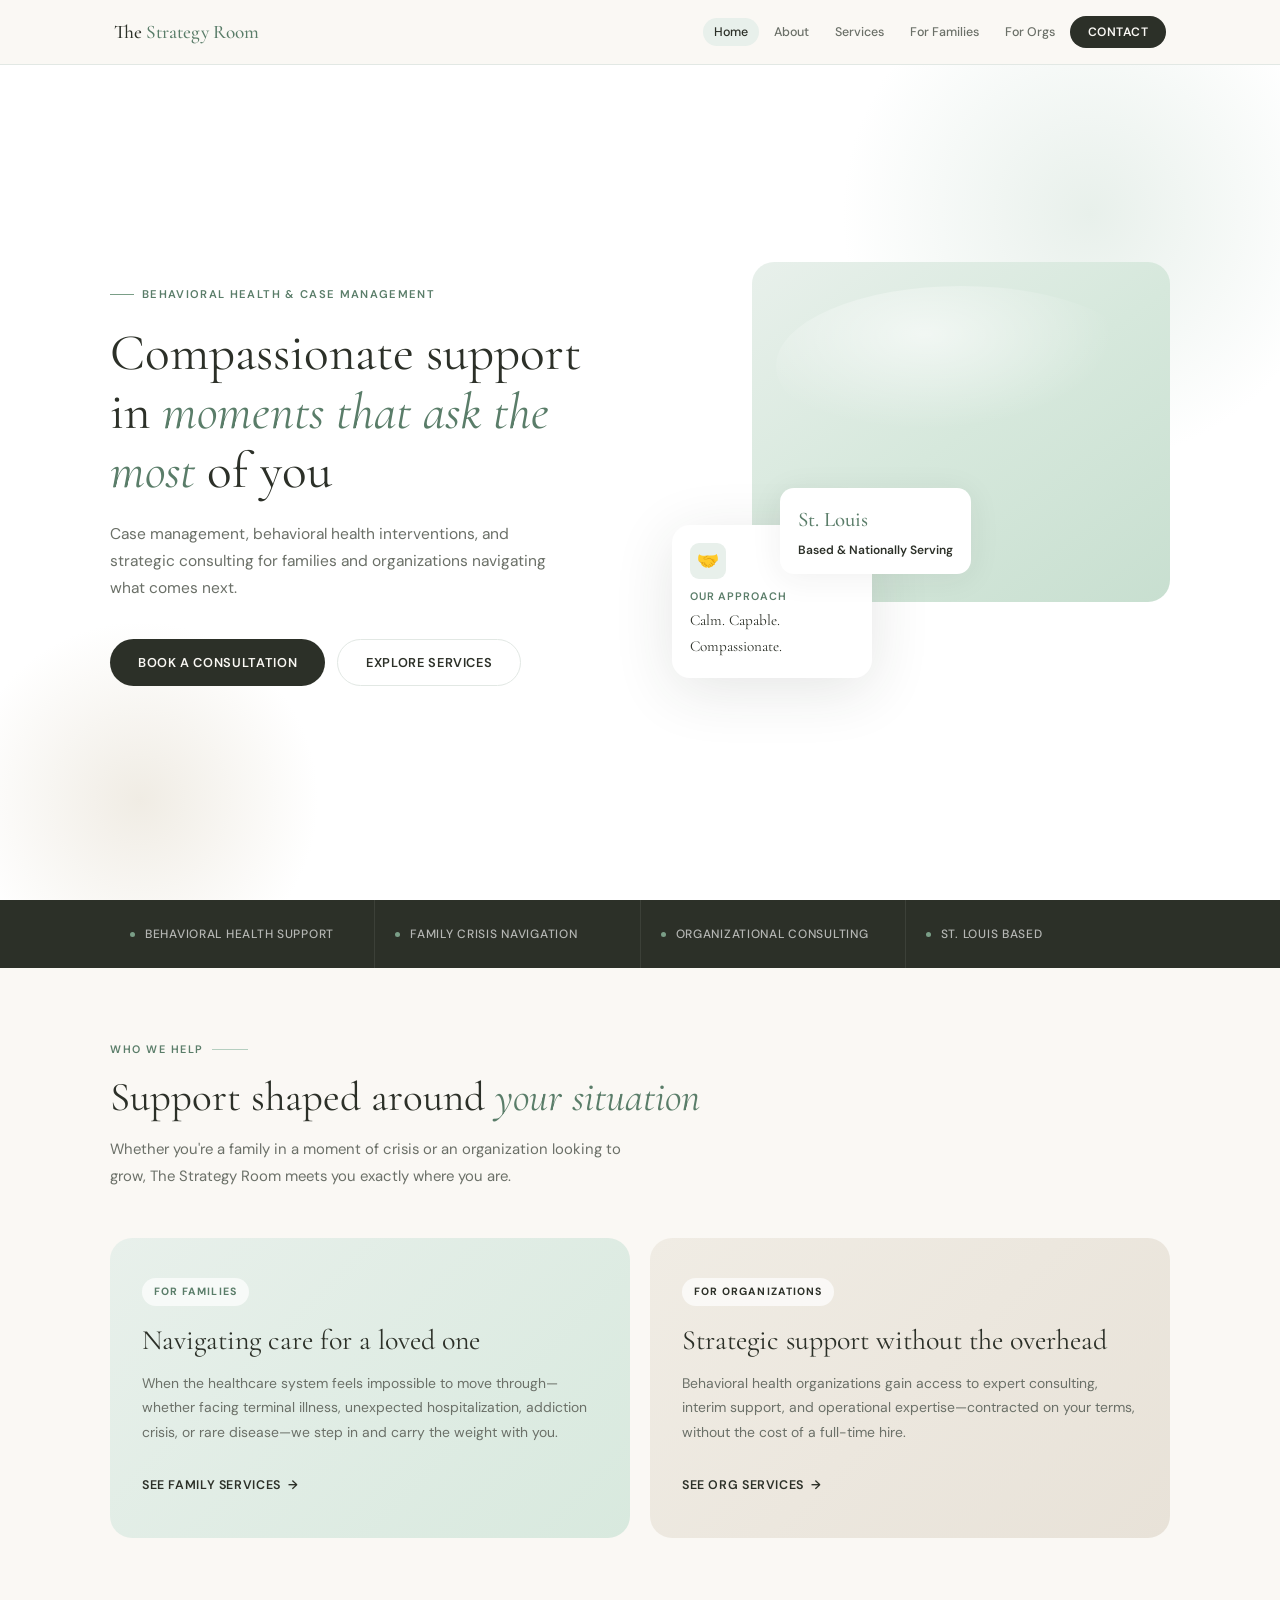
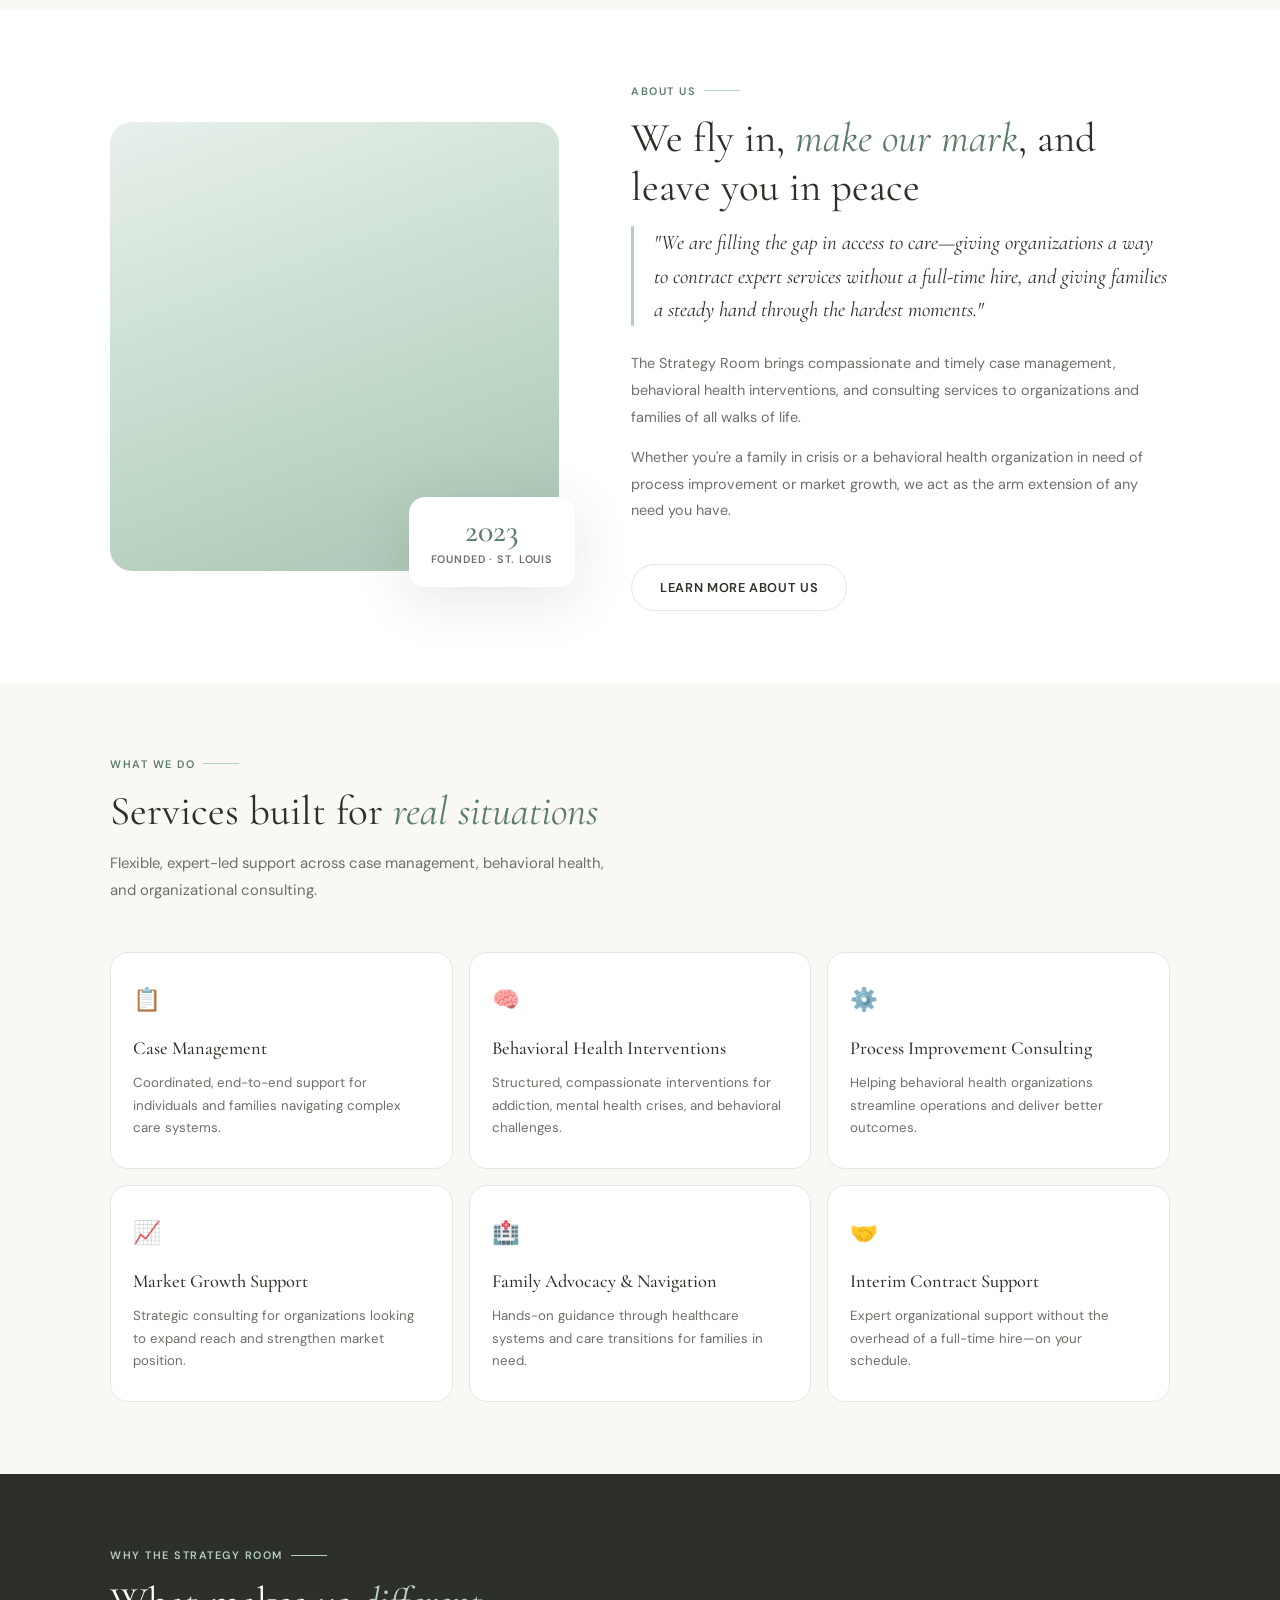
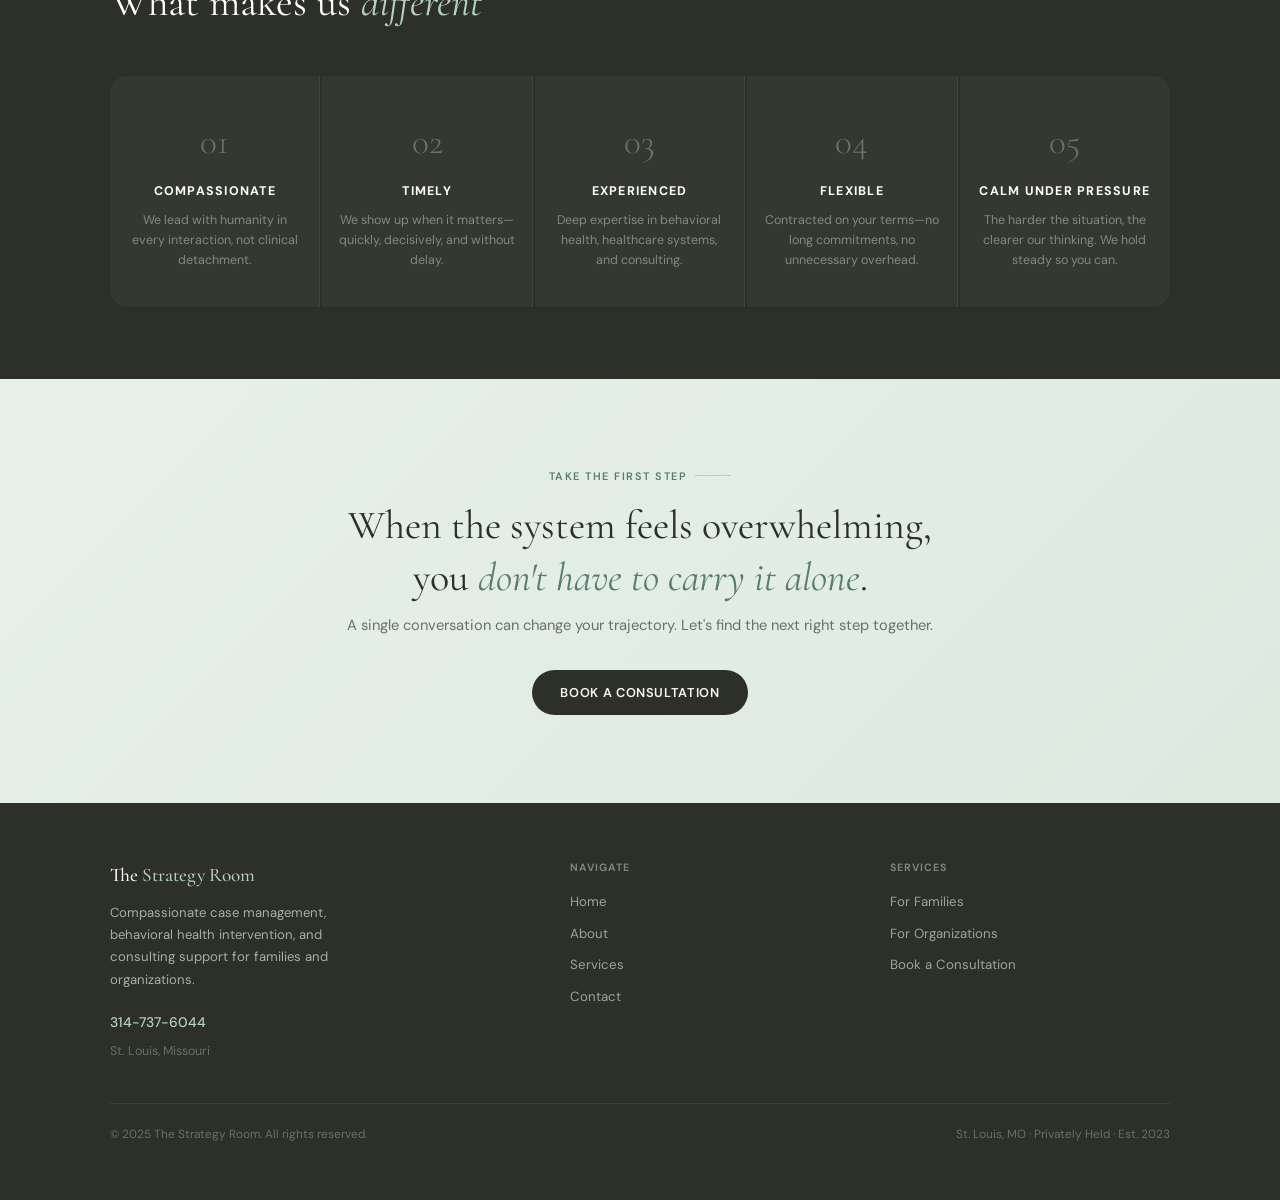
==== index.html @ d38c2b1c "Deploy The Strategy Room website to GitHub Pages Adds the complete single-file HTML website and a Gi" ====
<!DOCTYPE html>
<html lang="en">
<head>
<meta charset="UTF-8">
<meta name="viewport" content="width=device-width, initial-scale=1.0">
<title>The Strategy Room</title>
<link href="https://fonts.googleapis.com/css2?family=Cormorant+Garamond:ital,wght@0,300;0,400;0,500;0,600;1,300;1,400&family=DM+Sans:wght@300;400;500;600&display=swap" rel="stylesheet">
<style>
:root{--sage:#7a9e87;--sage-light:#b5cfc0;--sage-pale:#e8f0eb;--sage-deep:#5a7d69;--cream:#faf8f4;--white:#fff;--charcoal:#2c3028;--muted:#6b7068;--border:#e2e8e4;--fd:'Cormorant Garamond',Georgia,serif;--fb:'DM Sans',sans-serif;--r:40px;--sh:0 4px 32px rgba(44,48,40,.07);--shl:0 12px 60px rgba(44,48,40,.12)}
*,*::before,*::after{box-sizing:border-box;margin:0;padding:0}
html{scroll-behavior:smooth}
body{font-family:var(--fb);background:var(--cream);color:var(--charcoal);font-size:15px;line-height:1.7;-webkit-font-smoothing:antialiased}
nav{position:fixed;top:0;left:0;right:0;z-index:100;background:rgba(250,248,244,.96);backdrop-filter:blur(16px);border-bottom:1px solid var(--border);transition:box-shadow .3s}
nav.sc{box-shadow:0 2px 20px rgba(44,48,40,.08)}
.ni{max-width:1100px;margin:0 auto;padding:0 24px;height:64px;display:flex;align-items:center;justify-content:space-between}
.logo{font-family:var(--fd);font-size:1.2rem;font-weight:500;color:var(--charcoal);cursor:pointer}
.logo span{color:var(--sage-deep)}
.nl{display:flex;gap:4px;align-items:center;list-style:none;flex-wrap:wrap}
.nl a{font-size:.78rem;font-weight:500;color:var(--muted);text-decoration:none;padding:6px 11px;border-radius:20px;transition:all .2s;cursor:pointer;white-space:nowrap}
.nl a:hover,.nl a.act{color:var(--charcoal);background:var(--sage-pale)}
.nc{background:var(--charcoal)!important;color:var(--cream)!important;padding:8px 18px!important;border-radius:var(--r)!important;font-size:.76rem!important;font-weight:600!important;letter-spacing:.04em!important;text-transform:uppercase}
.nc:hover{background:var(--sage-deep)!important;color:#fff!important}
.pg{display:none;padding-top:64px}
.pg.on{display:block}
section{padding:72px 24px}
.w{max-width:1060px;margin:0 auto}
.wn{max-width:720px;margin:0 auto}

/* HERO */
.hero{min-height:calc(100vh - 64px);background:var(--white);display:flex;align-items:center;padding:60px 24px;position:relative;overflow:hidden}
.hero::before{content:'';position:absolute;top:-100px;right:-60px;width:500px;height:500px;background:radial-gradient(circle,var(--sage-pale) 0%,transparent 70%);pointer-events:none}
.hero::after{content:'';position:absolute;bottom:-80px;left:-40px;width:360px;height:360px;background:radial-gradient(circle,#f0ece4 0%,transparent 70%);pointer-events:none}
.hi{max-width:1060px;margin:0 auto;display:grid;grid-template-columns:1fr 1fr;gap:64px;align-items:center;position:relative;z-index:1}
.ey{display:inline-flex;align-items:center;gap:8px;font-size:.7rem;font-weight:600;letter-spacing:.12em;text-transform:uppercase;color:var(--sage-deep);margin-bottom:20px}
.ey::before{content:'';display:block;width:24px;height:1px;background:var(--sage)}
.hero h1{font-family:var(--fd);font-size:clamp(2.2rem,4vw,3.4rem);font-weight:400;line-height:1.15;color:var(--charcoal);margin-bottom:20px}
.hero h1 em{font-style:italic;color:var(--sage-deep)}
.hs{font-size:.97rem;color:var(--muted);line-height:1.75;margin-bottom:36px;max-width:440px}
.hb{display:flex;gap:12px;flex-wrap:wrap}
.bp{background:var(--charcoal);color:var(--cream);font-family:var(--fb);font-size:.8rem;font-weight:600;letter-spacing:.05em;text-transform:uppercase;padding:14px 28px;border-radius:var(--r);border:none;cursor:pointer;transition:all .25s}
.bp:hover{background:var(--sage-deep);transform:translateY(-2px);box-shadow:0 8px 24px rgba(90,125,105,.3)}
.bs{background:transparent;color:var(--charcoal);font-family:var(--fb);font-size:.8rem;font-weight:600;letter-spacing:.05em;text-transform:uppercase;padding:14px 28px;border-radius:var(--r);border:1.5px solid var(--border);cursor:pointer;transition:all .25s}
.bs:hover{border-color:var(--sage);color:var(--sage-deep);background:var(--sage-pale);transform:translateY(-2px)}
.hv{position:relative;height:440px}
.hcm{position:absolute;top:0;right:0;width:84%;height:340px;border-radius:22px;background:linear-gradient(145deg,var(--sage-pale) 0%,#d6e8dc 50%,#c8dfd0 100%);display:flex;align-items:flex-end;padding:28px;overflow:hidden}
.hcm::before{content:'';position:absolute;top:24px;left:24px;right:24px;height:160px;background:radial-gradient(ellipse at 40% 30%,rgba(255,255,255,.6) 0%,transparent 60%);border-radius:50%}
.hb2{background:#fff;border-radius:14px;padding:14px 18px;font-size:.75rem;font-weight:600;color:var(--charcoal);box-shadow:var(--sh);position:relative;z-index:1}
.hb2 span{display:block;font-size:1.3rem;font-family:var(--fd);font-weight:500;color:var(--sage-deep);margin-bottom:2px}
.hcf{position:absolute;bottom:24px;left:0;width:200px;background:#fff;border-radius:18px;padding:18px;box-shadow:var(--shl)}
.fi{width:36px;height:36px;background:var(--sage-pale);border-radius:9px;display:flex;align-items:center;justify-content:center;font-size:1.1rem;margin-bottom:8px}
.fl{font-size:.68rem;font-weight:600;letter-spacing:.08em;text-transform:uppercase;color:var(--sage-deep);margin-bottom:3px}
.fv{font-family:var(--fd);font-size:.95rem;color:var(--charcoal)}

/* TRUST */
.ts{background:var(--charcoal);padding:0 24px}
.ti{max-width:1060px;margin:0 auto;display:flex}
.t-i{flex:1;padding:24px 20px;display:flex;align-items:center;gap:10px;color:rgba(255,255,255,.65);font-size:.75rem;font-weight:500;letter-spacing:.06em;text-transform:uppercase;border-right:1px solid rgba(255,255,255,.08);transition:color .2s}
.t-i:last-child{border-right:none}
.t-i:hover{color:#fff}
.td{width:5px;height:5px;background:var(--sage);border-radius:50%;flex-shrink:0}

/* SHARED */
.sl{font-size:.68rem;font-weight:600;letter-spacing:.14em;text-transform:uppercase;color:var(--sage-deep);margin-bottom:14px;display:flex;align-items:center;gap:8px}
.sl::after{content:'';flex:1;max-width:36px;height:1px;background:var(--sage-light)}
.st{font-family:var(--fd);font-size:clamp(1.7rem,3.2vw,2.6rem);font-weight:400;line-height:1.2;color:var(--charcoal);margin-bottom:14px}
.st em{font-style:italic;color:var(--sage-deep)}
.ss{font-size:.93rem;color:var(--muted);line-height:1.8;max-width:520px;margin-bottom:48px}

/* WHO */
.wg{display:grid;grid-template-columns:1fr 1fr;gap:20px}
.wc{border-radius:22px;padding:40px 32px;cursor:pointer;transition:transform .3s,box-shadow .3s}
.wc:hover{transform:translateY(-5px);box-shadow:var(--shl)}
.wc.fam{background:linear-gradient(135deg,var(--sage-pale) 0%,#d8e9de 100%)}
.wc.org{background:linear-gradient(135deg,#f0ece4 0%,#e8e2d8 100%)}
.wt{font-size:.66rem;font-weight:700;letter-spacing:.1em;text-transform:uppercase;color:var(--sage-deep);margin-bottom:18px;background:rgba(255,255,255,.7);display:inline-block;padding:5px 12px;border-radius:18px}
.wc.org .wt{color:var(--charcoal)}
.wc h3{font-family:var(--fd);font-size:1.75rem;font-weight:400;color:var(--charcoal);margin-bottom:14px;line-height:1.2}
.wc p{font-size:.87rem;color:var(--muted);line-height:1.75;margin-bottom:28px}
.wl{display:inline-flex;align-items:center;gap:7px;font-size:.78rem;font-weight:600;letter-spacing:.05em;text-transform:uppercase;color:var(--charcoal);cursor:pointer;transition:gap .2s}
.wl:hover{gap:12px;color:var(--sage-deep)}

/* ABOUT */
.ap{background:var(--white)}
.api{max-width:1060px;margin:0 auto;display:grid;grid-template-columns:1fr 1.2fr;gap:72px;align-items:center}
.aib{width:100%;padding-bottom:100%;border-radius:22px;background:linear-gradient(160deg,var(--sage-pale) 0%,#c0d8c8 60%,#a8c4b4 100%);position:relative}
.ast{position:absolute;bottom:-16px;right:-16px;background:#fff;border-radius:16px;padding:18px 22px;box-shadow:var(--shl);text-align:center}
.asn{font-family:var(--fd);font-size:2rem;font-weight:500;color:var(--sage-deep);line-height:1;margin-bottom:3px}
.asl{font-size:.68rem;font-weight:600;letter-spacing:.08em;text-transform:uppercase;color:var(--muted)}
.ac blockquote{font-family:var(--fd);font-size:1.3rem;font-style:italic;line-height:1.6;color:var(--charcoal);margin-bottom:24px;padding-left:20px;border-left:3px solid var(--sage-light)}
.ac p{font-size:.9rem;color:var(--muted);line-height:1.85;margin-bottom:14px}

/* SERVICES */
.sg{display:grid;grid-template-columns:repeat(3,1fr);gap:16px;margin-top:48px}
.sc2{background:var(--white);border-radius:18px;padding:28px 22px;border:1px solid var(--border);transition:all .3s;position:relative;overflow:hidden}
.sc2::before{content:'';position:absolute;bottom:0;left:0;right:0;height:3px;background:linear-gradient(90deg,var(--sage-light),var(--sage-deep));transform:scaleX(0);transition:transform .3s}
.sc2:hover::before{transform:scaleX(1)}
.sc2:hover{box-shadow:var(--sh);transform:translateY(-3px)}
.sc2 .si{font-size:1.4rem;margin-bottom:14px;display:block}
.sc2 h4{font-family:var(--fd);font-size:1.15rem;font-weight:500;color:var(--charcoal);margin-bottom:8px}
.sc2 p{font-size:.83rem;color:var(--muted);line-height:1.7}

/* WHY */
.wy{background:var(--charcoal)}
.wy .sl{color:var(--sage-light)}
.wy .st{color:#fff}
.wy .st em{color:var(--sage-light)}
.wyg{display:grid;grid-template-columns:repeat(5,1fr);gap:2px;margin-top:48px;border-radius:18px;overflow:hidden}
.wyi{background:rgba(255,255,255,.04);padding:36px 16px;text-align:center;transition:background .3s;border-right:1px solid rgba(255,255,255,.06)}
.wyi:last-child{border-right:none}
.wyi:hover{background:rgba(122,158,135,.15)}
.wyn{font-family:var(--fd);font-size:2.2rem;font-weight:300;color:var(--sage-light);opacity:.4;display:block;margin-bottom:10px}
.wylb{font-size:.78rem;font-weight:700;letter-spacing:.1em;text-transform:uppercase;color:#fff;margin-bottom:8px}
.wyd{font-size:.78rem;color:rgba(255,255,255,.4);line-height:1.6}

/* CTA BAND */
.cb{background:linear-gradient(135deg,var(--sage-pale) 0%,#dceae0 100%);text-align:center;padding:88px 24px}
.cb h2{font-family:var(--fd);font-size:clamp(1.6rem,3.2vw,2.5rem);font-weight:400;color:var(--charcoal);max-width:600px;margin:0 auto 10px;line-height:1.3}
.cb h2 em{font-style:italic;color:var(--sage-deep)}
.cb p{color:var(--muted);font-size:.92rem;margin-bottom:32px}

/* PAGE HERO */
.ph{background:var(--white);padding:72px 24px;text-align:center;border-bottom:1px solid var(--border)}
.ph h1{font-family:var(--fd);font-size:clamp(1.9rem,4vw,3rem);font-weight:400;color:var(--charcoal);margin-bottom:14px;line-height:1.2}
.ph h1 em{font-style:italic;color:var(--sage-deep)}
.ph p{font-size:.93rem;color:var(--muted);max-width:500px;margin:0 auto;line-height:1.8}

/* PROSE */
.pr{max-width:720px;margin:0 auto}
.pr h2{font-family:var(--fd);font-size:1.75rem;font-weight:400;color:var(--charcoal);margin-bottom:14px;margin-top:44px}
.pr h2 em{font-style:italic;color:var(--sage-deep)}
.pr p{font-size:.93rem;color:var(--muted);line-height:1.9;margin-bottom:18px}
.pr blockquote{margin:32px 0;padding:24px 28px;background:var(--sage-pale);border-radius:14px;border-left:4px solid var(--sage);font-family:var(--fd);font-size:1.18rem;font-style:italic;color:var(--charcoal);line-height:1.6}
.db{background:var(--white);border-radius:18px;padding:40px;display:grid;grid-template-columns:1fr 1fr;gap:20px 40px;margin-top:40px;border:1px solid var(--border)}
.dll{font-size:.66rem;font-weight:700;letter-spacing:.12em;text-transform:uppercase;color:var(--sage-deep);margin-bottom:5px}
.dlv{font-size:.95rem;color:var(--charcoal);font-weight:500}

/* SVC PAGE */
.sch{display:flex;align-items:center;gap:16px;margin-bottom:36px;padding-bottom:20px;border-bottom:1px solid var(--border)}
.cb2{background:var(--charcoal);color:#fff;font-size:.66rem;font-weight:700;letter-spacing:.1em;text-transform:uppercase;padding:7px 16px;border-radius:18px}
.cb2.alt{background:var(--sage-deep)}
.ct{font-family:var(--fd);font-size:1.65rem;font-weight:400;color:var(--charcoal)}
.sl2{display:grid;grid-template-columns:1fr 1fr;gap:16px}
.sdc{background:var(--white);border-radius:18px;padding:28px;border:1px solid var(--border);transition:all .3s}
.sdc:hover{border-color:var(--sage-light);box-shadow:var(--sh);transform:translateY(-2px)}
.st2{font-size:.64rem;font-weight:700;letter-spacing:.1em;text-transform:uppercase;color:var(--sage-deep);background:var(--sage-pale);padding:4px 11px;border-radius:18px;display:inline-block;margin-bottom:14px}
.sdc h4{font-family:var(--fd);font-size:1.2rem;font-weight:500;color:var(--charcoal);margin-bottom:9px}
.sdc p{font-size:.83rem;color:var(--muted);line-height:1.7;margin-bottom:10px}
.so{font-size:.76rem;color:var(--sage-deep);font-weight:500;display:flex;align-items:flex-start;gap:6px}
.so::before{content:'→';flex-shrink:0}

/* CONTACT */
.cl{max-width:1060px;margin:0 auto;display:grid;grid-template-columns:1fr 1.4fr;gap:72px;align-items:start}
.ci h2{font-family:var(--fd);font-size:1.75rem;font-weight:400;color:var(--charcoal);margin-bottom:14px}
.ci h2 em{font-style:italic;color:var(--sage-deep)}
.ci p{font-size:.9rem;color:var(--muted);line-height:1.8;margin-bottom:32px}
.cp,.cloc{background:var(--white);border-radius:14px;padding:20px 24px;border:1px solid var(--border);margin-bottom:14px;display:flex;align-items:center;gap:14px}
.pi{width:40px;height:40px;background:var(--sage-pale);border-radius:11px;display:flex;align-items:center;justify-content:center;font-size:1.1rem;flex-shrink:0}
.pl{font-size:.66rem;font-weight:700;letter-spacing:.1em;text-transform:uppercase;color:var(--muted);margin-bottom:3px}
.pn{font-family:var(--fd);font-size:1.3rem;font-weight:500;color:var(--charcoal);text-decoration:none}
.pn:hover{color:var(--sage-deep)}
.cfw{background:var(--white);border-radius:22px;padding:40px;border:1px solid var(--border)}
.ft{font-family:var(--fd);font-size:1.4rem;font-weight:400;color:var(--charcoal);margin-bottom:5px}
.fsb{font-size:.83rem;color:var(--muted);margin-bottom:28px;line-height:1.7}
.fr{display:grid;grid-template-columns:1fr 1fr;gap:14px}
.fg{margin-bottom:15px}
.fg label{display:block;font-size:.7rem;font-weight:600;letter-spacing:.06em;text-transform:uppercase;color:var(--charcoal);margin-bottom:7px}
.fg input,.fg select,.fg textarea{width:100%;padding:12px 16px;border:1.5px solid var(--border);border-radius:11px;font-family:var(--fb);font-size:.87rem;color:var(--charcoal);background:var(--cream);outline:none;transition:border-color .2s}
.fg input:focus,.fg select:focus,.fg textarea:focus{border-color:var(--sage);background:#fff}
.fg textarea{resize:vertical;min-height:110px}
.fsub{width:100%;background:var(--charcoal);color:#fff;font-family:var(--fb);font-size:.8rem;font-weight:700;letter-spacing:.08em;text-transform:uppercase;padding:16px;border:none;border-radius:var(--r);cursor:pointer;transition:all .25s;margin-top:6px}
.fsub:hover{background:var(--sage-deep);transform:translateY(-2px);box-shadow:0 8px 24px rgba(90,125,105,.3)}

/* FOOTER */
footer{background:var(--charcoal);padding:56px 24px;color:rgba(255,255,255,.6)}
.fo{max-width:1060px;margin:0 auto;display:grid;grid-template-columns:1.5fr 1fr 1fr;gap:40px}
.fb{font-family:var(--fd);font-size:1.2rem;font-weight:500;color:#fff;margin-bottom:10px}
.fb span{color:var(--sage-light)}
.ftag{font-size:.82rem;line-height:1.7;margin-bottom:20px;max-width:260px}
.fca a{display:block;color:var(--sage-light);text-decoration:none;font-weight:500;margin-bottom:3px;font-size:.87rem}
.fc h5{font-size:.66rem;font-weight:700;letter-spacing:.1em;text-transform:uppercase;color:rgba(255,255,255,.4);margin-bottom:14px}
.fc a{display:block;color:rgba(255,255,255,.55);text-decoration:none;font-size:.83rem;margin-bottom:9px;cursor:pointer;transition:color .2s}
.fc a:hover{color:#fff}
.fbot{max-width:1060px;margin:40px auto 0;padding-top:20px;border-top:1px solid rgba(255,255,255,.08);display:flex;justify-content:space-between;font-size:.74rem;color:rgba(255,255,255,.3)}

/* ANIMS */
.fu{opacity:0;transform:translateY(22px);transition:opacity .6s ease,transform .6s ease}
.fu.v{opacity:1;transform:none}
.d1{transition-delay:.1s}.d2{transition-delay:.2s}.d3{transition-delay:.3s}.d4{transition-delay:.4s}

@media(max-width:860px){
  .hi,.api,.cl{grid-template-columns:1fr;gap:36px}
  .wg,.sl2{grid-template-columns:1fr}
  .sg{grid-template-columns:1fr 1fr}
  .wyg{grid-template-columns:1fr 1fr}
  .fo{grid-template-columns:1fr}
  .ti{flex-direction:column}
  .t-i{border-right:none;border-bottom:1px solid rgba(255,255,255,.08)}
  .hv{height:220px}
  .hcm{width:100%;height:190px}
  .fr{grid-template-columns:1fr}
  .db{grid-template-columns:1fr}
  .fbot{flex-direction:column;gap:6px}
  .nl{gap:2px}
  .nl a{font-size:.72rem;padding:5px 8px}
}
@media(max-width:560px){.sg{grid-template-columns:1fr}.wyg{grid-template-columns:1fr}}
</style>
</head>
<body>

<nav id="nav">
  <div class="ni">
    <div class="logo" onclick="sp('home')">The <span>Strategy Room</span></div>
    <ul class="nl">
      <li><a onclick="sp('home')" data-p="home" class="act">Home</a></li>
      <li><a onclick="sp('about')" data-p="about">About</a></li>
      <li><a onclick="sp('svcs')" data-p="svcs">Services</a></li>
      <li><a onclick="sp('fam')" data-p="fam">For Families</a></li>
      <li><a onclick="sp('org')" data-p="org">For Orgs</a></li>
      <li><a onclick="sp('contact')" data-p="contact" class="nc">Contact</a></li>
    </ul>
  </div>
</nav>

<!-- HOME -->
<div class="pg on" id="p-home">
  <section class="hero">
    <div class="hi">
      <div>
        <div class="ey">Behavioral Health &amp; Case Management</div>
        <h1>Compassionate support in <em>moments that ask the most</em> of you</h1>
        <p class="hs">Case management, behavioral health interventions, and strategic consulting for families and organizations navigating what comes next.</p>
        <div class="hb">
          <button class="bp" onclick="sp('contact')">Book a Consultation</button>
          <button class="bs" onclick="sp('svcs')">Explore Services</button>
        </div>
      </div>
      <div class="hv">
        <div class="hcm">
          <div class="hb2"><span>St. Louis</span>Based &amp; Nationally Serving</div>
        </div>
        <div class="hcf">
          <div class="fi">🤝</div>
          <div class="fl">Our approach</div>
          <div class="fv">Calm. Capable. Compassionate.</div>
        </div>
      </div>
    </div>
  </section>

  <div class="ts">
    <div class="ti">
      <div class="t-i"><span class="td"></span>Behavioral Health Support</div>
      <div class="t-i"><span class="td"></span>Family Crisis Navigation</div>
      <div class="t-i"><span class="td"></span>Organizational Consulting</div>
      <div class="t-i"><span class="td"></span>St. Louis Based</div>
    </div>
  </div>

  <section style="background:var(--cream)">
    <div class="w">
      <div class="sl">Who we help</div>
      <h2 class="st">Support shaped around <em>your situation</em></h2>
      <p class="ss">Whether you're a family in a moment of crisis or an organization looking to grow, The Strategy Room meets you exactly where you are.</p>
      <div class="wg">
        <div class="wc fam fu" onclick="sp('fam')">
          <div class="wt">For Families</div>
          <h3>Navigating care for a loved one</h3>
          <p>When the healthcare system feels impossible to move through—whether facing terminal illness, unexpected hospitalization, addiction crisis, or rare disease—we step in and carry the weight with you.</p>
          <div class="wl">See family services <span>→</span></div>
        </div>
        <div class="wc org fu d2" onclick="sp('org')">
          <div class="wt">For Organizations</div>
          <h3>Strategic support without the overhead</h3>
          <p>Behavioral health organizations gain access to expert consulting, interim support, and operational expertise—contracted on your terms, without the cost of a full-time hire.</p>
          <div class="wl">See org services <span>→</span></div>
        </div>
      </div>
    </div>
  </section>

  <section class="ap">
    <div class="api w">
      <div style="position:relative" class="fu">
        <div class="aib"></div>
        <div class="ast"><div class="asn">2023</div><div class="asl">Founded · St. Louis</div></div>
      </div>
      <div class="ac fu d2">
        <div class="sl">About us</div>
        <h2 class="st">We fly in, <em>make our mark</em>, and leave you in peace</h2>
        <blockquote>"We are filling the gap in access to care—giving organizations a way to contract expert services without a full-time hire, and giving families a steady hand through the hardest moments."</blockquote>
        <p>The Strategy Room brings compassionate and timely case management, behavioral health interventions, and consulting services to organizations and families of all walks of life.</p>
        <p>Whether you're a family in crisis or a behavioral health organization in need of process improvement or market growth, we act as the arm extension of any need you have.</p>
        <br>
        <button class="bs" onclick="sp('about')">Learn more about us</button>
      </div>
    </div>
  </section>

  <section style="background:var(--cream)">
    <div class="w">
      <div class="sl">What we do</div>
      <h2 class="st">Services built for <em>real situations</em></h2>
      <p class="ss">Flexible, expert-led support across case management, behavioral health, and organizational consulting.</p>
      <div class="sg">
        <div class="sc2 fu"><span class="si">📋</span><h4>Case Management</h4><p>Coordinated, end-to-end support for individuals and families navigating complex care systems.</p></div>
        <div class="sc2 fu d1"><span class="si">🧠</span><h4>Behavioral Health Interventions</h4><p>Structured, compassionate interventions for addiction, mental health crises, and behavioral challenges.</p></div>
        <div class="sc2 fu d2"><span class="si">⚙️</span><h4>Process Improvement Consulting</h4><p>Helping behavioral health organizations streamline operations and deliver better outcomes.</p></div>
        <div class="sc2 fu d3"><span class="si">📈</span><h4>Market Growth Support</h4><p>Strategic consulting for organizations looking to expand reach and strengthen market position.</p></div>
        <div class="sc2 fu d4"><span class="si">🏥</span><h4>Family Advocacy &amp; Navigation</h4><p>Hands-on guidance through healthcare systems and care transitions for families in need.</p></div>
        <div class="sc2 fu d4"><span class="si">🤝</span><h4>Interim Contract Support</h4><p>Expert organizational support without the overhead of a full-time hire—on your schedule.</p></div>
      </div>
    </div>
  </section>

  <section class="wy">
    <div class="w">
      <div class="sl">Why The Strategy Room</div>
      <h2 class="st">What makes us <em>different</em></h2>
      <div class="wyg">
        <div class="wyi"><span class="wyn">01</span><div class="wylb">Compassionate</div><div class="wyd">We lead with humanity in every interaction, not clinical detachment.</div></div>
        <div class="wyi"><span class="wyn">02</span><div class="wylb">Timely</div><div class="wyd">We show up when it matters—quickly, decisively, and without delay.</div></div>
        <div class="wyi"><span class="wyn">03</span><div class="wylb">Experienced</div><div class="wyd">Deep expertise in behavioral health, healthcare systems, and consulting.</div></div>
        <div class="wyi"><span class="wyn">04</span><div class="wylb">Flexible</div><div class="wyd">Contracted on your terms—no long commitments, no unnecessary overhead.</div></div>
        <div class="wyi"><span class="wyn">05</span><div class="wylb">Calm Under Pressure</div><div class="wyd">The harder the situation, the clearer our thinking. We hold steady so you can.</div></div>
      </div>
    </div>
  </section>

  <section class="cb">
    <div class="wn">
      <div class="sl" style="justify-content:center">Take the first step</div>
      <h2>When the system feels overwhelming, you <em>don't have to carry it alone</em>.</h2>
      <p>A single conversation can change your trajectory. Let's find the next right step together.</p>
      <button class="bp" onclick="sp('contact')">Book a Consultation</button>
    </div>
  </section>
</div>

<!-- ABOUT -->
<div class="pg" id="p-about">
  <div class="ph">
    <div class="sl" style="justify-content:center;margin-bottom:10px">Our story</div>
    <h1>Built to fill a gap. <em>Built to help.</em></h1>
    <p>Founded in 2023 with a simple conviction: that families and organizations both deserve access to expert, compassionate support—when and where they need it most.</p>
  </div>
  <section style="background:var(--cream)">
    <div class="pr w">
      <h2>Who <em>we are</em></h2>
      <p>The Strategy Room brings compassionate and timely case management, behavioral health interventions, and consulting services to organizations and families of all walks of life. We are a small, experienced, deeply committed team based in St. Louis, Missouri.</p>
      <blockquote>"Whether you're a family in a time of crisis, or a behavioral health organization in need of process improvement or market share growth, The Strategy Room acts as the arm extension of any need you may have."</blockquote>
      <h2>Why we <em>exist</em></h2>
      <p>There's a gap in how care is accessed and delivered—both for families and for the organizations trying to serve them. Families navigating terminal illness, unexpected hospital stays, addiction crises, or rare diseases are left to manage impossibly complex systems, often alone.</p>
      <p>At the same time, behavioral health organizations are stretched thin, needing expert support they can't afford to hire permanently. We built The Strategy Room to address both.</p>
      <p>We fly in, make our mark, and then leave you with a sense of peace and ease. No unnecessary entanglement. Just results.</p>
      <h2>Our <em>mission</em></h2>
      <p>To bring clarity, capability, and compassion to moments that demand the most—empowering families to navigate healthcare with confidence, and helping behavioral health organizations build stronger, more impactful practices.</p>
      <h2>Business <em>details</em></h2>
      <div class="db">
        <div><div class="dll">Phone</div><div class="dlv">314-737-6044</div></div>
        <div><div class="dll">Headquarters</div><div class="dlv">St. Louis, Missouri</div></div>
        <div><div class="dll">Industry</div><div class="dlv">Hospitals and Health Care</div></div>
        <div><div class="dll">Founded</div><div class="dlv">2023</div></div>
        <div><div class="dll">Company Type</div><div class="dlv">Privately Held</div></div>
        <div><div class="dll">Team Size</div><div class="dlv">2–10 specialists</div></div>
      </div>
    </div>
  </section>
  <section class="cb"><div class="wn"><h2>Ready to talk about <em>what you're facing</em>?</h2><p>We're here for the hard conversations—and we know how to help.</p><button class="bp" onclick="sp('contact')">Get in touch</button></div></section>
</div>

<!-- SERVICES -->
<div class="pg" id="p-svcs">
  <div class="ph">
    <div class="sl" style="justify-content:center;margin-bottom:10px">What we offer</div>
    <h1>Services for <em>families and organizations</em></h1>
    <p>Expert support, shaped around your situation—delivered with care, discretion, and calm confidence.</p>
  </div>
  <section style="background:var(--cream);padding-top:60px">
    <div class="w">
      <div class="sch"><div class="cb2">For Families</div><div class="ct">Family &amp; Individual Care</div></div>
      <div class="sl2">
        <div class="sdc fu"><div class="st2">Crisis Support</div><h4>Crisis Case Management</h4><p>We step in immediately, assess the full picture, and build a clear path forward so you can focus on your family.</p><div class="so">A coordinated care plan and a trusted advocate in your corner.</div></div>
        <div class="sdc fu d1"><div class="st2">Hospital Support</div><h4>Hospital &amp; Care Navigation</h4><p>We help you understand what's happening, ask the right questions, and ensure your loved one receives the attention they deserve.</p><div class="so">You stop feeling lost and start feeling informed.</div></div>
        <div class="sdc fu d2"><div class="st2">Addiction</div><h4>Addiction &amp; Intervention Support</h4><p>We bring professional guidance, emotional steadiness, and a clear process to one of the hardest things a family will ever do.</p><div class="so">One of the hardest conversations, approached with structure and hope.</div></div>
        <div class="sdc fu d3"><div class="st2">Complex Care</div><h4>Rare Disease &amp; Complex Care Advocacy</h4><p>We become your expert advocate—researching, connecting, and fighting for access to the right resources.</p><div class="so">A tireless advocate who moves the needle.</div></div>
        <div class="sdc fu d4"><div class="st2">Coordination</div><h4>Family Guidance &amp; Care Coordination</h4><p>We provide structure and coordination across providers—keeping the whole picture in view when everything feels fragmented.</p><div class="so">Your care team moves in sync and you always know what's next.</div></div>
      </div>
    </div>
  </section>
  <section style="background:var(--white)">
    <div class="w">
      <div class="sch"><div class="cb2 alt">For Organizations</div><div class="ct">Organizational &amp; Consulting Services</div></div>
      <div class="sl2">
        <div class="sdc fu"><div class="st2">Strategy</div><h4>Behavioral Health Consulting</h4><p>Strategic counsel for organizations looking to refine their practice, improve outcomes, and better serve their communities.</p><div class="so">Expert perspective without the cost of a full-time strategist.</div></div>
        <div class="sdc fu d1"><div class="st2">Interim Support</div><h4>Interim Support Services</h4><p>Bridge a leadership gap or cover a capacity shortage for a defined period—without disrupting your team or budget.</p><div class="so">Your organization keeps moving without missing a step.</div></div>
        <div class="sdc fu d2"><div class="st2">Operations</div><h4>Process Improvement</h4><p>We audit, diagnose, and rebuild operational workflows—delivering measurable efficiency gains and better patient experiences.</p><div class="so">Your team works smarter, with less friction and more impact.</div></div>
        <div class="sdc fu d3"><div class="st2">Growth</div><h4>Growth &amp; Operational Strategy</h4><p>We bring strategic rigor to help you grow intentionally and sustainably—entering new markets or improving margins.</p><div class="so">You grow with clarity, not chaos.</div></div>
        <div class="sdc fu d4"><div class="st2">Flexible Contracts</div><h4>Specialized Contract Support</h4><p>Access senior expertise on a contract basis—without the commitment or overhead of a full-time hire.</p><div class="so">Exactly the right support, for exactly as long as you need it.</div></div>
      </div>
    </div>
  </section>
  <section class="cb"><div class="wn"><h2>Not sure where to <em>start</em>?</h2><p>That's exactly what we're here for. Tell us what's happening and we'll help you find the next right step.</p><button class="bp" onclick="sp('contact')">Start a conversation</button></div></section>
</div>

<!-- FOR FAMILIES -->
<div class="pg" id="p-fam">
  <div class="ph">
    <div class="sl" style="justify-content:center;margin-bottom:10px">For Families</div>
    <h1>You shouldn't have to navigate this <em>alone</em>.</h1>
    <p>From unexpected hospital stays to long-term care crises, we provide the guidance, advocacy, and steady hand your family needs.</p>
  </div>
  <section style="background:var(--cream);padding-top:60px">
    <div class="w">
      <div class="sl2">
        <div class="sdc fu"><div class="st2">Crisis Support</div><h4>Crisis Case Management</h4><p>Immediate, structured support when a family member faces an unexpected health or behavioral crisis. We take the coordination burden off your plate and build a clear, humane plan of action.</p><div class="so">A trusted guide from moment of crisis to a stable next step.</div></div>
        <div class="sdc fu d1"><div class="st2">Hospital Support</div><h4>Hospital &amp; Care Navigation</h4><p>We help families understand diagnoses, communicate with care teams, manage transitions, and protect their loved one's interests inside an often-impersonal system.</p><div class="so">Clarity and confidence during one of the most stressful experiences a family can face.</div></div>
        <div class="sdc fu d2"><div class="st2">Addiction</div><h4>Addiction &amp; Intervention Support</h4><p>Guided, professional support for families preparing an intervention or seeking to connect a loved one with treatment. We hold the process steady so you can hold your family together.</p><div class="so">A structured, compassionate path through one of life's hardest conversations.</div></div>
        <div class="sdc fu d3"><div class="st2">Complex Care</div><h4>Rare Disease &amp; Complex Care Advocacy</h4><p>When a diagnosis is rare, the roadmap is thin. We research, connect, and advocate to help your family access the specialists, resources, and support you deserve.</p><div class="so">Someone in your corner who doesn't stop until you have answers.</div></div>
        <div class="sdc fu d4"><div class="st2">Coordination</div><h4>Family Guidance &amp; Care Coordination</h4><p>For long-term or complex care situations, we serve as the connective tissue—coordinating across providers, schedules, and plans so your family can focus on being present.</p><div class="so">Peace of mind that someone is managing the whole picture.</div></div>
      </div>
    </div>
  </section>
  <section class="cb"><div class="wn"><h2>When the system feels overwhelming, you <em>don't have to carry it alone</em>.</h2><p>A conversation costs nothing. Let us help you find the next right step.</p><button class="bp" onclick="sp('contact')">Reach out today</button></div></section>
</div>

<!-- FOR ORGS -->
<div class="pg" id="p-org">
  <div class="ph">
    <div class="sl" style="justify-content:center;margin-bottom:10px">For Organizations</div>
    <h1>Expert support, <em>without the overhead</em>.</h1>
    <p>Behavioral health organizations gain access to senior-level consulting, interim support, and strategic expertise—contracted on your terms.</p>
  </div>
  <section style="background:var(--cream);padding-top:60px">
    <div class="w">
      <div class="sl2">
        <div class="sdc fu"><div class="st2">Strategy</div><h4>Behavioral Health Consulting</h4><p>Deep, practical consulting for organizations navigating change, growth, or challenge in the behavioral health space. Strategic clarity rooted in real-world experience.</p><div class="so">Measurable improvement in direction, operations, and outcomes.</div></div>
        <div class="sdc fu d1"><div class="st2">Interim Support</div><h4>Interim Support Services</h4><p>When you need experienced hands without a full-time commitment, we step in—filling critical roles, covering capacity gaps, and ensuring continuity during transitions.</p><div class="so">No disruption to momentum. No compromise on quality.</div></div>
        <div class="sdc fu d2"><div class="st2">Operations</div><h4>Process Improvement</h4><p>We examine your workflows, identify friction points, and redesign processes that hold your team back—making operations smoother, faster, and more patient-centered.</p><div class="so">Leaner operations, better experiences, and a team that feels the difference.</div></div>
        <div class="sdc fu d3"><div class="st2">Growth</div><h4>Growth &amp; Operational Strategy</h4><p>From market expansion to revenue diversification, we build strategic frameworks grounded in data and behavioral health realities—not generic business theory.</p><div class="so">Sustainable growth built on clear strategy, not guesswork.</div></div>
        <div class="sdc fu d4"><div class="st2">Flexible Contracts</div><h4>Specialized Contract Support</h4><p>Access the exact expertise you need, scoped precisely to your situation. We integrate with your team, produce real results, and transition out cleanly when the work is done.</p><div class="so">Exactly the right support, for exactly as long as you need it.</div></div>
      </div>
    </div>
  </section>
  <section class="cb"><div class="wn"><h2>Let's talk about what your <em>organization needs</em>.</h2><p>No long pitch. Just a focused conversation about where you are and where you want to be.</p><button class="bp" onclick="sp('contact')">Start the conversation</button></div></section>
</div>

<!-- CONTACT -->
<div class="pg" id="p-contact">
  <div class="ph">
    <div class="sl" style="justify-content:center;margin-bottom:10px">Get in touch</div>
    <h1>Tell us what's <em>happening</em>.</h1>
    <p>We'll help you find the next right step. No pressure, no jargon—just a real conversation.</p>
  </div>
  <section style="background:var(--cream);padding:72px 24px">
    <div class="cl">
      <div class="ci">
        <h2>We're here when <em>you're ready</em>.</h2>
        <p>Whether you're in the middle of a crisis, planning ahead, or simply not sure where to begin—reach out. The right conversation at the right time can change everything.</p>
        <div class="cp"><div class="pi">📞</div><div><div class="pl">Call or text us</div><a href="tel:3147376044" class="pn">314-737-6044</a></div></div>
        <div class="cloc"><div class="pi">📍</div><div><div class="pl">Headquarters</div><div style="font-family:var(--fd);font-size:1.15rem;color:var(--charcoal);font-weight:500">St. Louis, Missouri</div></div></div>
      </div>
      <div class="cfw fu">
        <div class="ft">Book a Consultation</div>
        <div class="fsb">"Tell us what's happening. We'll help you find the next right step."</div>
        <form id="cf" onsubmit="hs(event)">
          <div class="fr">
            <div class="fg"><label>First name</label><input type="text" placeholder="Jane" required></div>
            <div class="fg"><label>Last name</label><input type="text" placeholder="Smith" required></div>
          </div>
          <div class="fg"><label>Email address</label><input type="email" placeholder="jane@example.com" required></div>
          <div class="fg"><label>Phone number</label><input type="tel" placeholder="(314) 555-0100"></div>
          <div class="fg"><label>I am reaching out as a</label><select><option value="">Select one...</option><option>Family member or caregiver</option><option>Individual seeking support</option><option>Behavioral health organization</option><option>Other</option></select></div>
          <div class="fg"><label>Tell us what's going on</label><textarea placeholder="Share as much or as little as you'd like. We're here to listen." required></textarea></div>
          <button type="submit" class="fsub">Send Message →</button>
        </form>
        <div id="fs" style="display:none;margin-top:18px;background:var(--sage-pale);padding:22px;border-radius:12px;text-align:center"><div style="font-family:var(--fd);font-size:1.25rem;color:var(--sage-deep);margin-bottom:5px">Thank you for reaching out.</div><div style="font-size:.83rem;color:var(--muted)">We'll be in touch within one business day.</div></div>
      </div>
    </div>
  </section>
</div>

<footer>
  <div class="fo">
    <div>
      <div class="fb">The <span>Strategy Room</span></div>
      <div class="ftag">Compassionate case management, behavioral health intervention, and consulting support for families and organizations.</div>
      <div class="fca"><a href="tel:3147376044">314-737-6044</a><span style="font-size:.78rem;color:rgba(255,255,255,.3)">St. Louis, Missouri</span></div>
    </div>
    <div class="fc"><h5>Navigate</h5><a onclick="sp('home')">Home</a><a onclick="sp('about')">About</a><a onclick="sp('svcs')">Services</a><a onclick="sp('contact')">Contact</a></div>
    <div class="fc"><h5>Services</h5><a onclick="sp('fam')">For Families</a><a onclick="sp('org')">For Organizations</a><a onclick="sp('contact')">Book a Consultation</a></div>
  </div>
  <div class="fbot"><span>© 2025 The Strategy Room. All rights reserved.</span><span>St. Louis, MO · Privately Held · Est. 2023</span></div>
</footer>

<script>
const pm={home:'p-home',about:'p-about',svcs:'p-svcs',fam:'p-fam',org:'p-org',contact:'p-contact'};
function sp(k){
  document.querySelectorAll('.pg').forEach(p=>p.classList.remove('on'));
  const el=document.getElementById(pm[k]);
  if(el)el.classList.add('on');
  document.querySelectorAll('.nl a[data-p]').forEach(a=>a.classList.toggle('act',a.dataset.p===k));
  window.scrollTo({top:0,behavior:'smooth'});
  setTimeout(tf,120);
}
function tf(){
  document.querySelectorAll('.fu:not(.v)').forEach(el=>{
    const r=el.getBoundingClientRect();
    if(r.top<window.innerHeight-50)el.classList.add('v');
  });
}
window.addEventListener('scroll',()=>{
  document.getElementById('nav').classList.toggle('sc',window.scrollY>20);
  tf();
});
function hs(e){e.preventDefault();document.getElementById('cf').style.display='none';document.getElementById('fs').style.display='block';}
if('IntersectionObserver' in window){
  const o=new IntersectionObserver(en=>en.forEach(e=>{if(e.isIntersecting)e.target.classList.add('v');}),{threshold:.08});
  document.querySelectorAll('.fu').forEach(el=>o.observe(el));
}
setTimeout(tf,200);
</script>
</body>
</html>
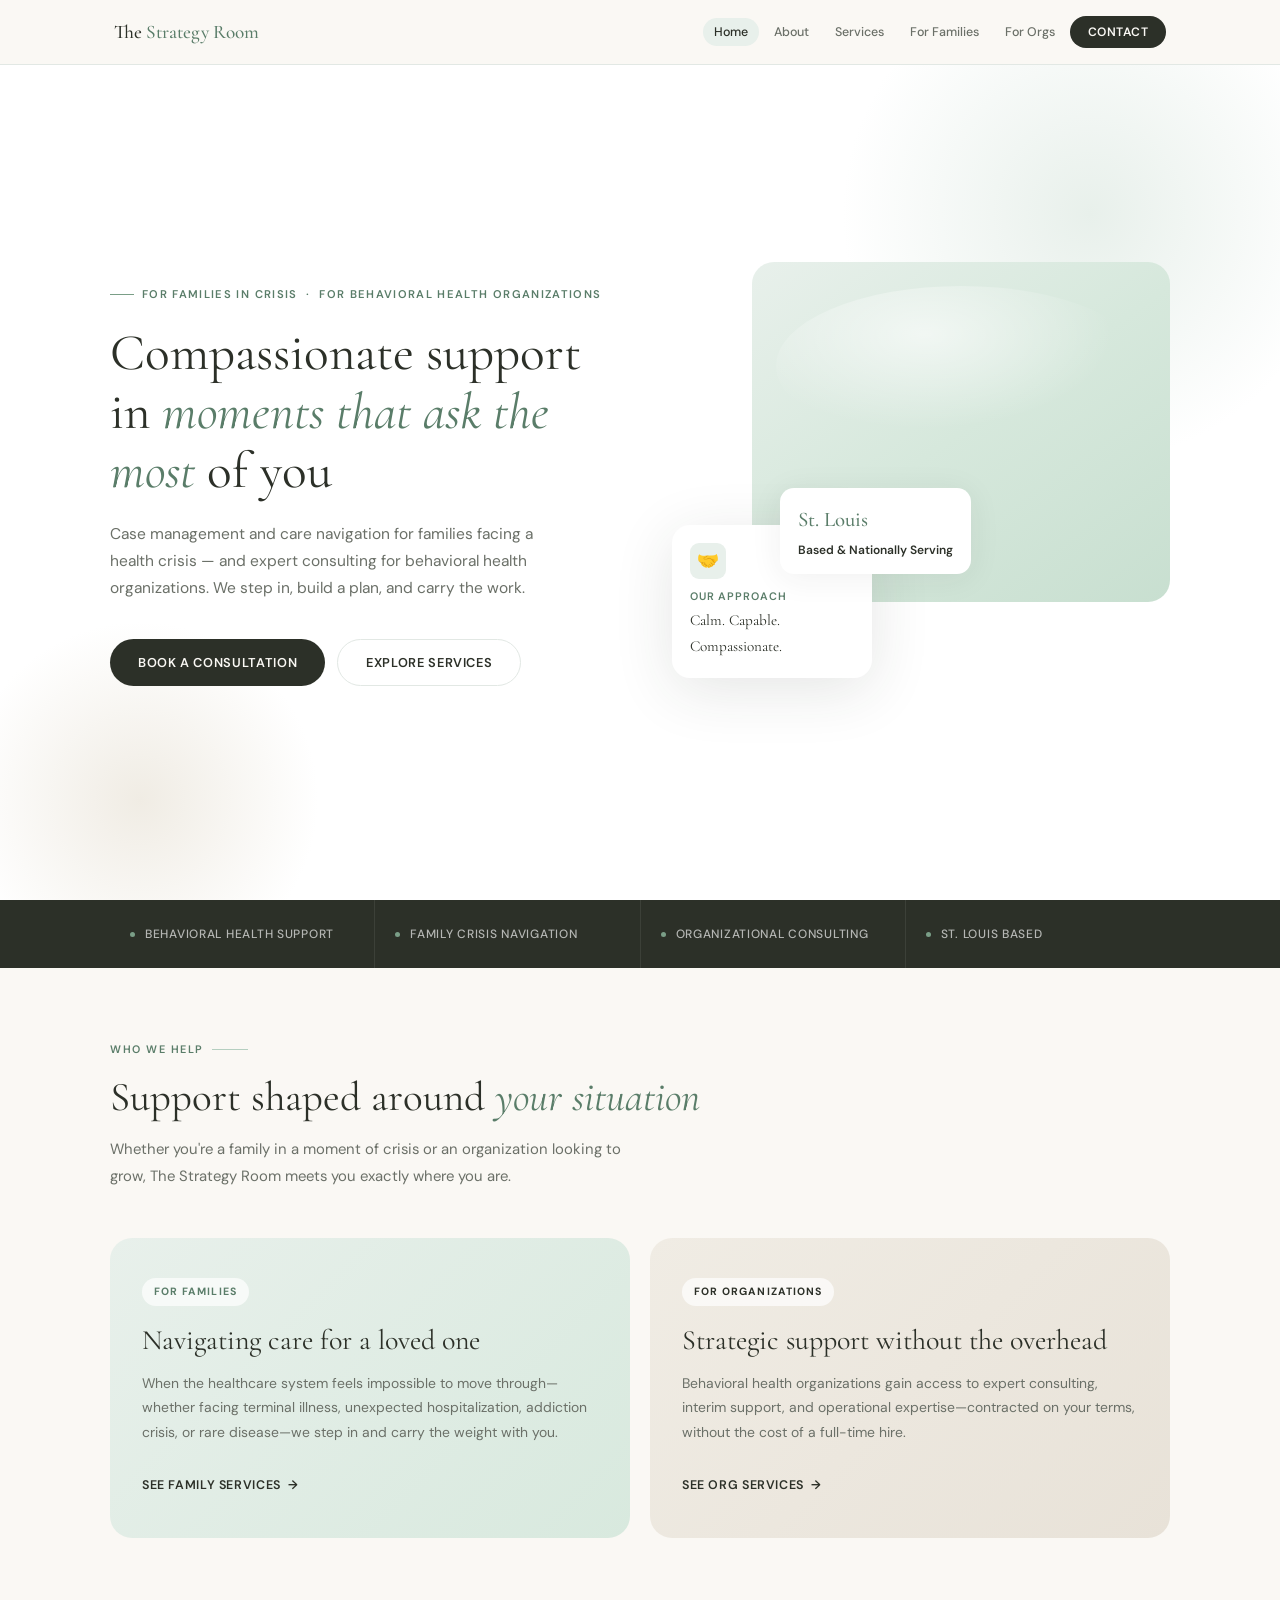
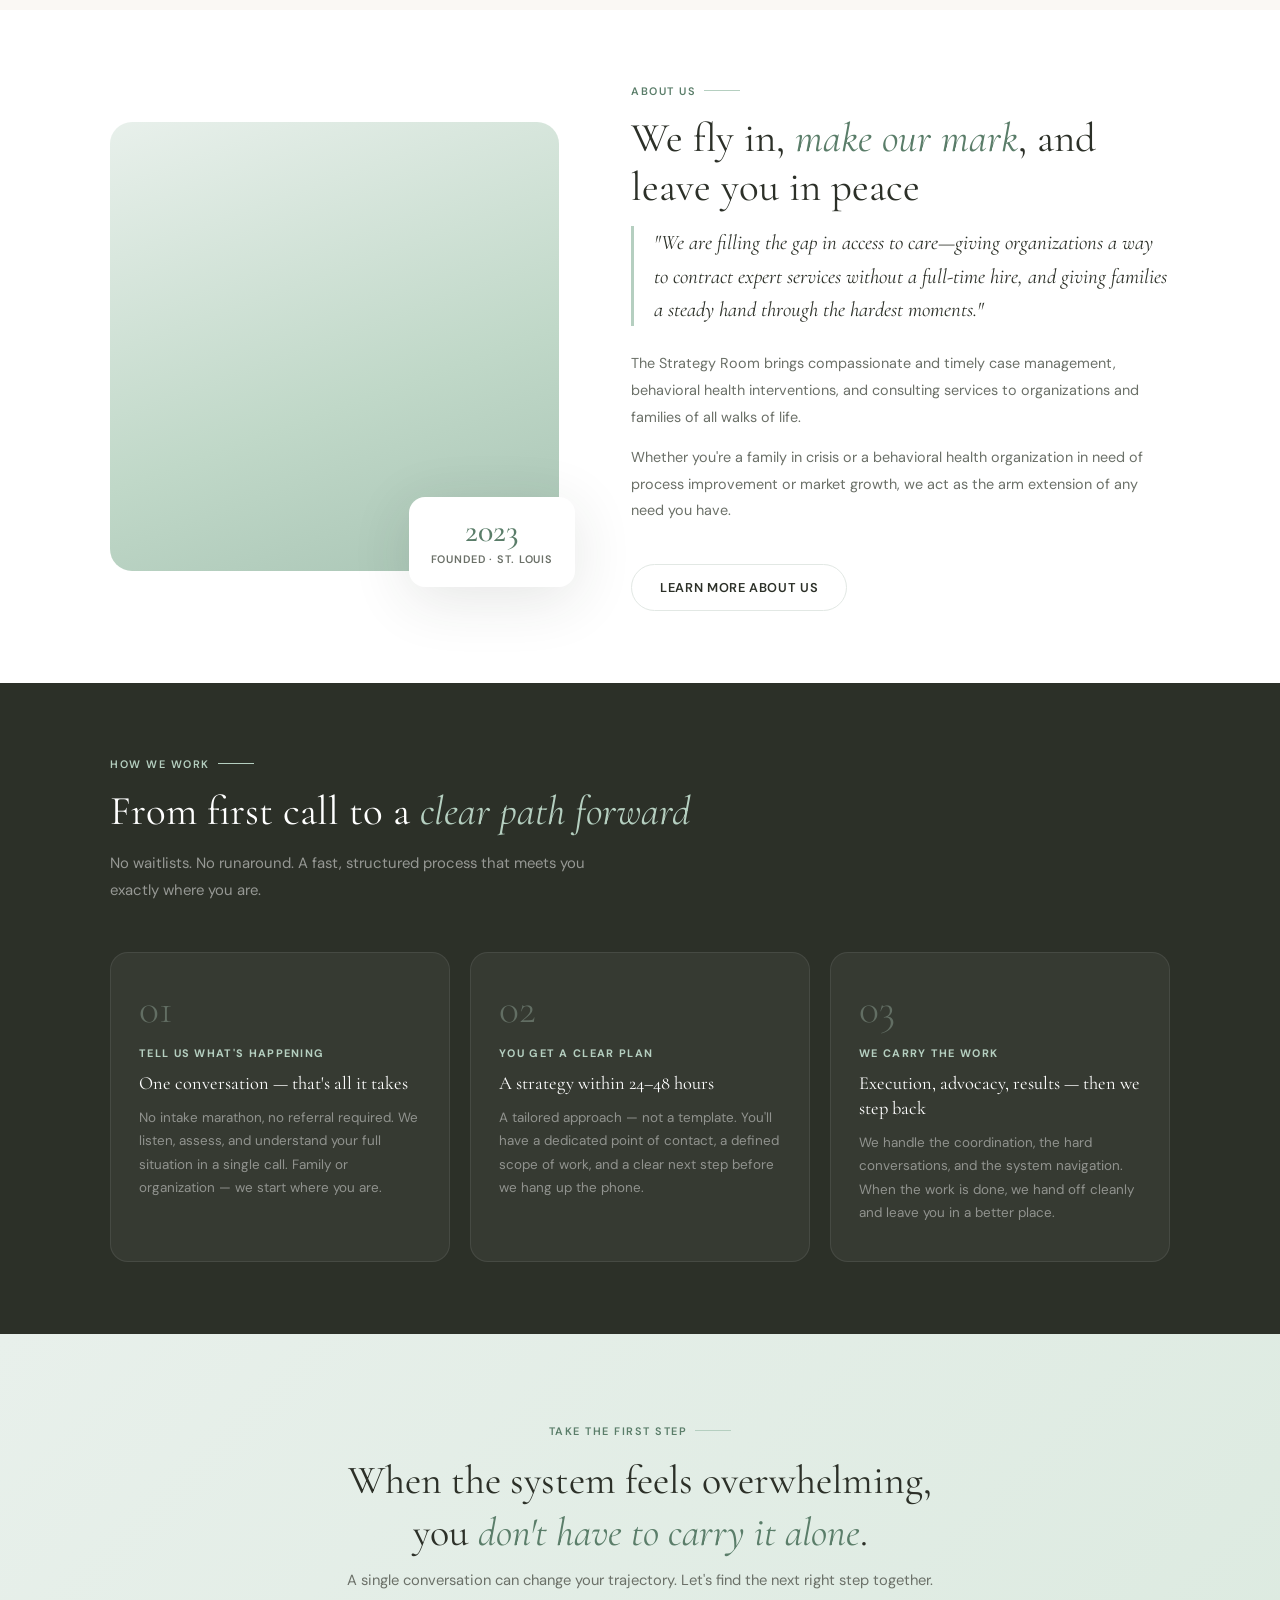
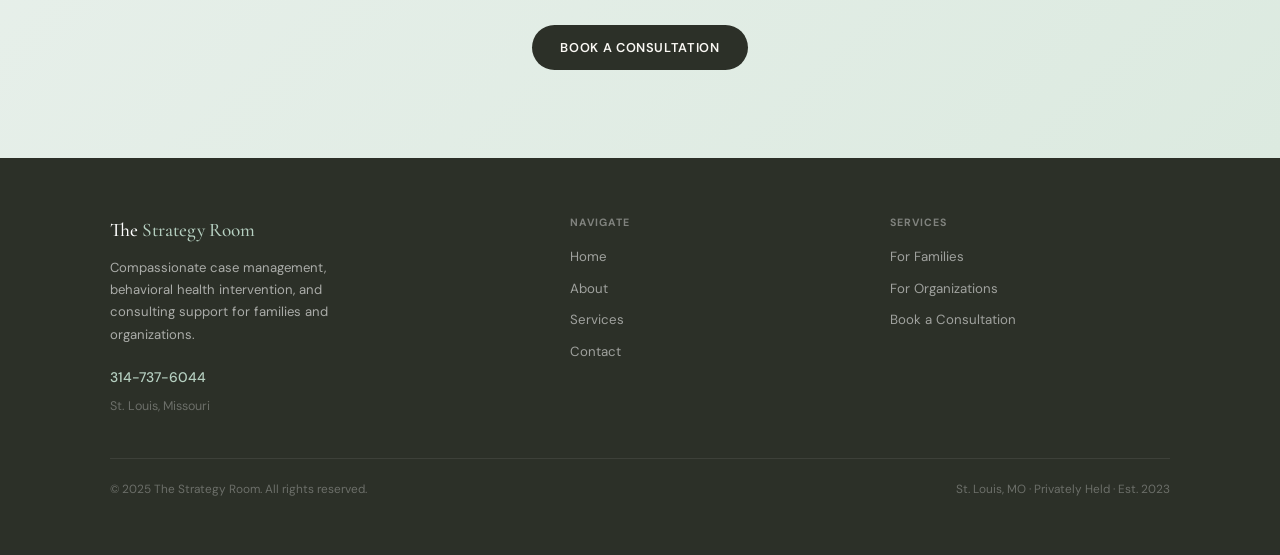
==== commit 2271b4d3: "Sharpen homepage clarity and add concrete credibility block - Hero eyebrow now states target audienc" ====
--- a/index.html
+++ b/index.html
@@ -112,6 +112,15 @@
 .wylb{font-size:.78rem;font-weight:700;letter-spacing:.1em;text-transform:uppercase;color:#fff;margin-bottom:8px}
 .wyd{font-size:.78rem;color:rgba(255,255,255,.4);line-height:1.6}
 
+/* HOW WE WORK */
+.hwg{display:grid;grid-template-columns:repeat(3,1fr);gap:20px;margin-top:48px}
+.hwi{background:rgba(255,255,255,.05);border-radius:18px;padding:36px 28px;border:1px solid rgba(255,255,255,.08);transition:background .3s}
+.hwi:hover{background:rgba(122,158,135,.15)}
+.hwn{font-family:var(--fd);font-size:2.6rem;font-weight:300;color:var(--sage-light);opacity:.35;display:block;margin-bottom:14px;line-height:1}
+.hwt{font-size:.68rem;font-weight:700;letter-spacing:.12em;text-transform:uppercase;color:var(--sage-light);margin-bottom:8px}
+.hwh{font-family:var(--fd);font-size:1.15rem;font-weight:400;color:#fff;margin-bottom:10px;line-height:1.35}
+.hwd{font-size:.84rem;color:rgba(255,255,255,.45);line-height:1.75}
+
 /* CTA BAND */
 .cb{background:linear-gradient(135deg,var(--sage-pale) 0%,#dceae0 100%);text-align:center;padding:88px 24px}
 .cb h2{font-family:var(--fd);font-size:clamp(1.6rem,3.2vw,2.5rem);font-weight:400;color:var(--charcoal);max-width:600px;margin:0 auto 10px;line-height:1.3}
@@ -192,6 +201,7 @@
   .wg,.sl2{grid-template-columns:1fr}
   .sg{grid-template-columns:1fr 1fr}
   .wyg{grid-template-columns:1fr 1fr}
+  .hwg{grid-template-columns:1fr}
   .fo{grid-template-columns:1fr}
   .ti{flex-direction:column}
   .t-i{border-right:none;border-bottom:1px solid rgba(255,255,255,.08)}
@@ -227,9 +237,9 @@
   <section class="hero">
     <div class="hi">
       <div>
-        <div class="ey">Behavioral Health &amp; Case Management</div>
+        <div class="ey">For Families in Crisis &nbsp;&middot;&nbsp; For Behavioral Health Organizations</div>
         <h1>Compassionate support in <em>moments that ask the most</em> of you</h1>
-        <p class="hs">Case management, behavioral health interventions, and strategic consulting for families and organizations navigating what comes next.</p>
+        <p class="hs">Case management and care navigation for families facing a health crisis — and expert consulting for behavioral health organizations. We step in, build a plan, and carry the work.</p>
         <div class="hb">
           <button class="bp" onclick="sp('contact')">Book a Consultation</button>
           <button class="bs" onclick="sp('svcs')">Explore Services</button>
@@ -297,32 +307,30 @@
     </div>
   </section>
 
-  <section style="background:var(--cream)">
-    <div class="w">
-      <div class="sl">What we do</div>
-      <h2 class="st">Services built for <em>real situations</em></h2>
-      <p class="ss">Flexible, expert-led support across case management, behavioral health, and organizational consulting.</p>
-      <div class="sg">
-        <div class="sc2 fu"><span class="si">📋</span><h4>Case Management</h4><p>Coordinated, end-to-end support for individuals and families navigating complex care systems.</p></div>
-        <div class="sc2 fu d1"><span class="si">🧠</span><h4>Behavioral Health Interventions</h4><p>Structured, compassionate interventions for addiction, mental health crises, and behavioral challenges.</p></div>
-        <div class="sc2 fu d2"><span class="si">⚙️</span><h4>Process Improvement Consulting</h4><p>Helping behavioral health organizations streamline operations and deliver better outcomes.</p></div>
-        <div class="sc2 fu d3"><span class="si">📈</span><h4>Market Growth Support</h4><p>Strategic consulting for organizations looking to expand reach and strengthen market position.</p></div>
-        <div class="sc2 fu d4"><span class="si">🏥</span><h4>Family Advocacy &amp; Navigation</h4><p>Hands-on guidance through healthcare systems and care transitions for families in need.</p></div>
-        <div class="sc2 fu d4"><span class="si">🤝</span><h4>Interim Contract Support</h4><p>Expert organizational support without the overhead of a full-time hire—on your schedule.</p></div>
-      </div>
-    </div>
-  </section>
-
   <section class="wy">
     <div class="w">
-      <div class="sl">Why The Strategy Room</div>
-      <h2 class="st">What makes us <em>different</em></h2>
-      <div class="wyg">
-        <div class="wyi"><span class="wyn">01</span><div class="wylb">Compassionate</div><div class="wyd">We lead with humanity in every interaction, not clinical detachment.</div></div>
-        <div class="wyi"><span class="wyn">02</span><div class="wylb">Timely</div><div class="wyd">We show up when it matters—quickly, decisively, and without delay.</div></div>
-        <div class="wyi"><span class="wyn">03</span><div class="wylb">Experienced</div><div class="wyd">Deep expertise in behavioral health, healthcare systems, and consulting.</div></div>
-        <div class="wyi"><span class="wyn">04</span><div class="wylb">Flexible</div><div class="wyd">Contracted on your terms—no long commitments, no unnecessary overhead.</div></div>
-        <div class="wyi"><span class="wyn">05</span><div class="wylb">Calm Under Pressure</div><div class="wyd">The harder the situation, the clearer our thinking. We hold steady so you can.</div></div>
+      <div class="sl">How we work</div>
+      <h2 class="st">From first call to a <em>clear path forward</em></h2>
+      <p class="ss" style="color:rgba(255,255,255,.5);margin-bottom:0">No waitlists. No runaround. A fast, structured process that meets you exactly where you are.</p>
+      <div class="hwg">
+        <div class="hwi fu">
+          <span class="hwn">01</span>
+          <div class="hwt">Tell us what's happening</div>
+          <div class="hwh">One conversation — that's all it takes</div>
+          <p class="hwd">No intake marathon, no referral required. We listen, assess, and understand your full situation in a single call. Family or organization — we start where you are.</p>
+        </div>
+        <div class="hwi fu d2">
+          <span class="hwn">02</span>
+          <div class="hwt">You get a clear plan</div>
+          <div class="hwh">A strategy within 24–48 hours</div>
+          <p class="hwd">A tailored approach — not a template. You'll have a dedicated point of contact, a defined scope of work, and a clear next step before we hang up the phone.</p>
+        </div>
+        <div class="hwi fu d3">
+          <span class="hwn">03</span>
+          <div class="hwt">We carry the work</div>
+          <div class="hwh">Execution, advocacy, results — then we step back</div>
+          <p class="hwd">We handle the coordination, the hard conversations, and the system navigation. When the work is done, we hand off cleanly and leave you in a better place.</p>
+        </div>
       </div>
     </div>
   </section>
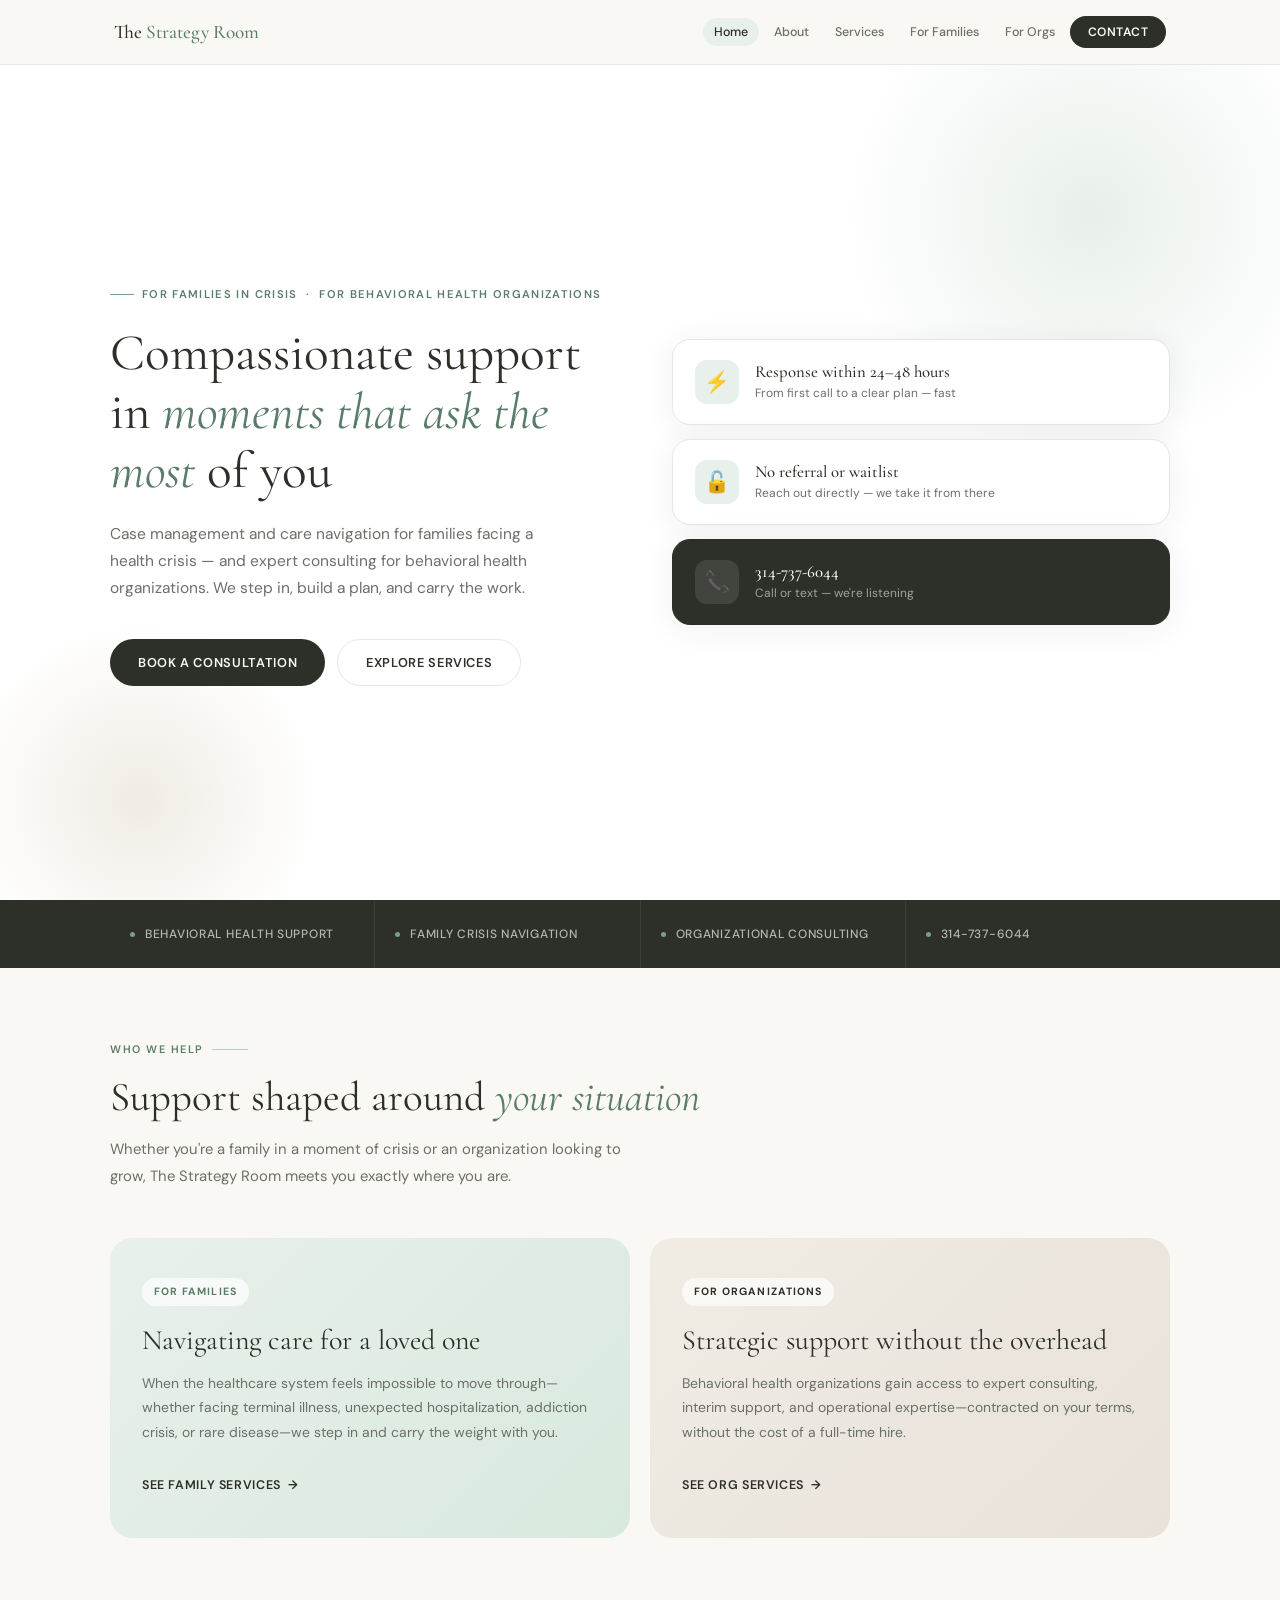
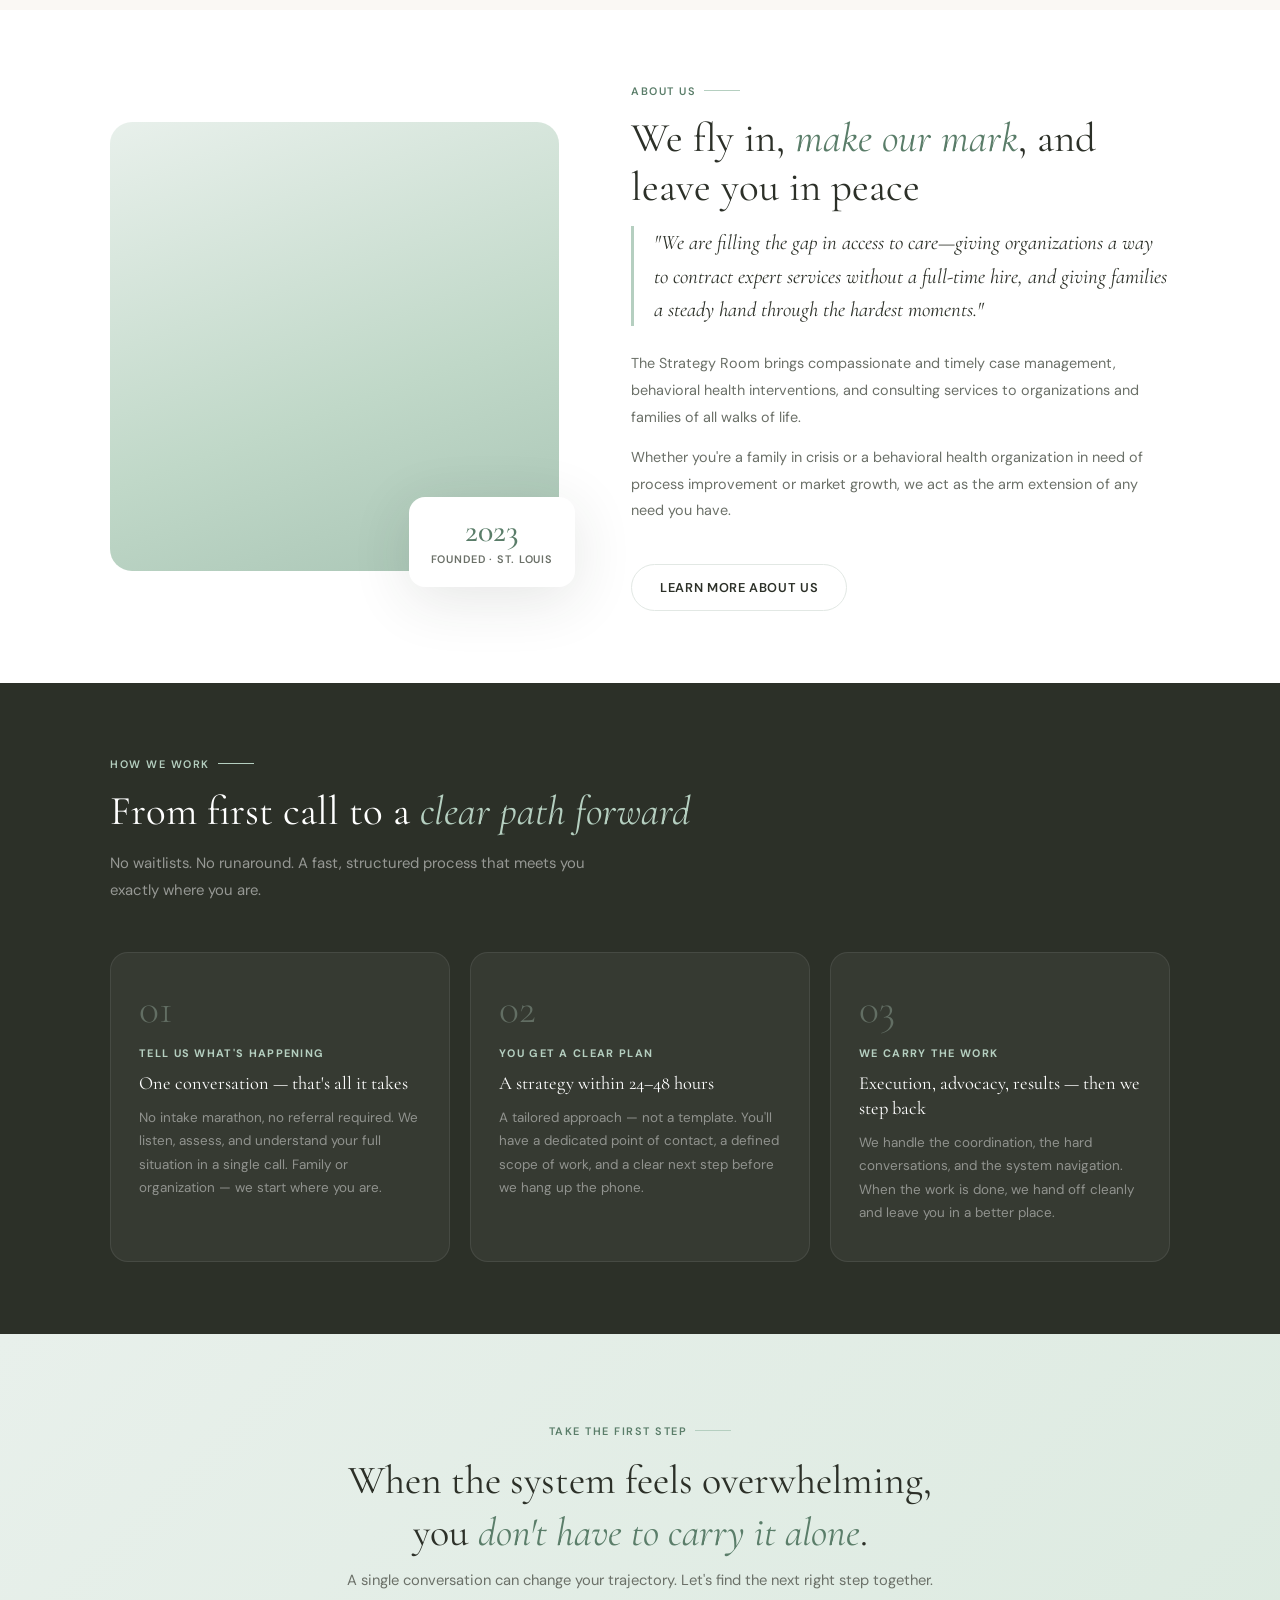
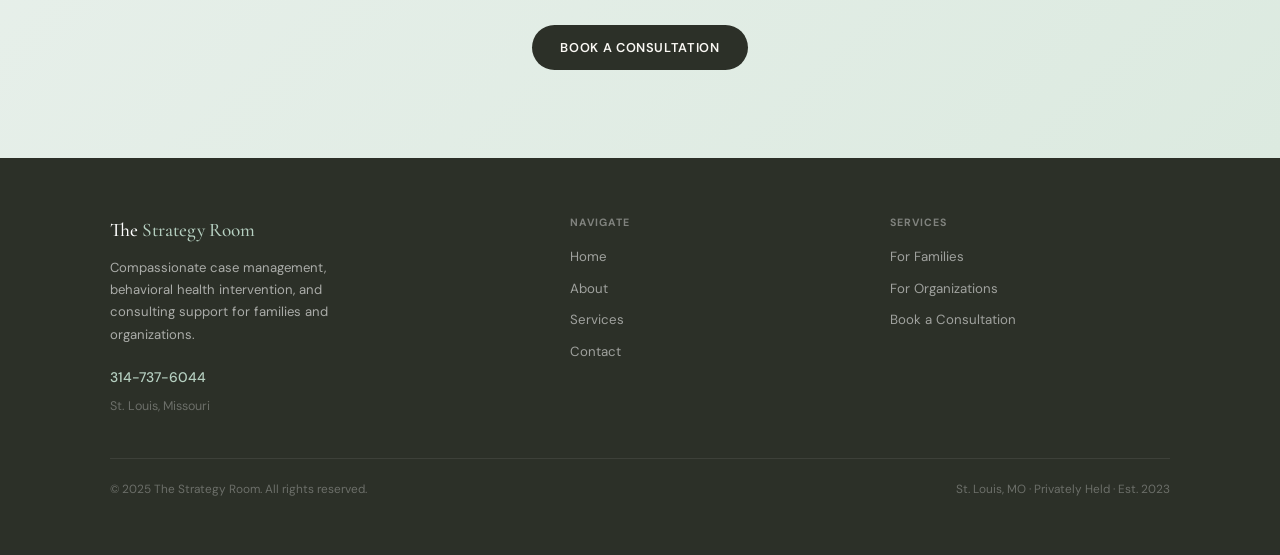
==== commit 5916647b: "Improve site intuitiveness and add Apple Pay / Stripe payment Hero column: - Replaced decorative gre" ====
--- a/index.html
+++ b/index.html
@@ -41,20 +41,22 @@
 .bp:hover{background:var(--sage-deep);transform:translateY(-2px);box-shadow:0 8px 24px rgba(90,125,105,.3)}
 .bs{background:transparent;color:var(--charcoal);font-family:var(--fb);font-size:.8rem;font-weight:600;letter-spacing:.05em;text-transform:uppercase;padding:14px 28px;border-radius:var(--r);border:1.5px solid var(--border);cursor:pointer;transition:all .25s}
 .bs:hover{border-color:var(--sage);color:var(--sage-deep);background:var(--sage-pale);transform:translateY(-2px)}
-.hv{position:relative;height:440px}
-.hcm{position:absolute;top:0;right:0;width:84%;height:340px;border-radius:22px;background:linear-gradient(145deg,var(--sage-pale) 0%,#d6e8dc 50%,#c8dfd0 100%);display:flex;align-items:flex-end;padding:28px;overflow:hidden}
-.hcm::before{content:'';position:absolute;top:24px;left:24px;right:24px;height:160px;background:radial-gradient(ellipse at 40% 30%,rgba(255,255,255,.6) 0%,transparent 60%);border-radius:50%}
-.hb2{background:#fff;border-radius:14px;padding:14px 18px;font-size:.75rem;font-weight:600;color:var(--charcoal);box-shadow:var(--sh);position:relative;z-index:1}
-.hb2 span{display:block;font-size:1.3rem;font-family:var(--fd);font-weight:500;color:var(--sage-deep);margin-bottom:2px}
-.hcf{position:absolute;bottom:24px;left:0;width:200px;background:#fff;border-radius:18px;padding:18px;box-shadow:var(--shl)}
-.fi{width:36px;height:36px;background:var(--sage-pale);border-radius:9px;display:flex;align-items:center;justify-content:center;font-size:1.1rem;margin-bottom:8px}
-.fl{font-size:.68rem;font-weight:600;letter-spacing:.08em;text-transform:uppercase;color:var(--sage-deep);margin-bottom:3px}
-.fv{font-family:var(--fd);font-size:.95rem;color:var(--charcoal)}
+.hcards{display:flex;flex-direction:column;gap:14px}
+.hcard{background:#fff;border-radius:18px;padding:20px 22px;display:flex;align-items:center;gap:16px;box-shadow:var(--sh);border:1px solid var(--border);text-decoration:none;transition:transform .2s,box-shadow .2s}
+.hcard:hover{transform:translateY(-2px);box-shadow:var(--shl)}
+.hcard-cta{background:var(--charcoal);border-color:var(--charcoal)}
+.hcard-cta:hover{background:var(--sage-deep);border-color:var(--sage-deep)}
+.hcard-icon{width:44px;height:44px;background:var(--sage-pale);border-radius:12px;display:flex;align-items:center;justify-content:center;font-size:1.3rem;flex-shrink:0}
+.hcard-cta .hcard-icon{background:rgba(255,255,255,.1)}
+.hcard-main{font-family:var(--fd);font-size:1.05rem;font-weight:500;color:var(--charcoal);margin-bottom:3px;line-height:1.2}
+.hcard-cta .hcard-main{color:#fff}
+.hcard-sub{font-size:.75rem;color:var(--muted);line-height:1.4}
+.hcard-cta .hcard-sub{color:rgba(255,255,255,.55)}
 
 /* TRUST */
 .ts{background:var(--charcoal);padding:0 24px}
 .ti{max-width:1060px;margin:0 auto;display:flex}
-.t-i{flex:1;padding:24px 20px;display:flex;align-items:center;gap:10px;color:rgba(255,255,255,.65);font-size:.75rem;font-weight:500;letter-spacing:.06em;text-transform:uppercase;border-right:1px solid rgba(255,255,255,.08);transition:color .2s}
+.t-i{flex:1;padding:24px 20px;display:flex;align-items:center;gap:10px;color:rgba(255,255,255,.65);font-size:.75rem;font-weight:500;letter-spacing:.06em;text-transform:uppercase;border-right:1px solid rgba(255,255,255,.08);transition:color .2s;cursor:pointer;text-decoration:none}
 .t-i:last-child{border-right:none}
 .t-i:hover{color:#fff}
 .td{width:5px;height:5px;background:var(--sage);border-radius:50%;flex-shrink:0}
@@ -156,6 +158,14 @@
 .sdc p{font-size:.83rem;color:var(--muted);line-height:1.7;margin-bottom:10px}
 .so{font-size:.76rem;color:var(--sage-deep);font-weight:500;display:flex;align-items:flex-start;gap:6px}
 .so::before{content:'→';flex-shrink:0}
+
+/* PAYMENT */
+.pay-wrap{margin-top:28px;padding-top:28px;border-top:1px solid var(--border)}
+.pay-label{font-size:.68rem;font-weight:600;letter-spacing:.1em;text-transform:uppercase;color:var(--muted);text-align:center;margin-bottom:16px}
+#payment-request-button{min-height:44px}
+.pay-or{display:flex;align-items:center;gap:12px;margin:14px 0;font-size:.78rem;color:var(--muted)}
+.pay-or::before,.pay-or::after{content:'';flex:1;height:1px;background:var(--border)}
+.pay-secure{text-align:center;font-size:.72rem;color:var(--muted);margin-top:12px;display:flex;align-items:center;justify-content:center;gap:6px}
 
 /* CONTACT */
 .cl{max-width:1060px;margin:0 auto;display:grid;grid-template-columns:1fr 1.4fr;gap:72px;align-items:start}
@@ -245,25 +255,38 @@
           <button class="bs" onclick="sp('svcs')">Explore Services</button>
         </div>
       </div>
-      <div class="hv">
-        <div class="hcm">
-          <div class="hb2"><span>St. Louis</span>Based &amp; Nationally Serving</div>
-        </div>
-        <div class="hcf">
-          <div class="fi">🤝</div>
-          <div class="fl">Our approach</div>
-          <div class="fv">Calm. Capable. Compassionate.</div>
-        </div>
+      <div class="hcards">
+        <div class="hcard">
+          <div class="hcard-icon">⚡</div>
+          <div>
+            <div class="hcard-main">Response within 24–48 hours</div>
+            <div class="hcard-sub">From first call to a clear plan — fast</div>
+          </div>
+        </div>
+        <div class="hcard">
+          <div class="hcard-icon">🔓</div>
+          <div>
+            <div class="hcard-main">No referral or waitlist</div>
+            <div class="hcard-sub">Reach out directly — we take it from there</div>
+          </div>
+        </div>
+        <a href="tel:3147376044" class="hcard hcard-cta">
+          <div class="hcard-icon">📞</div>
+          <div>
+            <div class="hcard-main">314-737-6044</div>
+            <div class="hcard-sub">Call or text — we're listening</div>
+          </div>
+        </a>
       </div>
     </div>
   </section>
 
   <div class="ts">
     <div class="ti">
-      <div class="t-i"><span class="td"></span>Behavioral Health Support</div>
-      <div class="t-i"><span class="td"></span>Family Crisis Navigation</div>
-      <div class="t-i"><span class="td"></span>Organizational Consulting</div>
-      <div class="t-i"><span class="td"></span>St. Louis Based</div>
+      <div class="t-i" onclick="sp('fam')"><span class="td"></span>Behavioral Health Support</div>
+      <div class="t-i" onclick="sp('fam')"><span class="td"></span>Family Crisis Navigation</div>
+      <div class="t-i" onclick="sp('org')"><span class="td"></span>Organizational Consulting</div>
+      <a class="t-i" href="tel:3147376044"><span class="td"></span>314-737-6044</a>
     </div>
   </div>
 
@@ -477,12 +500,19 @@
             <div class="fg"><label>Last name</label><input type="text" placeholder="Smith" required></div>
           </div>
           <div class="fg"><label>Email address</label><input type="email" placeholder="jane@example.com" required></div>
-          <div class="fg"><label>Phone number</label><input type="tel" placeholder="(314) 555-0100"></div>
+          <div class="fg"><label>Phone number <span style="font-weight:400;opacity:.5;font-size:.9em">(optional)</span></label><input type="tel" placeholder="(314) 555-0100"></div>
           <div class="fg"><label>I am reaching out as a</label><select><option value="">Select one...</option><option>Family member or caregiver</option><option>Individual seeking support</option><option>Behavioral health organization</option><option>Other</option></select></div>
           <div class="fg"><label>Tell us what's going on</label><textarea placeholder="Share as much or as little as you'd like. We're here to listen." required></textarea></div>
           <button type="submit" class="fsub">Send Message →</button>
         </form>
         <div id="fs" style="display:none;margin-top:18px;background:var(--sage-pale);padding:22px;border-radius:12px;text-align:center"><div style="font-family:var(--fd);font-size:1.25rem;color:var(--sage-deep);margin-bottom:5px">Thank you for reaching out.</div><div style="font-size:.83rem;color:var(--muted)">We'll be in touch within one business day.</div></div>
+        <div class="pay-wrap" id="pay-wrap" style="display:none">
+          <div class="pay-label">Or book &amp; pay for a consultation</div>
+          <div id="payment-request-button"></div>
+          <div class="pay-or">or pay with card</div>
+          <button class="fsub" id="card-pay-btn" type="button" onclick="initCardPay()">Pay with Card</button>
+          <div class="pay-secure">🔒 Secured by Stripe &nbsp;·&nbsp; Apple Pay &amp; Google Pay supported</div>
+        </div>
       </div>
     </div>
   </section>
@@ -522,6 +552,63 @@
   tf();
 });
 function hs(e){e.preventDefault();document.getElementById('cf').style.display='none';document.getElementById('fs').style.display='block';}
+
+// ─── Apple Pay / Google Pay via Stripe ───────────────────────────────────────
+// TODO: Replace with your live Stripe publishable key (pk_live_...)
+// Get it from https://dashboard.stripe.com/apikeys
+const STRIPE_KEY = 'pk_live_YOUR_KEY_HERE';
+
+// TODO: Set the consultation fee in cents (e.g. 15000 = $150.00)
+const CONSULT_FEE_CENTS = 15000;
+const CONSULT_FEE_LABEL = 'Strategy Room Consultation';
+
+(function initStripe() {
+  if (!STRIPE_KEY || STRIPE_KEY.includes('YOUR_KEY')) return; // skip if not configured
+  const s = document.createElement('script');
+  s.src = 'https://js.stripe.com/v3/';
+  s.onload = function () {
+    const stripe = Stripe(STRIPE_KEY);
+    const pr = stripe.paymentRequest({
+      country: 'US',
+      currency: 'usd',
+      total: { label: CONSULT_FEE_LABEL, amount: CONSULT_FEE_CENTS },
+      requestPayerName: true,
+      requestPayerEmail: true,
+    });
+    const elements = stripe.elements();
+    const prBtn = elements.create('paymentRequestButton', {
+      paymentRequest: pr,
+      style: { paymentRequestButton: { type: 'book', theme: 'dark', height: '48px' } },
+    });
+    pr.canMakePayment().then(function (result) {
+      if (result) {
+        prBtn.mount('#payment-request-button');
+        document.getElementById('pay-wrap').style.display = 'block';
+      } else {
+        // Apple Pay / Google Pay not available — show pay-wrap with card only
+        document.getElementById('pay-wrap').style.display = 'block';
+        document.getElementById('payment-request-button').style.display = 'none';
+        document.querySelector('.pay-or').style.display = 'none';
+      }
+    });
+    pr.on('paymentmethod', function (e) {
+      // TODO: Create a PaymentIntent on your server and confirm here.
+      // See https://stripe.com/docs/payments/accept-a-payment
+      // Example: fetch('/create-payment-intent', ...).then(...)
+      // For a no-backend option, use a Stripe Payment Link instead:
+      // https://stripe.com/docs/payment-links
+      console.warn('TSR: wire up PaymentIntent creation on your backend.');
+      e.complete('fail');
+    });
+  };
+  document.head.appendChild(s);
+})();
+
+function initCardPay() {
+  // TODO: Replace with your Stripe Payment Link URL for card payments
+  // Create one at https://dashboard.stripe.com/payment-links
+  alert('Wire up your Stripe Payment Link or card form here.');
+}
 if('IntersectionObserver' in window){
   const o=new IntersectionObserver(en=>en.forEach(e=>{if(e.isIntersecting)e.target.classList.add('v');}),{threshold:.08});
   document.querySelectorAll('.fu').forEach(el=>o.observe(el));
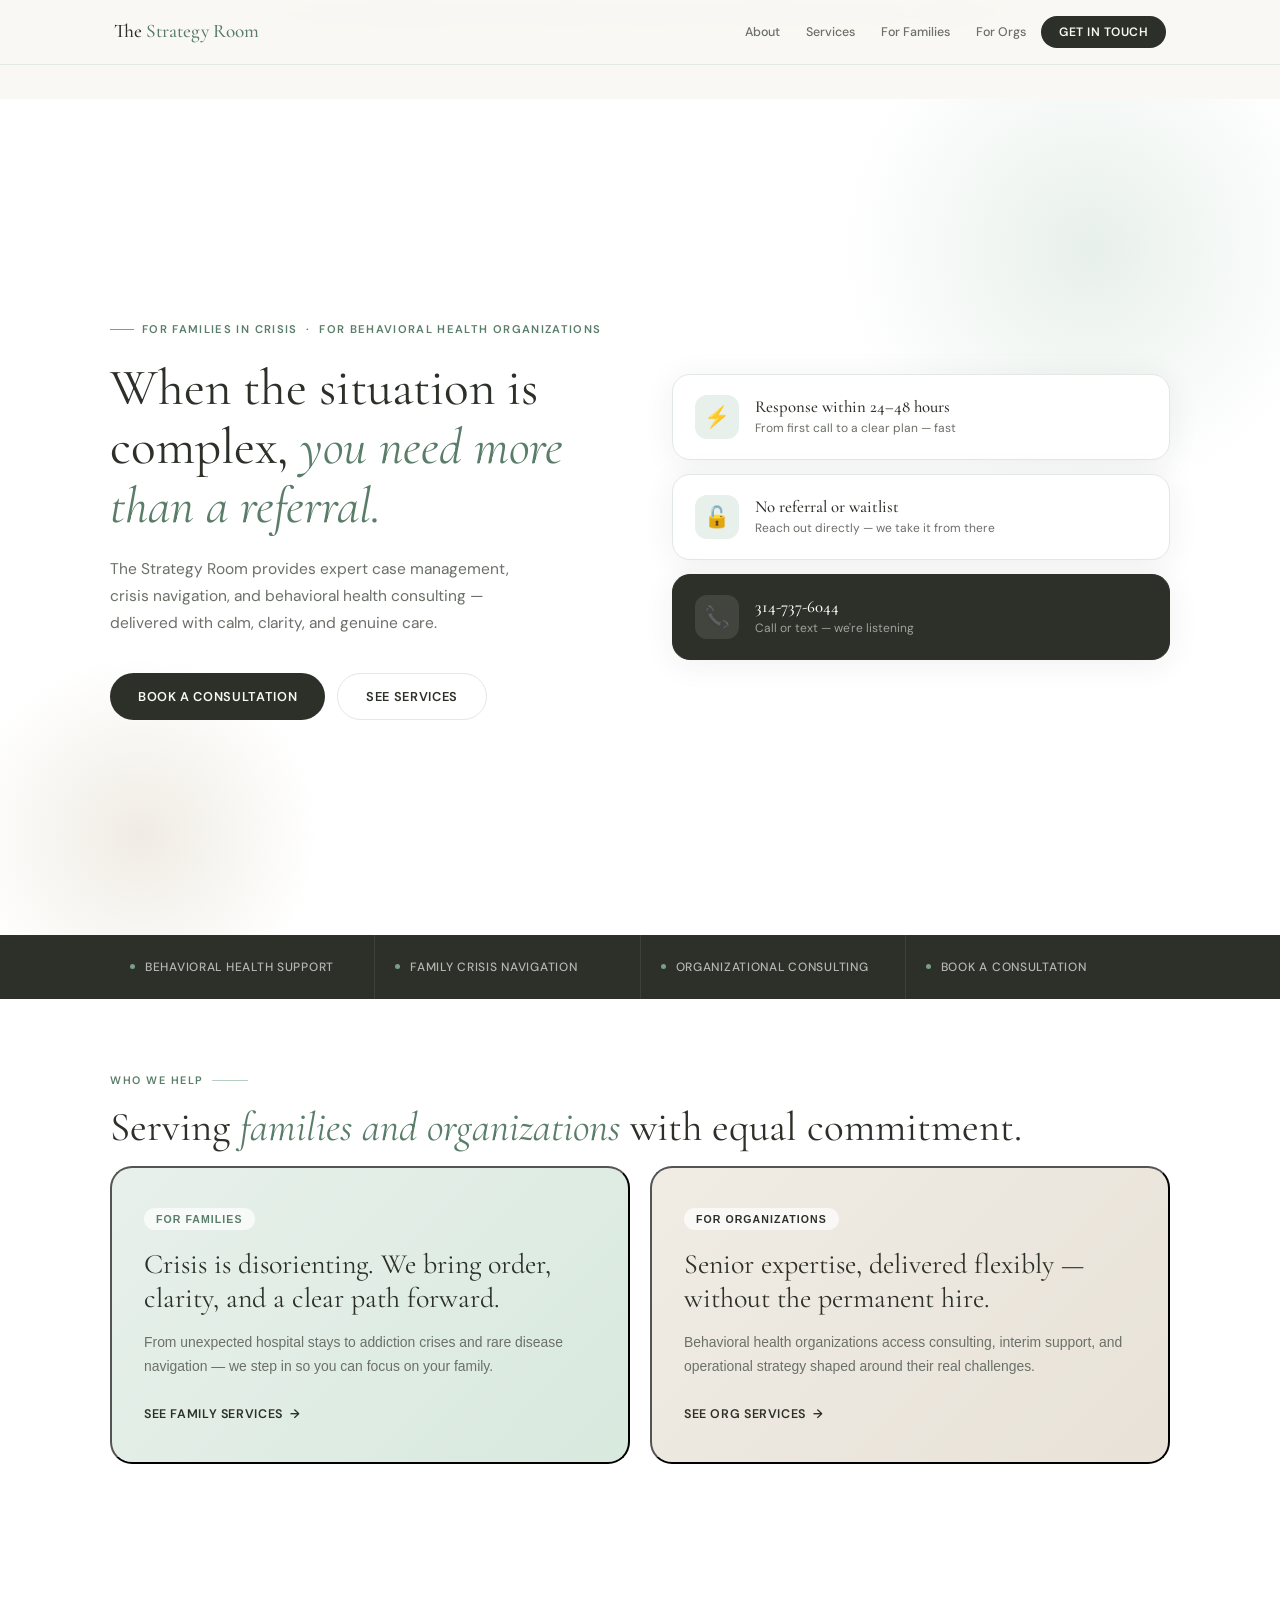
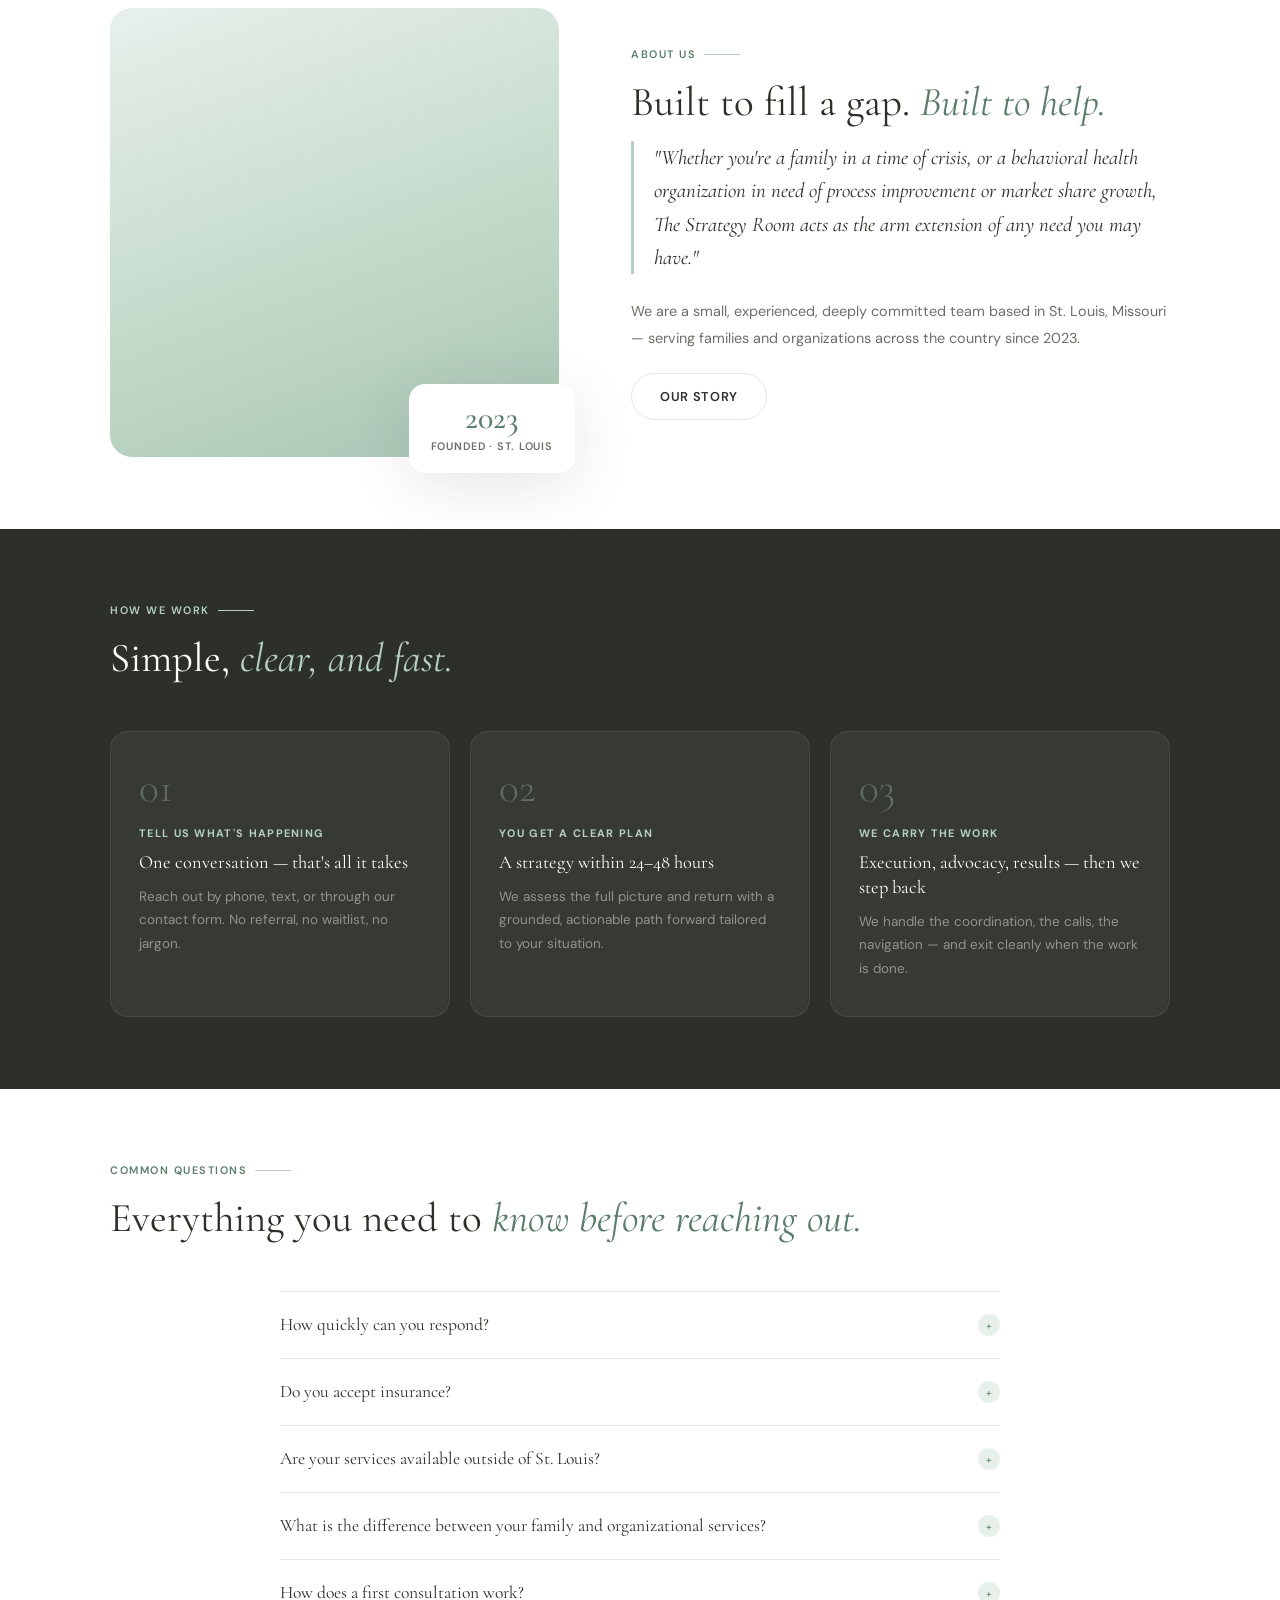
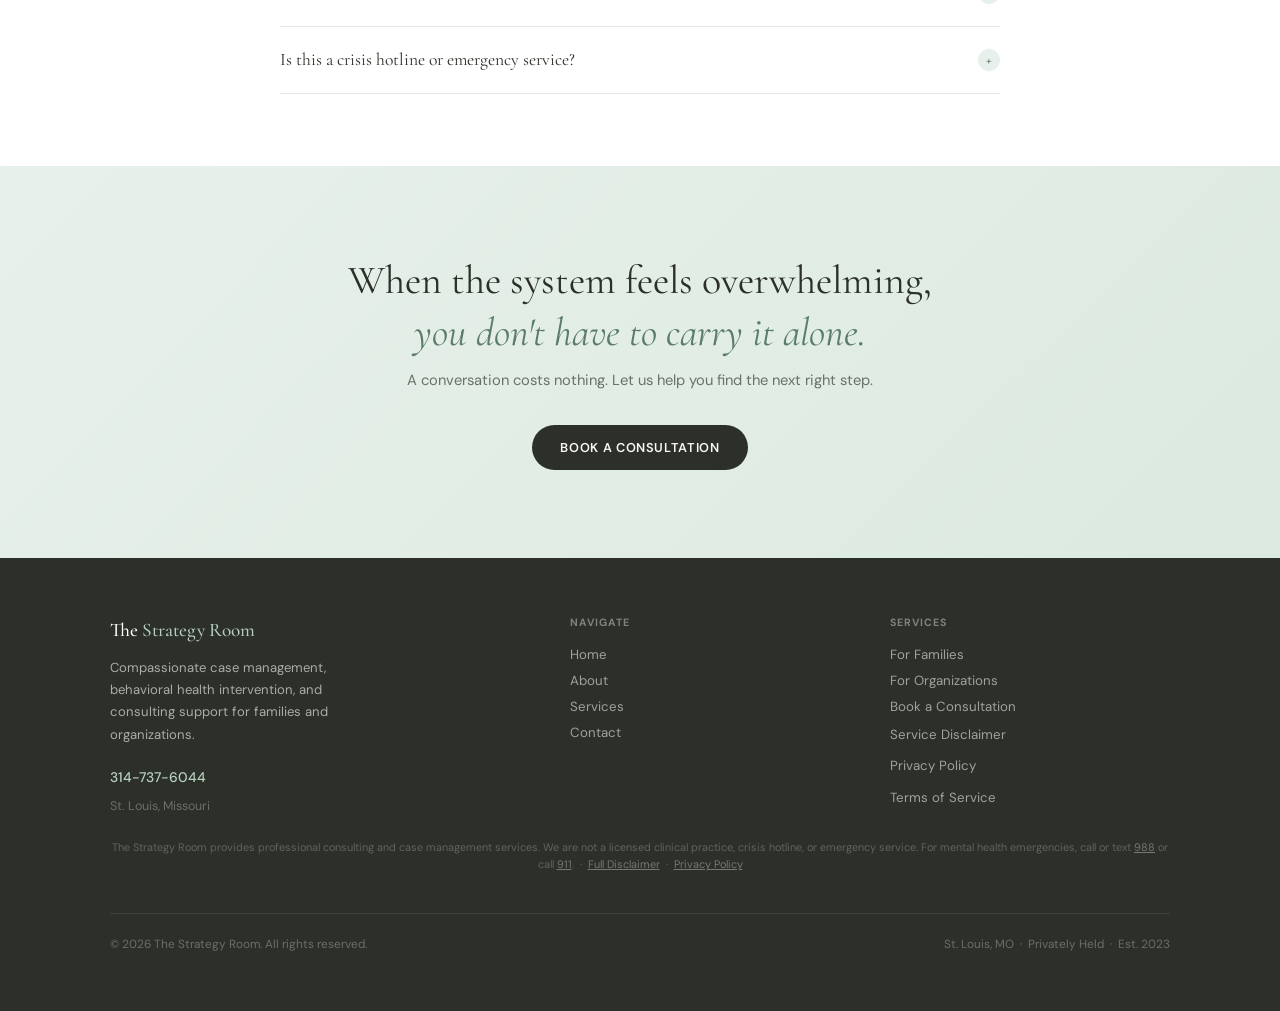
==== commit b5a89dc3: "P0 redesign: SEO, accessibility, trust, real form handling, and maintainability Site Architect: - Ex" ====
--- a/index.html
+++ b/index.html
@@ -1,619 +1,876 @@
 <!DOCTYPE html>
 <html lang="en">
 <head>
-<meta charset="UTF-8">
-<meta name="viewport" content="width=device-width, initial-scale=1.0">
-<title>The Strategy Room</title>
-<link href="https://fonts.googleapis.com/css2?family=Cormorant+Garamond:ital,wght@0,300;0,400;0,500;0,600;1,300;1,400&family=DM+Sans:wght@300;400;500;600&display=swap" rel="stylesheet">
-<style>
-:root{--sage:#7a9e87;--sage-light:#b5cfc0;--sage-pale:#e8f0eb;--sage-deep:#5a7d69;--cream:#faf8f4;--white:#fff;--charcoal:#2c3028;--muted:#6b7068;--border:#e2e8e4;--fd:'Cormorant Garamond',Georgia,serif;--fb:'DM Sans',sans-serif;--r:40px;--sh:0 4px 32px rgba(44,48,40,.07);--shl:0 12px 60px rgba(44,48,40,.12)}
-*,*::before,*::after{box-sizing:border-box;margin:0;padding:0}
-html{scroll-behavior:smooth}
-body{font-family:var(--fb);background:var(--cream);color:var(--charcoal);font-size:15px;line-height:1.7;-webkit-font-smoothing:antialiased}
-nav{position:fixed;top:0;left:0;right:0;z-index:100;background:rgba(250,248,244,.96);backdrop-filter:blur(16px);border-bottom:1px solid var(--border);transition:box-shadow .3s}
-nav.sc{box-shadow:0 2px 20px rgba(44,48,40,.08)}
-.ni{max-width:1100px;margin:0 auto;padding:0 24px;height:64px;display:flex;align-items:center;justify-content:space-between}
-.logo{font-family:var(--fd);font-size:1.2rem;font-weight:500;color:var(--charcoal);cursor:pointer}
-.logo span{color:var(--sage-deep)}
-.nl{display:flex;gap:4px;align-items:center;list-style:none;flex-wrap:wrap}
-.nl a{font-size:.78rem;font-weight:500;color:var(--muted);text-decoration:none;padding:6px 11px;border-radius:20px;transition:all .2s;cursor:pointer;white-space:nowrap}
-.nl a:hover,.nl a.act{color:var(--charcoal);background:var(--sage-pale)}
-.nc{background:var(--charcoal)!important;color:var(--cream)!important;padding:8px 18px!important;border-radius:var(--r)!important;font-size:.76rem!important;font-weight:600!important;letter-spacing:.04em!important;text-transform:uppercase}
-.nc:hover{background:var(--sage-deep)!important;color:#fff!important}
-.pg{display:none;padding-top:64px}
-.pg.on{display:block}
-section{padding:72px 24px}
-.w{max-width:1060px;margin:0 auto}
-.wn{max-width:720px;margin:0 auto}
-
-/* HERO */
-.hero{min-height:calc(100vh - 64px);background:var(--white);display:flex;align-items:center;padding:60px 24px;position:relative;overflow:hidden}
-.hero::before{content:'';position:absolute;top:-100px;right:-60px;width:500px;height:500px;background:radial-gradient(circle,var(--sage-pale) 0%,transparent 70%);pointer-events:none}
-.hero::after{content:'';position:absolute;bottom:-80px;left:-40px;width:360px;height:360px;background:radial-gradient(circle,#f0ece4 0%,transparent 70%);pointer-events:none}
-.hi{max-width:1060px;margin:0 auto;display:grid;grid-template-columns:1fr 1fr;gap:64px;align-items:center;position:relative;z-index:1}
-.ey{display:inline-flex;align-items:center;gap:8px;font-size:.7rem;font-weight:600;letter-spacing:.12em;text-transform:uppercase;color:var(--sage-deep);margin-bottom:20px}
-.ey::before{content:'';display:block;width:24px;height:1px;background:var(--sage)}
-.hero h1{font-family:var(--fd);font-size:clamp(2.2rem,4vw,3.4rem);font-weight:400;line-height:1.15;color:var(--charcoal);margin-bottom:20px}
-.hero h1 em{font-style:italic;color:var(--sage-deep)}
-.hs{font-size:.97rem;color:var(--muted);line-height:1.75;margin-bottom:36px;max-width:440px}
-.hb{display:flex;gap:12px;flex-wrap:wrap}
-.bp{background:var(--charcoal);color:var(--cream);font-family:var(--fb);font-size:.8rem;font-weight:600;letter-spacing:.05em;text-transform:uppercase;padding:14px 28px;border-radius:var(--r);border:none;cursor:pointer;transition:all .25s}
-.bp:hover{background:var(--sage-deep);transform:translateY(-2px);box-shadow:0 8px 24px rgba(90,125,105,.3)}
-.bs{background:transparent;color:var(--charcoal);font-family:var(--fb);font-size:.8rem;font-weight:600;letter-spacing:.05em;text-transform:uppercase;padding:14px 28px;border-radius:var(--r);border:1.5px solid var(--border);cursor:pointer;transition:all .25s}
-.bs:hover{border-color:var(--sage);color:var(--sage-deep);background:var(--sage-pale);transform:translateY(-2px)}
-.hcards{display:flex;flex-direction:column;gap:14px}
-.hcard{background:#fff;border-radius:18px;padding:20px 22px;display:flex;align-items:center;gap:16px;box-shadow:var(--sh);border:1px solid var(--border);text-decoration:none;transition:transform .2s,box-shadow .2s}
-.hcard:hover{transform:translateY(-2px);box-shadow:var(--shl)}
-.hcard-cta{background:var(--charcoal);border-color:var(--charcoal)}
-.hcard-cta:hover{background:var(--sage-deep);border-color:var(--sage-deep)}
-.hcard-icon{width:44px;height:44px;background:var(--sage-pale);border-radius:12px;display:flex;align-items:center;justify-content:center;font-size:1.3rem;flex-shrink:0}
-.hcard-cta .hcard-icon{background:rgba(255,255,255,.1)}
-.hcard-main{font-family:var(--fd);font-size:1.05rem;font-weight:500;color:var(--charcoal);margin-bottom:3px;line-height:1.2}
-.hcard-cta .hcard-main{color:#fff}
-.hcard-sub{font-size:.75rem;color:var(--muted);line-height:1.4}
-.hcard-cta .hcard-sub{color:rgba(255,255,255,.55)}
-
-/* TRUST */
-.ts{background:var(--charcoal);padding:0 24px}
-.ti{max-width:1060px;margin:0 auto;display:flex}
-.t-i{flex:1;padding:24px 20px;display:flex;align-items:center;gap:10px;color:rgba(255,255,255,.65);font-size:.75rem;font-weight:500;letter-spacing:.06em;text-transform:uppercase;border-right:1px solid rgba(255,255,255,.08);transition:color .2s;cursor:pointer;text-decoration:none}
-.t-i:last-child{border-right:none}
-.t-i:hover{color:#fff}
-.td{width:5px;height:5px;background:var(--sage);border-radius:50%;flex-shrink:0}
-
-/* SHARED */
-.sl{font-size:.68rem;font-weight:600;letter-spacing:.14em;text-transform:uppercase;color:var(--sage-deep);margin-bottom:14px;display:flex;align-items:center;gap:8px}
-.sl::after{content:'';flex:1;max-width:36px;height:1px;background:var(--sage-light)}
-.st{font-family:var(--fd);font-size:clamp(1.7rem,3.2vw,2.6rem);font-weight:400;line-height:1.2;color:var(--charcoal);margin-bottom:14px}
-.st em{font-style:italic;color:var(--sage-deep)}
-.ss{font-size:.93rem;color:var(--muted);line-height:1.8;max-width:520px;margin-bottom:48px}
-
-/* WHO */
-.wg{display:grid;grid-template-columns:1fr 1fr;gap:20px}
-.wc{border-radius:22px;padding:40px 32px;cursor:pointer;transition:transform .3s,box-shadow .3s}
-.wc:hover{transform:translateY(-5px);box-shadow:var(--shl)}
-.wc.fam{background:linear-gradient(135deg,var(--sage-pale) 0%,#d8e9de 100%)}
-.wc.org{background:linear-gradient(135deg,#f0ece4 0%,#e8e2d8 100%)}
-.wt{font-size:.66rem;font-weight:700;letter-spacing:.1em;text-transform:uppercase;color:var(--sage-deep);margin-bottom:18px;background:rgba(255,255,255,.7);display:inline-block;padding:5px 12px;border-radius:18px}
-.wc.org .wt{color:var(--charcoal)}
-.wc h3{font-family:var(--fd);font-size:1.75rem;font-weight:400;color:var(--charcoal);margin-bottom:14px;line-height:1.2}
-.wc p{font-size:.87rem;color:var(--muted);line-height:1.75;margin-bottom:28px}
-.wl{display:inline-flex;align-items:center;gap:7px;font-size:.78rem;font-weight:600;letter-spacing:.05em;text-transform:uppercase;color:var(--charcoal);cursor:pointer;transition:gap .2s}
-.wl:hover{gap:12px;color:var(--sage-deep)}
-
-/* ABOUT */
-.ap{background:var(--white)}
-.api{max-width:1060px;margin:0 auto;display:grid;grid-template-columns:1fr 1.2fr;gap:72px;align-items:center}
-.aib{width:100%;padding-bottom:100%;border-radius:22px;background:linear-gradient(160deg,var(--sage-pale) 0%,#c0d8c8 60%,#a8c4b4 100%);position:relative}
-.ast{position:absolute;bottom:-16px;right:-16px;background:#fff;border-radius:16px;padding:18px 22px;box-shadow:var(--shl);text-align:center}
-.asn{font-family:var(--fd);font-size:2rem;font-weight:500;color:var(--sage-deep);line-height:1;margin-bottom:3px}
-.asl{font-size:.68rem;font-weight:600;letter-spacing:.08em;text-transform:uppercase;color:var(--muted)}
-.ac blockquote{font-family:var(--fd);font-size:1.3rem;font-style:italic;line-height:1.6;color:var(--charcoal);margin-bottom:24px;padding-left:20px;border-left:3px solid var(--sage-light)}
-.ac p{font-size:.9rem;color:var(--muted);line-height:1.85;margin-bottom:14px}
-
-/* SERVICES */
-.sg{display:grid;grid-template-columns:repeat(3,1fr);gap:16px;margin-top:48px}
-.sc2{background:var(--white);border-radius:18px;padding:28px 22px;border:1px solid var(--border);transition:all .3s;position:relative;overflow:hidden}
-.sc2::before{content:'';position:absolute;bottom:0;left:0;right:0;height:3px;background:linear-gradient(90deg,var(--sage-light),var(--sage-deep));transform:scaleX(0);transition:transform .3s}
-.sc2:hover::before{transform:scaleX(1)}
-.sc2:hover{box-shadow:var(--sh);transform:translateY(-3px)}
-.sc2 .si{font-size:1.4rem;margin-bottom:14px;display:block}
-.sc2 h4{font-family:var(--fd);font-size:1.15rem;font-weight:500;color:var(--charcoal);margin-bottom:8px}
-.sc2 p{font-size:.83rem;color:var(--muted);line-height:1.7}
-
-/* WHY */
-.wy{background:var(--charcoal)}
-.wy .sl{color:var(--sage-light)}
-.wy .st{color:#fff}
-.wy .st em{color:var(--sage-light)}
-.wyg{display:grid;grid-template-columns:repeat(5,1fr);gap:2px;margin-top:48px;border-radius:18px;overflow:hidden}
-.wyi{background:rgba(255,255,255,.04);padding:36px 16px;text-align:center;transition:background .3s;border-right:1px solid rgba(255,255,255,.06)}
-.wyi:last-child{border-right:none}
-.wyi:hover{background:rgba(122,158,135,.15)}
-.wyn{font-family:var(--fd);font-size:2.2rem;font-weight:300;color:var(--sage-light);opacity:.4;display:block;margin-bottom:10px}
-.wylb{font-size:.78rem;font-weight:700;letter-spacing:.1em;text-transform:uppercase;color:#fff;margin-bottom:8px}
-.wyd{font-size:.78rem;color:rgba(255,255,255,.4);line-height:1.6}
-
-/* HOW WE WORK */
-.hwg{display:grid;grid-template-columns:repeat(3,1fr);gap:20px;margin-top:48px}
-.hwi{background:rgba(255,255,255,.05);border-radius:18px;padding:36px 28px;border:1px solid rgba(255,255,255,.08);transition:background .3s}
-.hwi:hover{background:rgba(122,158,135,.15)}
-.hwn{font-family:var(--fd);font-size:2.6rem;font-weight:300;color:var(--sage-light);opacity:.35;display:block;margin-bottom:14px;line-height:1}
-.hwt{font-size:.68rem;font-weight:700;letter-spacing:.12em;text-transform:uppercase;color:var(--sage-light);margin-bottom:8px}
-.hwh{font-family:var(--fd);font-size:1.15rem;font-weight:400;color:#fff;margin-bottom:10px;line-height:1.35}
-.hwd{font-size:.84rem;color:rgba(255,255,255,.45);line-height:1.75}
-
-/* CTA BAND */
-.cb{background:linear-gradient(135deg,var(--sage-pale) 0%,#dceae0 100%);text-align:center;padding:88px 24px}
-.cb h2{font-family:var(--fd);font-size:clamp(1.6rem,3.2vw,2.5rem);font-weight:400;color:var(--charcoal);max-width:600px;margin:0 auto 10px;line-height:1.3}
-.cb h2 em{font-style:italic;color:var(--sage-deep)}
-.cb p{color:var(--muted);font-size:.92rem;margin-bottom:32px}
-
-/* PAGE HERO */
-.ph{background:var(--white);padding:72px 24px;text-align:center;border-bottom:1px solid var(--border)}
-.ph h1{font-family:var(--fd);font-size:clamp(1.9rem,4vw,3rem);font-weight:400;color:var(--charcoal);margin-bottom:14px;line-height:1.2}
-.ph h1 em{font-style:italic;color:var(--sage-deep)}
-.ph p{font-size:.93rem;color:var(--muted);max-width:500px;margin:0 auto;line-height:1.8}
-
-/* PROSE */
-.pr{max-width:720px;margin:0 auto}
-.pr h2{font-family:var(--fd);font-size:1.75rem;font-weight:400;color:var(--charcoal);margin-bottom:14px;margin-top:44px}
-.pr h2 em{font-style:italic;color:var(--sage-deep)}
-.pr p{font-size:.93rem;color:var(--muted);line-height:1.9;margin-bottom:18px}
-.pr blockquote{margin:32px 0;padding:24px 28px;background:var(--sage-pale);border-radius:14px;border-left:4px solid var(--sage);font-family:var(--fd);font-size:1.18rem;font-style:italic;color:var(--charcoal);line-height:1.6}
-.db{background:var(--white);border-radius:18px;padding:40px;display:grid;grid-template-columns:1fr 1fr;gap:20px 40px;margin-top:40px;border:1px solid var(--border)}
-.dll{font-size:.66rem;font-weight:700;letter-spacing:.12em;text-transform:uppercase;color:var(--sage-deep);margin-bottom:5px}
-.dlv{font-size:.95rem;color:var(--charcoal);font-weight:500}
-
-/* SVC PAGE */
-.sch{display:flex;align-items:center;gap:16px;margin-bottom:36px;padding-bottom:20px;border-bottom:1px solid var(--border)}
-.cb2{background:var(--charcoal);color:#fff;font-size:.66rem;font-weight:700;letter-spacing:.1em;text-transform:uppercase;padding:7px 16px;border-radius:18px}
-.cb2.alt{background:var(--sage-deep)}
-.ct{font-family:var(--fd);font-size:1.65rem;font-weight:400;color:var(--charcoal)}
-.sl2{display:grid;grid-template-columns:1fr 1fr;gap:16px}
-.sdc{background:var(--white);border-radius:18px;padding:28px;border:1px solid var(--border);transition:all .3s}
-.sdc:hover{border-color:var(--sage-light);box-shadow:var(--sh);transform:translateY(-2px)}
-.st2{font-size:.64rem;font-weight:700;letter-spacing:.1em;text-transform:uppercase;color:var(--sage-deep);background:var(--sage-pale);padding:4px 11px;border-radius:18px;display:inline-block;margin-bottom:14px}
-.sdc h4{font-family:var(--fd);font-size:1.2rem;font-weight:500;color:var(--charcoal);margin-bottom:9px}
-.sdc p{font-size:.83rem;color:var(--muted);line-height:1.7;margin-bottom:10px}
-.so{font-size:.76rem;color:var(--sage-deep);font-weight:500;display:flex;align-items:flex-start;gap:6px}
-.so::before{content:'→';flex-shrink:0}
-
-/* PAYMENT */
-.pay-wrap{margin-top:28px;padding-top:28px;border-top:1px solid var(--border)}
-.pay-label{font-size:.68rem;font-weight:600;letter-spacing:.1em;text-transform:uppercase;color:var(--muted);text-align:center;margin-bottom:16px}
-#payment-request-button{min-height:44px}
-.pay-or{display:flex;align-items:center;gap:12px;margin:14px 0;font-size:.78rem;color:var(--muted)}
-.pay-or::before,.pay-or::after{content:'';flex:1;height:1px;background:var(--border)}
-.pay-secure{text-align:center;font-size:.72rem;color:var(--muted);margin-top:12px;display:flex;align-items:center;justify-content:center;gap:6px}
-
-/* CONTACT */
-.cl{max-width:1060px;margin:0 auto;display:grid;grid-template-columns:1fr 1.4fr;gap:72px;align-items:start}
-.ci h2{font-family:var(--fd);font-size:1.75rem;font-weight:400;color:var(--charcoal);margin-bottom:14px}
-.ci h2 em{font-style:italic;color:var(--sage-deep)}
-.ci p{font-size:.9rem;color:var(--muted);line-height:1.8;margin-bottom:32px}
-.cp,.cloc{background:var(--white);border-radius:14px;padding:20px 24px;border:1px solid var(--border);margin-bottom:14px;display:flex;align-items:center;gap:14px}
-.pi{width:40px;height:40px;background:var(--sage-pale);border-radius:11px;display:flex;align-items:center;justify-content:center;font-size:1.1rem;flex-shrink:0}
-.pl{font-size:.66rem;font-weight:700;letter-spacing:.1em;text-transform:uppercase;color:var(--muted);margin-bottom:3px}
-.pn{font-family:var(--fd);font-size:1.3rem;font-weight:500;color:var(--charcoal);text-decoration:none}
-.pn:hover{color:var(--sage-deep)}
-.cfw{background:var(--white);border-radius:22px;padding:40px;border:1px solid var(--border)}
-.ft{font-family:var(--fd);font-size:1.4rem;font-weight:400;color:var(--charcoal);margin-bottom:5px}
-.fsb{font-size:.83rem;color:var(--muted);margin-bottom:28px;line-height:1.7}
-.fr{display:grid;grid-template-columns:1fr 1fr;gap:14px}
-.fg{margin-bottom:15px}
-.fg label{display:block;font-size:.7rem;font-weight:600;letter-spacing:.06em;text-transform:uppercase;color:var(--charcoal);margin-bottom:7px}
-.fg input,.fg select,.fg textarea{width:100%;padding:12px 16px;border:1.5px solid var(--border);border-radius:11px;font-family:var(--fb);font-size:.87rem;color:var(--charcoal);background:var(--cream);outline:none;transition:border-color .2s}
-.fg input:focus,.fg select:focus,.fg textarea:focus{border-color:var(--sage);background:#fff}
-.fg textarea{resize:vertical;min-height:110px}
-.fsub{width:100%;background:var(--charcoal);color:#fff;font-family:var(--fb);font-size:.8rem;font-weight:700;letter-spacing:.08em;text-transform:uppercase;padding:16px;border:none;border-radius:var(--r);cursor:pointer;transition:all .25s;margin-top:6px}
-.fsub:hover{background:var(--sage-deep);transform:translateY(-2px);box-shadow:0 8px 24px rgba(90,125,105,.3)}
-
-/* FOOTER */
-footer{background:var(--charcoal);padding:56px 24px;color:rgba(255,255,255,.6)}
-.fo{max-width:1060px;margin:0 auto;display:grid;grid-template-columns:1.5fr 1fr 1fr;gap:40px}
-.fb{font-family:var(--fd);font-size:1.2rem;font-weight:500;color:#fff;margin-bottom:10px}
-.fb span{color:var(--sage-light)}
-.ftag{font-size:.82rem;line-height:1.7;margin-bottom:20px;max-width:260px}
-.fca a{display:block;color:var(--sage-light);text-decoration:none;font-weight:500;margin-bottom:3px;font-size:.87rem}
-.fc h5{font-size:.66rem;font-weight:700;letter-spacing:.1em;text-transform:uppercase;color:rgba(255,255,255,.4);margin-bottom:14px}
-.fc a{display:block;color:rgba(255,255,255,.55);text-decoration:none;font-size:.83rem;margin-bottom:9px;cursor:pointer;transition:color .2s}
-.fc a:hover{color:#fff}
-.fbot{max-width:1060px;margin:40px auto 0;padding-top:20px;border-top:1px solid rgba(255,255,255,.08);display:flex;justify-content:space-between;font-size:.74rem;color:rgba(255,255,255,.3)}
-
-/* ANIMS */
-.fu{opacity:0;transform:translateY(22px);transition:opacity .6s ease,transform .6s ease}
-.fu.v{opacity:1;transform:none}
-.d1{transition-delay:.1s}.d2{transition-delay:.2s}.d3{transition-delay:.3s}.d4{transition-delay:.4s}
-
-@media(max-width:860px){
-  .hi,.api,.cl{grid-template-columns:1fr;gap:36px}
-  .wg,.sl2{grid-template-columns:1fr}
-  .sg{grid-template-columns:1fr 1fr}
-  .wyg{grid-template-columns:1fr 1fr}
-  .hwg{grid-template-columns:1fr}
-  .fo{grid-template-columns:1fr}
-  .ti{flex-direction:column}
-  .t-i{border-right:none;border-bottom:1px solid rgba(255,255,255,.08)}
-  .hv{height:220px}
-  .hcm{width:100%;height:190px}
-  .fr{grid-template-columns:1fr}
-  .db{grid-template-columns:1fr}
-  .fbot{flex-direction:column;gap:6px}
-  .nl{gap:2px}
-  .nl a{font-size:.72rem;padding:5px 8px}
-}
-@media(max-width:560px){.sg{grid-template-columns:1fr}.wyg{grid-template-columns:1fr}}
-</style>
+  <meta charset="UTF-8">
+  <meta name="viewport" content="width=device-width, initial-scale=1.0">
+
+  <!-- ── Primary SEO ───────────────────────────────────────────────────────── -->
+  <title>The Strategy Room | Behavioral Health Case Management & Consulting — St. Louis, MO</title>
+  <meta name="description" content="The Strategy Room provides expert behavioral health case management, crisis navigation, addiction intervention, and consulting for families and organizations. St. Louis, MO. No referral required. Response within 24–48 hours.">
+  <meta name="robots" content="index, follow">
+  <!-- TODO: Update canonical URL to your live domain, e.g. https://thestrategyroomstl.com/ -->
+  <link rel="canonical" href="https://thestrategyroomstl.com/">
+
+  <!-- ── Open Graph (Facebook, LinkedIn) ───────────────────────────────────── -->
+  <meta property="og:type"        content="website">
+  <meta property="og:site_name"   content="The Strategy Room">
+  <meta property="og:title"       content="The Strategy Room | Behavioral Health Case Management & Consulting">
+  <meta property="og:description" content="Compassionate case management, crisis navigation, and behavioral health consulting for families and organizations. St. Louis, MO. No referral required.">
+  <!-- TODO: Update og:url to your live domain -->
+  <meta property="og:url"         content="https://thestrategyroomstl.com/">
+  <!-- TODO: Create and upload a 1200×630px OG image to assets/og-image.jpg -->
+  <meta property="og:image"       content="https://thestrategyroomstl.com/assets/og-image.jpg">
+  <meta property="og:locale"      content="en_US">
+
+  <!-- ── Twitter / X Cards ─────────────────────────────────────────────────── -->
+  <meta name="twitter:card"        content="summary_large_image">
+  <meta name="twitter:title"       content="The Strategy Room | Behavioral Health Case Management & Consulting">
+  <meta name="twitter:description" content="Compassionate case management, crisis navigation, and behavioral health consulting for families and organizations. St. Louis, MO.">
+  <!-- TODO: Update twitter:image to your live domain -->
+  <meta name="twitter:image"       content="https://thestrategyroomstl.com/assets/og-image.jpg">
+
+  <!-- ── Local Business Structured Data (JSON-LD) ──────────────────────────── -->
+  <script type="application/ld+json">
+  {
+    "@context": "https://schema.org",
+    "@type": "LocalBusiness",
+    "@id": "https://thestrategyroomstl.com/",
+    "name": "The Strategy Room",
+    "description": "Compassionate case management, behavioral health intervention, and consulting services for families in crisis and behavioral health organizations.",
+    "url": "https://thestrategyroomstl.com/",
+    "telephone": "+13147376044",
+    "foundingDate": "2023",
+    "priceRange": "$$",
+    "address": {
+      "@type": "PostalAddress",
+      "addressLocality": "St. Louis",
+      "addressRegion": "MO",
+      "addressCountry": "US"
+    },
+    "areaServed": {
+      "@type": "Country",
+      "name": "United States"
+    },
+    "knowsAbout": [
+      "Behavioral Health Case Management",
+      "Crisis Case Management",
+      "Hospital & Care Navigation",
+      "Addiction Intervention",
+      "Rare Disease Advocacy",
+      "Behavioral Health Consulting",
+      "Family Crisis Support"
+    ],
+    "sameAs": []
+  }
+  </script>
+
+  <!-- ── Fonts ─────────────────────────────────────────────────────────────── -->
+  <link rel="preconnect" href="https://fonts.googleapis.com">
+  <link rel="preconnect" href="https://fonts.gstatic.com" crossorigin>
+  <link href="https://fonts.googleapis.com/css2?family=Cormorant+Garamond:ital,wght@0,300;0,400;0,500;0,600;1,300;1,400&family=DM+Sans:wght@300;400;500;600&display=swap" rel="stylesheet">
+
+  <!-- ── Stylesheet ────────────────────────────────────────────────────────── -->
+  <link rel="stylesheet" href="css/styles.css">
+
+  <!-- ── Analytics placeholder ─────────────────────────────────────────────── -->
+  <!--
+    TODO: Add your analytics snippet here.
+    Recommended: Google Analytics 4 or Plausible (privacy-friendly).
+    Example (GA4):
+    <script async src="https://www.googletagmanager.com/gtag/js?id=G-XXXXXXXXXX"></script>
+    <script>
+      window.dataLayer = window.dataLayer || [];
+      function gtag(){dataLayer.push(arguments);}
+      gtag('js', new Date());
+      gtag('config', 'G-XXXXXXXXXX');
+    </script>
+  -->
 </head>
+
 <body>
 
-<nav id="nav">
-  <div class="ni">
-    <div class="logo" onclick="sp('home')">The <span>Strategy Room</span></div>
-    <ul class="nl">
-      <li><a onclick="sp('home')" data-p="home" class="act">Home</a></li>
-      <li><a onclick="sp('about')" data-p="about">About</a></li>
-      <li><a onclick="sp('svcs')" data-p="svcs">Services</a></li>
-      <li><a onclick="sp('fam')" data-p="fam">For Families</a></li>
-      <li><a onclick="sp('org')" data-p="org">For Orgs</a></li>
-      <li><a onclick="sp('contact')" data-p="contact" class="nc">Contact</a></li>
-    </ul>
+  <!-- ── Accessibility: Skip to Content ────────────────────────────────────── -->
+  <a href="#main-content" class="skip-link">Skip to main content</a>
+
+  <!-- ── Crisis Resource Banner ────────────────────────────────────────────── -->
+  <div class="crisis-banner" role="note" aria-label="Emergency resources">
+    If you are in immediate danger, call <a href="tel:911"><strong>911</strong></a>.
+    For mental health crisis support, call or text <a href="tel:988"><strong>988</strong></a> (Suicide &amp; Crisis Lifeline) — available 24/7.
   </div>
-</nav>
-
-<!-- HOME -->
-<div class="pg on" id="p-home">
-  <section class="hero">
-    <div class="hi">
+
+  <!-- ── Navigation ────────────────────────────────────────────────────────── -->
+  <nav id="nav" role="navigation" aria-label="Main navigation">
+    <div class="ni">
+      <button class="logo" onclick="sp('home')" aria-label="The Strategy Room — home">
+        The <span>Strategy Room</span>
+      </button>
+      <ul class="nl" role="list">
+        <li><button class="nl-item" data-p="about"   onclick="sp('about')"   aria-label="About us">About</button></li>
+        <li><button class="nl-item" data-p="svcs"    onclick="sp('svcs')"    aria-label="Our services">Services</button></li>
+        <li><button class="nl-item" data-p="fam"     onclick="sp('fam')"     aria-label="Services for families">For Families</button></li>
+        <li><button class="nl-item" data-p="org"     onclick="sp('org')"     aria-label="Services for organizations">For Orgs</button></li>
+        <li><button class="nl-item nc" data-p="contact" onclick="sp('contact')" aria-label="Get in touch">Get in Touch</button></li>
+      </ul>
+    </div>
+  </nav>
+
+  <!-- ── Main Content ──────────────────────────────────────────────────────── -->
+  <main id="main-content">
+
+    <!-- ════════════════════════════════════════════════════════════
+         HOME PAGE
+    ════════════════════════════════════════════════════════════ -->
+    <div class="pg on" id="p-home" role="region" aria-label="Home">
+
+      <!-- Hero -->
+      <section class="hero" aria-label="Introduction">
+        <div class="hi">
+          <div>
+            <div class="ey">For Families in Crisis &nbsp;&middot;&nbsp; For Behavioral Health Organizations</div>
+            <h1>When the situation is complex, <em>you need more than a referral.</em></h1>
+            <p class="hs">The Strategy Room provides expert case management, crisis navigation, and behavioral health consulting — delivered with calm, clarity, and genuine care.</p>
+            <div class="hb">
+              <button class="bp" onclick="sp('contact')">Book a Consultation</button>
+              <button class="bs" onclick="sp('svcs')">See Services</button>
+            </div>
+          </div>
+          <div class="hcards" aria-label="Key facts">
+            <div class="hcard">
+              <div class="hcard-icon" aria-hidden="true">⚡</div>
+              <div>
+                <div class="hcard-main">Response within 24–48 hours</div>
+                <div class="hcard-sub">From first call to a clear plan — fast</div>
+              </div>
+            </div>
+            <div class="hcard">
+              <div class="hcard-icon" aria-hidden="true">🔓</div>
+              <div>
+                <div class="hcard-main">No referral or waitlist</div>
+                <div class="hcard-sub">Reach out directly — we take it from there</div>
+              </div>
+            </div>
+            <a href="tel:3147376044" class="hcard hcard-cta">
+              <div class="hcard-icon" aria-hidden="true">📞</div>
+              <div>
+                <div class="hcard-main">314-737-6044</div>
+                <div class="hcard-sub">Call or text — we're listening</div>
+              </div>
+            </a>
+          </div>
+        </div>
+      </section>
+
+      <!-- Trust strip -->
+      <div class="ts" role="list" aria-label="Service highlights">
+        <div class="ti">
+          <button class="t-i" onclick="sp('fam')" role="listitem" aria-label="Learn about behavioral health support">
+            <span class="td" aria-hidden="true"></span>Behavioral Health Support
+          </button>
+          <button class="t-i" onclick="sp('fam')" role="listitem" aria-label="Learn about family crisis navigation">
+            <span class="td" aria-hidden="true"></span>Family Crisis Navigation
+          </button>
+          <button class="t-i" onclick="sp('org')" role="listitem" aria-label="Learn about organizational consulting">
+            <span class="td" aria-hidden="true"></span>Organizational Consulting
+          </button>
+          <button class="t-i" onclick="sp('contact')" role="listitem" aria-label="Book a consultation">
+            <span class="td" aria-hidden="true"></span>Book a Consultation
+          </button>
+        </div>
+      </div>
+
+      <!-- Who we help -->
+      <section style="background:var(--white)" aria-labelledby="who-heading">
+        <div class="w">
+          <div class="sl">Who we help</div>
+          <h2 id="who-heading" class="st">Serving <em>families and organizations</em> with equal commitment.</h2>
+          <div class="wg">
+            <button class="wc fam fu" onclick="sp('fam')" aria-label="Learn about services for families">
+              <div class="wt">For Families</div>
+              <h3>Crisis is disorienting. We bring order, clarity, and a clear path forward.</h3>
+              <p>From unexpected hospital stays to addiction crises and rare disease navigation — we step in so you can focus on your family.</p>
+              <span class="wl">See family services <span aria-hidden="true">→</span></span>
+            </button>
+            <button class="wc org fu d2" onclick="sp('org')" aria-label="Learn about services for organizations">
+              <div class="wt">For Organizations</div>
+              <h3>Senior expertise, delivered flexibly — without the permanent hire.</h3>
+              <p>Behavioral health organizations access consulting, interim support, and operational strategy shaped around their real challenges.</p>
+              <span class="wl">See org services <span aria-hidden="true">→</span></span>
+            </button>
+          </div>
+        </div>
+      </section>
+
+      <!-- About us (preview) -->
+      <section class="ap" aria-labelledby="about-home-heading">
+        <div class="api w">
+          <div style="position:relative">
+            <div class="aib" aria-hidden="true"></div>
+            <div class="ast" aria-label="Founded in 2023 in St. Louis">
+              <div class="asn">2023</div>
+              <div class="asl">Founded · St. Louis</div>
+            </div>
+          </div>
+          <div class="ac fu d2">
+            <div class="sl">About us</div>
+            <h2 id="about-home-heading" class="st">Built to fill a gap. <em>Built to help.</em></h2>
+            <blockquote>"Whether you're a family in a time of crisis, or a behavioral health organization in need of process improvement or market share growth, The Strategy Room acts as the arm extension of any need you may have."</blockquote>
+            <p class="ac-body">We are a small, experienced, deeply committed team based in St. Louis, Missouri — serving families and organizations across the country since 2023.</p>
+            <button class="bs" onclick="sp('about')" style="margin-top:8px">Our story</button>
+          </div>
+        </div>
+      </section>
+
+      <!-- How we work -->
+      <section class="wy" aria-labelledby="how-heading">
+        <div class="w">
+          <div class="sl">How we work</div>
+          <h2 id="how-heading" class="st">Simple, <em>clear, and fast.</em></h2>
+          <div class="hwg">
+            <div class="hwi fu">
+              <span class="hwn" aria-hidden="true">01</span>
+              <div class="hwt">Tell us what's happening</div>
+              <div class="hwh">One conversation — that's all it takes</div>
+              <div class="hwd">Reach out by phone, text, or through our contact form. No referral, no waitlist, no jargon.</div>
+            </div>
+            <div class="hwi fu d2">
+              <span class="hwn" aria-hidden="true">02</span>
+              <div class="hwt">You get a clear plan</div>
+              <div class="hwh">A strategy within 24–48 hours</div>
+              <div class="hwd">We assess the full picture and return with a grounded, actionable path forward tailored to your situation.</div>
+            </div>
+            <div class="hwi fu d3">
+              <span class="hwn" aria-hidden="true">03</span>
+              <div class="hwt">We carry the work</div>
+              <div class="hwh">Execution, advocacy, results — then we step back</div>
+              <div class="hwd">We handle the coordination, the calls, the navigation — and exit cleanly when the work is done.</div>
+            </div>
+          </div>
+        </div>
+      </section>
+
+      <!-- FAQ Section (Home) -->
+      <section class="faq-section" aria-labelledby="faq-heading">
+        <div class="w">
+          <div class="sl">Common questions</div>
+          <h2 id="faq-heading" class="st">Everything you need to <em>know before reaching out.</em></h2>
+          <div class="faq-list" role="list">
+
+            <div class="faq-item" role="listitem">
+              <button class="faq-question" aria-expanded="false" aria-controls="faq-1">
+                How quickly can you respond?
+                <span class="faq-indicator" aria-hidden="true">+</span>
+              </button>
+              <div id="faq-1" class="faq-answer">
+                We aim to respond to every inquiry within one business day. For urgent situations, please call or text us directly at <a href="tel:3147376044">314-737-6044</a> — we prioritize time-sensitive cases.
+              </div>
+            </div>
+
+            <div class="faq-item" role="listitem">
+              <button class="faq-question" aria-expanded="false" aria-controls="faq-2">
+                Do you accept insurance?
+                <span class="faq-indicator" aria-hidden="true">+</span>
+              </button>
+              <div id="faq-2" class="faq-answer">
+                Our services are private-pay and contract-based. We can provide documentation to assist with insurance reimbursement inquiries, but we do not bill insurers directly. We discuss pricing clearly before any engagement begins.
+              </div>
+            </div>
+
+            <div class="faq-item" role="listitem">
+              <button class="faq-question" aria-expanded="false" aria-controls="faq-3">
+                Are your services available outside of St. Louis?
+                <span class="faq-indicator" aria-hidden="true">+</span>
+              </button>
+              <div id="faq-3" class="faq-answer">
+                Yes. While we are headquartered in St. Louis, Missouri, we work with families and organizations across the United States. Many engagements can be delivered remotely, and we travel when the situation calls for it.
+              </div>
+            </div>
+
+            <div class="faq-item" role="listitem">
+              <button class="faq-question" aria-expanded="false" aria-controls="faq-4">
+                What is the difference between your family and organizational services?
+                <span class="faq-indicator" aria-hidden="true">+</span>
+              </button>
+              <div id="faq-4" class="faq-answer">
+                For families, we provide direct advocacy, crisis case management, and care navigation — walking alongside you through some of the hardest moments. For organizations, we offer behavioral health consulting, interim leadership support, and operational strategy. Both are grounded in the same deep expertise and commitment to results.
+              </div>
+            </div>
+
+            <div class="faq-item" role="listitem">
+              <button class="faq-question" aria-expanded="false" aria-controls="faq-5">
+                How does a first consultation work?
+                <span class="faq-indicator" aria-hidden="true">+</span>
+              </button>
+              <div id="faq-5" class="faq-answer">
+                After you reach out, we schedule a focused conversation to understand your situation fully. From there, we recommend a clear path forward — whether that is a short-term engagement, an ongoing partnership, or a referral to another resource. There is no pressure and no commitment required.
+              </div>
+            </div>
+
+            <div class="faq-item" role="listitem">
+              <button class="faq-question" aria-expanded="false" aria-controls="faq-6">
+                Is this a crisis hotline or emergency service?
+                <span class="faq-indicator" aria-hidden="true">+</span>
+              </button>
+              <div id="faq-6" class="faq-answer">
+                No. The Strategy Room is not an emergency service or crisis hotline. If you or someone you know is in immediate danger, please call <strong>911</strong>. For mental health crisis support available 24/7, call or text <a href="tel:988"><strong>988</strong></a> (Suicide &amp; Crisis Lifeline). We provide professional case management and consulting — not emergency intervention.
+              </div>
+            </div>
+
+          </div>
+        </div>
+      </section>
+
+      <!-- CTA Band -->
+      <section class="cb" aria-label="Call to action">
+        <div class="wn">
+          <h2>When the system feels overwhelming, <em>you don't have to carry it alone.</em></h2>
+          <p>A conversation costs nothing. Let us help you find the next right step.</p>
+          <button class="bp" onclick="sp('contact')">Book a Consultation</button>
+        </div>
+      </section>
+    </div>
+    <!-- /HOME -->
+
+
+    <!-- ════════════════════════════════════════════════════════════
+         ABOUT PAGE
+    ════════════════════════════════════════════════════════════ -->
+    <div class="pg" id="p-about" role="region" aria-label="About us">
+      <div class="ph">
+        <div class="sl" style="justify-content:center;margin-bottom:10px">Our story</div>
+        <h1>Built to fill a gap. <em>Built to help.</em></h1>
+        <p>Founded in 2023 with a simple conviction: that families and organizations both deserve access to expert, compassionate support — when and where they need it most.</p>
+      </div>
+      <section style="background:var(--cream)" aria-labelledby="about-content">
+        <div class="pr w">
+          <h2 id="about-content">Who <em>we are</em></h2>
+          <p>The Strategy Room brings compassionate and timely case management, behavioral health interventions, and consulting services to organizations and families of all walks of life. We are a small, experienced, deeply committed team based in St. Louis, Missouri.</p>
+          <blockquote>"Whether you're a family in a time of crisis, or a behavioral health organization in need of process improvement or market share growth, The Strategy Room acts as the arm extension of any need you may have."</blockquote>
+
+          <h2>Why we <em>exist</em></h2>
+          <p>There is a gap in how care is accessed and delivered — both for families and for the organizations trying to serve them. Families navigating terminal illness, unexpected hospital stays, addiction crises, or rare diseases are left to manage impossibly complex systems, often alone.</p>
+          <p>At the same time, behavioral health organizations are stretched thin, needing expert support they cannot afford to hire permanently. We built The Strategy Room to address both sides of that gap.</p>
+          <p>We fly in, make our mark, and then leave you with a sense of peace and ease. No unnecessary entanglement. Just results.</p>
+
+          <h2>Our <em>mission</em></h2>
+          <p>To bring clarity, capability, and compassion to moments that demand the most — empowering families to navigate healthcare with confidence, and helping behavioral health organizations build stronger, more impactful practices.</p>
+
+          <h2>Business <em>details</em></h2>
+          <div class="db" aria-label="Business information">
+            <div><div class="dll">Phone</div><div class="dlv"><a href="tel:3147376044" style="color:inherit;text-decoration:none">314-737-6044</a></div></div>
+            <div><div class="dll">Headquarters</div><div class="dlv">St. Louis, Missouri</div></div>
+            <div><div class="dll">Industry</div><div class="dlv">Behavioral Health &amp; Health Care</div></div>
+            <div><div class="dll">Founded</div><div class="dlv">2023</div></div>
+            <div><div class="dll">Company Type</div><div class="dlv">Privately Held</div></div>
+            <div><div class="dll">Team Size</div><div class="dlv">2–10 specialists</div></div>
+          </div>
+        </div>
+      </section>
+      <section class="cb" aria-label="Contact prompt">
+        <div class="wn">
+          <h2>Ready to talk about <em>what you're facing</em>?</h2>
+          <p>We're here for the hard conversations — and we know how to help.</p>
+          <button class="bp" onclick="sp('contact')">Get in touch</button>
+        </div>
+      </section>
+    </div>
+    <!-- /ABOUT -->
+
+
+    <!-- ════════════════════════════════════════════════════════════
+         SERVICES PAGE
+    ════════════════════════════════════════════════════════════ -->
+    <div class="pg" id="p-svcs" role="region" aria-label="Services">
+      <div class="ph">
+        <div class="sl" style="justify-content:center;margin-bottom:10px">What we offer</div>
+        <h1>Services for <em>families and organizations</em></h1>
+        <p>Expert support, shaped around your situation — delivered with care, discretion, and calm confidence.</p>
+      </div>
+
+      <section style="background:var(--cream);padding-top:60px" aria-labelledby="fam-svcs-heading">
+        <div class="w">
+          <div class="sch">
+            <div class="cb2">For Families</div>
+            <h2 id="fam-svcs-heading" class="ct">Family &amp; Individual Care</h2>
+          </div>
+          <div class="sl2">
+            <article class="sdc fu">
+              <div class="st2">Crisis Support</div>
+              <h3>Crisis Case Management</h3>
+              <p>We step in immediately, assess the full picture, and build a clear path forward so you can focus on your family.</p>
+              <div class="so">A coordinated care plan and a trusted advocate in your corner.</div>
+            </article>
+            <article class="sdc fu d1">
+              <div class="st2">Hospital Support</div>
+              <h3>Hospital &amp; Care Navigation</h3>
+              <p>We help you understand what's happening, ask the right questions, and ensure your loved one receives the attention they deserve.</p>
+              <div class="so">You stop feeling lost and start feeling informed.</div>
+            </article>
+            <article class="sdc fu d2">
+              <div class="st2">Addiction</div>
+              <h3>Addiction &amp; Intervention Support</h3>
+              <p>We bring professional guidance, emotional steadiness, and a clear process to one of the hardest things a family will ever do.</p>
+              <div class="so">One of the hardest conversations, approached with structure and hope.</div>
+            </article>
+            <article class="sdc fu d3">
+              <div class="st2">Complex Care</div>
+              <h3>Rare Disease &amp; Complex Care Advocacy</h3>
+              <p>We become your expert advocate — researching, connecting, and fighting for access to the right resources.</p>
+              <div class="so">A tireless advocate who moves the needle.</div>
+            </article>
+            <article class="sdc fu d4">
+              <div class="st2">Coordination</div>
+              <h3>Family Guidance &amp; Care Coordination</h3>
+              <p>We provide structure and coordination across providers — keeping the whole picture in view when everything feels fragmented.</p>
+              <div class="so">Your care team moves in sync and you always know what's next.</div>
+            </article>
+          </div>
+        </div>
+      </section>
+
+      <section style="background:var(--white)" aria-labelledby="org-svcs-heading">
+        <div class="w">
+          <div class="sch">
+            <div class="cb2 alt">For Organizations</div>
+            <h2 id="org-svcs-heading" class="ct">Organizational &amp; Consulting Services</h2>
+          </div>
+          <div class="sl2">
+            <article class="sdc fu">
+              <div class="st2">Strategy</div>
+              <h3>Behavioral Health Consulting</h3>
+              <p>Strategic counsel for organizations looking to refine their practice, improve outcomes, and better serve their communities.</p>
+              <div class="so">Expert perspective without the cost of a full-time strategist.</div>
+            </article>
+            <article class="sdc fu d1">
+              <div class="st2">Interim Support</div>
+              <h3>Interim Support Services</h3>
+              <p>Bridge a leadership gap or cover a capacity shortage for a defined period — without disrupting your team or budget.</p>
+              <div class="so">Your organization keeps moving without missing a step.</div>
+            </article>
+            <article class="sdc fu d2">
+              <div class="st2">Operations</div>
+              <h3>Process Improvement</h3>
+              <p>We audit, diagnose, and rebuild operational workflows — delivering measurable efficiency gains and better patient experiences.</p>
+              <div class="so">Your team works smarter, with less friction and more impact.</div>
+            </article>
+            <article class="sdc fu d3">
+              <div class="st2">Growth</div>
+              <h3>Growth &amp; Operational Strategy</h3>
+              <p>We bring strategic rigor to help you grow intentionally and sustainably — entering new markets or improving margins.</p>
+              <div class="so">You grow with clarity, not chaos.</div>
+            </article>
+            <article class="sdc fu d4">
+              <div class="st2">Flexible Contracts</div>
+              <h3>Specialized Contract Support</h3>
+              <p>Access senior expertise on a contract basis — without the commitment or overhead of a full-time hire.</p>
+              <div class="so">Exactly the right support, for exactly as long as you need it.</div>
+            </article>
+          </div>
+        </div>
+      </section>
+
+      <section class="cb" aria-label="Contact prompt">
+        <div class="wn">
+          <h2>Not sure where to <em>start</em>?</h2>
+          <p>That's exactly what we're here for. Tell us what's happening and we'll help you find the next right step.</p>
+          <button class="bp" onclick="sp('contact')">Start a conversation</button>
+        </div>
+      </section>
+    </div>
+    <!-- /SERVICES -->
+
+
+    <!-- ════════════════════════════════════════════════════════════
+         FOR FAMILIES PAGE
+    ════════════════════════════════════════════════════════════ -->
+    <div class="pg" id="p-fam" role="region" aria-label="Services for families">
+      <div class="ph">
+        <div class="sl" style="justify-content:center;margin-bottom:10px">For Families</div>
+        <h1>You shouldn't have to navigate this <em>alone</em>.</h1>
+        <p>From unexpected hospital stays to long-term care crises, we provide the guidance, advocacy, and steady hand your family needs.</p>
+      </div>
+      <section style="background:var(--cream);padding-top:60px" aria-label="Family services">
+        <div class="w">
+          <div class="sl2">
+            <article class="sdc fu">
+              <div class="st2">Crisis Support</div>
+              <h2>Crisis Case Management</h2>
+              <p>Immediate, structured support when a family member faces an unexpected health or behavioral crisis. We take the coordination burden off your plate and build a clear, humane plan of action.</p>
+              <div class="so">A trusted guide from moment of crisis to a stable next step.</div>
+            </article>
+            <article class="sdc fu d1">
+              <div class="st2">Hospital Support</div>
+              <h2>Hospital &amp; Care Navigation</h2>
+              <p>We help families understand diagnoses, communicate with care teams, manage transitions, and protect their loved one's interests inside an often-impersonal system.</p>
+              <div class="so">Clarity and confidence during one of the most stressful experiences a family can face.</div>
+            </article>
+            <article class="sdc fu d2">
+              <div class="st2">Addiction</div>
+              <h2>Addiction &amp; Intervention Support</h2>
+              <p>Guided, professional support for families preparing an intervention or seeking to connect a loved one with treatment. We hold the process steady so you can hold your family together.</p>
+              <div class="so">A structured, compassionate path through one of life's hardest conversations.</div>
+            </article>
+            <article class="sdc fu d3">
+              <div class="st2">Complex Care</div>
+              <h2>Rare Disease &amp; Complex Care Advocacy</h2>
+              <p>When a diagnosis is rare, the roadmap is thin. We research, connect, and advocate to help your family access the specialists, resources, and support you deserve.</p>
+              <div class="so">Someone in your corner who doesn't stop until you have answers.</div>
+            </article>
+            <article class="sdc fu d4">
+              <div class="st2">Coordination</div>
+              <h2>Family Guidance &amp; Care Coordination</h2>
+              <p>For long-term or complex care situations, we serve as the connective tissue — coordinating across providers, schedules, and plans so your family can focus on being present.</p>
+              <div class="so">Peace of mind that someone is managing the whole picture.</div>
+            </article>
+          </div>
+        </div>
+      </section>
+      <section class="cb" aria-label="Contact prompt">
+        <div class="wn">
+          <h2>When the system feels overwhelming, <em>you don't have to carry it alone.</em></h2>
+          <p>A conversation costs nothing. Let us help you find the next right step.</p>
+          <button class="bp" onclick="sp('contact')">Reach out today</button>
+        </div>
+      </section>
+    </div>
+    <!-- /FOR FAMILIES -->
+
+
+    <!-- ════════════════════════════════════════════════════════════
+         FOR ORGANIZATIONS PAGE
+    ════════════════════════════════════════════════════════════ -->
+    <div class="pg" id="p-org" role="region" aria-label="Services for organizations">
+      <div class="ph">
+        <div class="sl" style="justify-content:center;margin-bottom:10px">For Organizations</div>
+        <h1>Expert support, <em>without the overhead</em>.</h1>
+        <p>Behavioral health organizations gain access to senior-level consulting, interim support, and strategic expertise — contracted on your terms.</p>
+      </div>
+      <section style="background:var(--cream);padding-top:60px" aria-label="Organization services">
+        <div class="w">
+          <div class="sl2">
+            <article class="sdc fu">
+              <div class="st2">Strategy</div>
+              <h2>Behavioral Health Consulting</h2>
+              <p>Deep, practical consulting for organizations navigating change, growth, or challenge in the behavioral health space. Strategic clarity rooted in real-world experience.</p>
+              <div class="so">Measurable improvement in direction, operations, and outcomes.</div>
+            </article>
+            <article class="sdc fu d1">
+              <div class="st2">Interim Support</div>
+              <h2>Interim Support Services</h2>
+              <p>When you need experienced hands without a full-time commitment, we step in — filling critical roles, covering capacity gaps, and ensuring continuity during transitions.</p>
+              <div class="so">No disruption to momentum. No compromise on quality.</div>
+            </article>
+            <article class="sdc fu d2">
+              <div class="st2">Operations</div>
+              <h2>Process Improvement</h2>
+              <p>We examine your workflows, identify friction points, and redesign processes that hold your team back — making operations smoother, faster, and more patient-centered.</p>
+              <div class="so">Leaner operations, better experiences, and a team that feels the difference.</div>
+            </article>
+            <article class="sdc fu d3">
+              <div class="st2">Growth</div>
+              <h2>Growth &amp; Operational Strategy</h2>
+              <p>From market expansion to revenue diversification, we build strategic frameworks grounded in data and behavioral health realities — not generic business theory.</p>
+              <div class="so">Sustainable growth built on clear strategy, not guesswork.</div>
+            </article>
+            <article class="sdc fu d4">
+              <div class="st2">Flexible Contracts</div>
+              <h2>Specialized Contract Support</h2>
+              <p>Access the exact expertise you need, scoped precisely to your situation. We integrate with your team, produce real results, and transition out cleanly when the work is done.</p>
+              <div class="so">Exactly the right support, for exactly as long as you need it.</div>
+            </article>
+          </div>
+        </div>
+      </section>
+      <section class="cb" aria-label="Contact prompt">
+        <div class="wn">
+          <h2>Let's talk about what your <em>organization needs</em>.</h2>
+          <p>No long pitch. Just a focused conversation about where you are and where you want to be.</p>
+          <button class="bp" onclick="sp('contact')">Start the conversation</button>
+        </div>
+      </section>
+    </div>
+    <!-- /FOR ORGANIZATIONS -->
+
+
+    <!-- ════════════════════════════════════════════════════════════
+         CONTACT PAGE
+    ════════════════════════════════════════════════════════════ -->
+    <div class="pg" id="p-contact" role="region" aria-label="Contact">
+      <div class="ph">
+        <div class="sl" style="justify-content:center;margin-bottom:10px">Get in touch</div>
+        <h1>Tell us what's <em>happening</em>.</h1>
+        <p>We'll help you find the next right step. No pressure, no jargon — just a real conversation.</p>
+      </div>
+
+      <section style="background:var(--cream);padding:72px 24px" aria-label="Contact information and form">
+        <div class="cl">
+
+          <!-- Left: contact info -->
+          <div class="ci">
+            <h2>We're here when <em>you're ready</em>.</h2>
+            <p>Whether you're in the middle of a crisis, planning ahead, or simply not sure where to begin — reach out. The right conversation at the right time can change everything.</p>
+
+            <div class="cp">
+              <div class="pi" aria-hidden="true">📞</div>
+              <div>
+                <div class="pl">Call or text us</div>
+                <a href="tel:3147376044" class="pn" aria-label="Call us at 314-737-6044">314-737-6044</a>
+              </div>
+            </div>
+
+            <div class="cloc">
+              <div class="pi" aria-hidden="true">📍</div>
+              <div>
+                <div class="pl">Headquarters</div>
+                <div style="font-family:var(--fd);font-size:1.15rem;color:var(--charcoal);font-weight:500">St. Louis, Missouri</div>
+              </div>
+            </div>
+
+            <!-- Crisis disclaimer in contact column -->
+            <div class="ci-crisis" role="note" aria-label="Important: emergency resources">
+              <strong>Not an emergency service.</strong> If you or someone you know is in immediate danger, call <a href="tel:911">911</a>. For 24/7 mental health crisis support, call or text <a href="tel:988">988</a> (Suicide &amp; Crisis Lifeline). The Strategy Room provides professional case management and consulting — not emergency crisis intervention.
+            </div>
+          </div>
+
+          <!-- Right: form -->
+          <div class="cfw fu">
+            <div class="ft">Book a Consultation</div>
+            <p class="fsb">"Tell us what's happening. We'll help you find the next right step."</p>
+
+            <!--
+              FORM CONFIGURATION (HUMAN REVIEW REQUIRED):
+              1. Create a free account at https://formspree.io
+              2. Create a new form and copy your endpoint URL
+              3. Replace YOUR_FORM_ID below with your actual form ID
+              4. Set up email notifications in your Formspree dashboard
+            -->
+            <form
+              id="cf"
+              action="https://formspree.io/f/YOUR_FORM_ID"
+              method="POST"
+              novalidate
+              aria-label="Consultation inquiry form"
+            >
+              <!-- Formspree honeypot (spam prevention) -->
+              <input type="text" name="_gotcha" style="display:none" tabindex="-1" autocomplete="off">
+              <!-- Redirect after submission (only used if JS fails) -->
+              <input type="hidden" name="_next" value="https://thestrategyroomstl.com/#contact">
+
+              <div class="fr">
+                <div class="fg">
+                  <label for="first-name">First name</label>
+                  <input
+                    type="text"
+                    id="first-name"
+                    name="first-name"
+                    placeholder="Jane"
+                    required
+                    autocomplete="given-name"
+                    aria-required="true"
+                  >
+                </div>
+                <div class="fg">
+                  <label for="last-name">Last name</label>
+                  <input
+                    type="text"
+                    id="last-name"
+                    name="last-name"
+                    placeholder="Smith"
+                    required
+                    autocomplete="family-name"
+                    aria-required="true"
+                  >
+                </div>
+              </div>
+
+              <div class="fg">
+                <label for="email">Email address</label>
+                <input
+                  type="email"
+                  id="email"
+                  name="email"
+                  placeholder="jane@example.com"
+                  required
+                  autocomplete="email"
+                  aria-required="true"
+                >
+              </div>
+
+              <div class="fg">
+                <label for="phone">
+                  Phone number
+                  <span style="font-weight:400;opacity:.5;font-size:.9em">(optional)</span>
+                </label>
+                <input
+                  type="tel"
+                  id="phone"
+                  name="phone"
+                  placeholder="(314) 555-0100"
+                  autocomplete="tel"
+                >
+              </div>
+
+              <div class="fg">
+                <label for="contact-type">I am reaching out as a</label>
+                <select id="contact-type" name="contact-type" aria-required="false">
+                  <option value="">Select one…</option>
+                  <option value="family">Family member or caregiver</option>
+                  <option value="individual">Individual seeking support</option>
+                  <option value="organization">Behavioral health organization</option>
+                  <option value="other">Other</option>
+                </select>
+              </div>
+
+              <div class="fg">
+                <label for="message">Tell us what's going on</label>
+                <textarea
+                  id="message"
+                  name="message"
+                  placeholder="Share as much or as little as you'd like. We're here to listen."
+                  required
+                  aria-required="true"
+                ></textarea>
+              </div>
+
+              <p class="form-disclaimer">
+                By submitting this form you understand that The Strategy Room is not a crisis hotline or emergency service. For immediate mental health emergencies, call <a href="tel:988">988</a> or <a href="tel:911">911</a>. We typically respond within one business day.
+              </p>
+
+              <button type="submit" class="fsub">Send Message →</button>
+            </form>
+
+            <!-- Error message (shown on submit failure) -->
+            <div id="fe" class="form-error" role="alert" aria-live="assertive"></div>
+
+            <!-- Success message (shown after successful submission) -->
+            <div
+              id="fs"
+              class="form-success"
+              style="display:none"
+              role="status"
+              aria-live="polite"
+              aria-atomic="true"
+            >
+              <div class="form-success-title">Thank you for reaching out.</div>
+              <div class="form-success-sub">We'll be in touch within one business day. If your situation is urgent, please call us at <a href="tel:3147376044" style="color:var(--sage-deep)">314-737-6044</a>.</div>
+            </div>
+
+            <!-- Payment / booking section -->
+            <div class="pay-wrap" id="pay-wrap" aria-label="Payment options">
+              <div class="pay-label">Or pay to book your consultation</div>
+
+              <!--
+                PAYMENT CONFIGURATION (HUMAN REVIEW REQUIRED):
+                1. Go to https://dashboard.stripe.com/payment-links
+                2. Create a payment link for your $150 consultation fee
+                3. Replace '#' in STRIPE_PAYMENT_LINK in js/app.js with your URL
+                   The button below is wired by app.js once that value is set.
+              -->
+              <a
+                href="#"
+                id="stripe-payment-link"
+                class="pay-btn-primary"
+                target="_blank"
+                rel="noopener noreferrer"
+                aria-label="Pay $150 to book a consultation via Stripe"
+              >
+                <span aria-hidden="true">💳</span>
+                Pay &amp; Book — $150 Consultation
+              </a>
+
+              <div class="pay-secure">
+                <span aria-hidden="true">🔒</span> Secure payment via Stripe &nbsp;·&nbsp; Cards, Apple Pay &amp; Google Pay accepted
+              </div>
+              <p class="pay-note">
+                Not ready to pay? <button type="button" class="link-btn" onclick="document.getElementById('cf').scrollIntoView({behavior:'smooth'})">Send a message</button> instead — it's free and there's no commitment.
+              </p>
+            </div>
+          </div>
+
+        </div>
+      </section>
+    </div>
+    <!-- /CONTACT -->
+
+  </main>
+
+
+  <!-- ── Footer ─────────────────────────────────────────────────────────────── -->
+  <footer role="contentinfo">
+    <div class="fo">
       <div>
-        <div class="ey">For Families in Crisis &nbsp;&middot;&nbsp; For Behavioral Health Organizations</div>
-        <h1>Compassionate support in <em>moments that ask the most</em> of you</h1>
-        <p class="hs">Case management and care navigation for families facing a health crisis — and expert consulting for behavioral health organizations. We step in, build a plan, and carry the work.</p>
-        <div class="hb">
-          <button class="bp" onclick="sp('contact')">Book a Consultation</button>
-          <button class="bs" onclick="sp('svcs')">Explore Services</button>
+        <div class="fb">The <span>Strategy Room</span></div>
+        <p class="ftag">Compassionate case management, behavioral health intervention, and consulting support for families and organizations.</p>
+        <div class="fca">
+          <a href="tel:3147376044" aria-label="Call us at 314-737-6044">314-737-6044</a>
+          <span style="font-size:.78rem;color:rgba(255,255,255,.3)">St. Louis, Missouri</span>
         </div>
       </div>
-      <div class="hcards">
-        <div class="hcard">
-          <div class="hcard-icon">⚡</div>
-          <div>
-            <div class="hcard-main">Response within 24–48 hours</div>
-            <div class="hcard-sub">From first call to a clear plan — fast</div>
-          </div>
-        </div>
-        <div class="hcard">
-          <div class="hcard-icon">🔓</div>
-          <div>
-            <div class="hcard-main">No referral or waitlist</div>
-            <div class="hcard-sub">Reach out directly — we take it from there</div>
-          </div>
-        </div>
-        <a href="tel:3147376044" class="hcard hcard-cta">
-          <div class="hcard-icon">📞</div>
-          <div>
-            <div class="hcard-main">314-737-6044</div>
-            <div class="hcard-sub">Call or text — we're listening</div>
-          </div>
-        </a>
+      <div class="fc">
+        <h5>Navigate</h5>
+        <button onclick="sp('home')"    aria-label="Go to home page">Home</button>
+        <button onclick="sp('about')"   aria-label="Go to about page">About</button>
+        <button onclick="sp('svcs')"    aria-label="Go to services page">Services</button>
+        <button onclick="sp('contact')" aria-label="Go to contact page">Contact</button>
       </div>
-    </div>
-  </section>
-
-  <div class="ts">
-    <div class="ti">
-      <div class="t-i" onclick="sp('fam')"><span class="td"></span>Behavioral Health Support</div>
-      <div class="t-i" onclick="sp('fam')"><span class="td"></span>Family Crisis Navigation</div>
-      <div class="t-i" onclick="sp('org')"><span class="td"></span>Organizational Consulting</div>
-      <a class="t-i" href="tel:3147376044"><span class="td"></span>314-737-6044</a>
-    </div>
-  </div>
-
-  <section style="background:var(--cream)">
-    <div class="w">
-      <div class="sl">Who we help</div>
-      <h2 class="st">Support shaped around <em>your situation</em></h2>
-      <p class="ss">Whether you're a family in a moment of crisis or an organization looking to grow, The Strategy Room meets you exactly where you are.</p>
-      <div class="wg">
-        <div class="wc fam fu" onclick="sp('fam')">
-          <div class="wt">For Families</div>
-          <h3>Navigating care for a loved one</h3>
-          <p>When the healthcare system feels impossible to move through—whether facing terminal illness, unexpected hospitalization, addiction crisis, or rare disease—we step in and carry the weight with you.</p>
-          <div class="wl">See family services <span>→</span></div>
-        </div>
-        <div class="wc org fu d2" onclick="sp('org')">
-          <div class="wt">For Organizations</div>
-          <h3>Strategic support without the overhead</h3>
-          <p>Behavioral health organizations gain access to expert consulting, interim support, and operational expertise—contracted on your terms, without the cost of a full-time hire.</p>
-          <div class="wl">See org services <span>→</span></div>
-        </div>
+      <div class="fc">
+        <h5>Services</h5>
+        <button onclick="sp('fam')"     aria-label="Family services">For Families</button>
+        <button onclick="sp('org')"     aria-label="Organization services">For Organizations</button>
+        <button onclick="sp('contact')" aria-label="Book a consultation">Book a Consultation</button>
+        <a href="disclaimer.html">Service Disclaimer</a>
+        <a href="privacy.html">Privacy Policy</a>
+        <a href="terms.html">Terms of Service</a>
       </div>
     </div>
-  </section>
-
-  <section class="ap">
-    <div class="api w">
-      <div style="position:relative" class="fu">
-        <div class="aib"></div>
-        <div class="ast"><div class="asn">2023</div><div class="asl">Founded · St. Louis</div></div>
-      </div>
-      <div class="ac fu d2">
-        <div class="sl">About us</div>
-        <h2 class="st">We fly in, <em>make our mark</em>, and leave you in peace</h2>
-        <blockquote>"We are filling the gap in access to care—giving organizations a way to contract expert services without a full-time hire, and giving families a steady hand through the hardest moments."</blockquote>
-        <p>The Strategy Room brings compassionate and timely case management, behavioral health interventions, and consulting services to organizations and families of all walks of life.</p>
-        <p>Whether you're a family in crisis or a behavioral health organization in need of process improvement or market growth, we act as the arm extension of any need you have.</p>
-        <br>
-        <button class="bs" onclick="sp('about')">Learn more about us</button>
-      </div>
-    </div>
-  </section>
-
-  <section class="wy">
-    <div class="w">
-      <div class="sl">How we work</div>
-      <h2 class="st">From first call to a <em>clear path forward</em></h2>
-      <p class="ss" style="color:rgba(255,255,255,.5);margin-bottom:0">No waitlists. No runaround. A fast, structured process that meets you exactly where you are.</p>
-      <div class="hwg">
-        <div class="hwi fu">
-          <span class="hwn">01</span>
-          <div class="hwt">Tell us what's happening</div>
-          <div class="hwh">One conversation — that's all it takes</div>
-          <p class="hwd">No intake marathon, no referral required. We listen, assess, and understand your full situation in a single call. Family or organization — we start where you are.</p>
-        </div>
-        <div class="hwi fu d2">
-          <span class="hwn">02</span>
-          <div class="hwt">You get a clear plan</div>
-          <div class="hwh">A strategy within 24–48 hours</div>
-          <p class="hwd">A tailored approach — not a template. You'll have a dedicated point of contact, a defined scope of work, and a clear next step before we hang up the phone.</p>
-        </div>
-        <div class="hwi fu d3">
-          <span class="hwn">03</span>
-          <div class="hwt">We carry the work</div>
-          <div class="hwh">Execution, advocacy, results — then we step back</div>
-          <p class="hwd">We handle the coordination, the hard conversations, and the system navigation. When the work is done, we hand off cleanly and leave you in a better place.</p>
-        </div>
-      </div>
-    </div>
-  </section>
-
-  <section class="cb">
-    <div class="wn">
-      <div class="sl" style="justify-content:center">Take the first step</div>
-      <h2>When the system feels overwhelming, you <em>don't have to carry it alone</em>.</h2>
-      <p>A single conversation can change your trajectory. Let's find the next right step together.</p>
-      <button class="bp" onclick="sp('contact')">Book a Consultation</button>
-    </div>
-  </section>
-</div>
-
-<!-- ABOUT -->
-<div class="pg" id="p-about">
-  <div class="ph">
-    <div class="sl" style="justify-content:center;margin-bottom:10px">Our story</div>
-    <h1>Built to fill a gap. <em>Built to help.</em></h1>
-    <p>Founded in 2023 with a simple conviction: that families and organizations both deserve access to expert, compassionate support—when and where they need it most.</p>
-  </div>
-  <section style="background:var(--cream)">
-    <div class="pr w">
-      <h2>Who <em>we are</em></h2>
-      <p>The Strategy Room brings compassionate and timely case management, behavioral health interventions, and consulting services to organizations and families of all walks of life. We are a small, experienced, deeply committed team based in St. Louis, Missouri.</p>
-      <blockquote>"Whether you're a family in a time of crisis, or a behavioral health organization in need of process improvement or market share growth, The Strategy Room acts as the arm extension of any need you may have."</blockquote>
-      <h2>Why we <em>exist</em></h2>
-      <p>There's a gap in how care is accessed and delivered—both for families and for the organizations trying to serve them. Families navigating terminal illness, unexpected hospital stays, addiction crises, or rare diseases are left to manage impossibly complex systems, often alone.</p>
-      <p>At the same time, behavioral health organizations are stretched thin, needing expert support they can't afford to hire permanently. We built The Strategy Room to address both.</p>
-      <p>We fly in, make our mark, and then leave you with a sense of peace and ease. No unnecessary entanglement. Just results.</p>
-      <h2>Our <em>mission</em></h2>
-      <p>To bring clarity, capability, and compassion to moments that demand the most—empowering families to navigate healthcare with confidence, and helping behavioral health organizations build stronger, more impactful practices.</p>
-      <h2>Business <em>details</em></h2>
-      <div class="db">
-        <div><div class="dll">Phone</div><div class="dlv">314-737-6044</div></div>
-        <div><div class="dll">Headquarters</div><div class="dlv">St. Louis, Missouri</div></div>
-        <div><div class="dll">Industry</div><div class="dlv">Hospitals and Health Care</div></div>
-        <div><div class="dll">Founded</div><div class="dlv">2023</div></div>
-        <div><div class="dll">Company Type</div><div class="dlv">Privately Held</div></div>
-        <div><div class="dll">Team Size</div><div class="dlv">2–10 specialists</div></div>
-      </div>
-    </div>
-  </section>
-  <section class="cb"><div class="wn"><h2>Ready to talk about <em>what you're facing</em>?</h2><p>We're here for the hard conversations—and we know how to help.</p><button class="bp" onclick="sp('contact')">Get in touch</button></div></section>
-</div>
-
-<!-- SERVICES -->
-<div class="pg" id="p-svcs">
-  <div class="ph">
-    <div class="sl" style="justify-content:center;margin-bottom:10px">What we offer</div>
-    <h1>Services for <em>families and organizations</em></h1>
-    <p>Expert support, shaped around your situation—delivered with care, discretion, and calm confidence.</p>
-  </div>
-  <section style="background:var(--cream);padding-top:60px">
-    <div class="w">
-      <div class="sch"><div class="cb2">For Families</div><div class="ct">Family &amp; Individual Care</div></div>
-      <div class="sl2">
-        <div class="sdc fu"><div class="st2">Crisis Support</div><h4>Crisis Case Management</h4><p>We step in immediately, assess the full picture, and build a clear path forward so you can focus on your family.</p><div class="so">A coordinated care plan and a trusted advocate in your corner.</div></div>
-        <div class="sdc fu d1"><div class="st2">Hospital Support</div><h4>Hospital &amp; Care Navigation</h4><p>We help you understand what's happening, ask the right questions, and ensure your loved one receives the attention they deserve.</p><div class="so">You stop feeling lost and start feeling informed.</div></div>
-        <div class="sdc fu d2"><div class="st2">Addiction</div><h4>Addiction &amp; Intervention Support</h4><p>We bring professional guidance, emotional steadiness, and a clear process to one of the hardest things a family will ever do.</p><div class="so">One of the hardest conversations, approached with structure and hope.</div></div>
-        <div class="sdc fu d3"><div class="st2">Complex Care</div><h4>Rare Disease &amp; Complex Care Advocacy</h4><p>We become your expert advocate—researching, connecting, and fighting for access to the right resources.</p><div class="so">A tireless advocate who moves the needle.</div></div>
-        <div class="sdc fu d4"><div class="st2">Coordination</div><h4>Family Guidance &amp; Care Coordination</h4><p>We provide structure and coordination across providers—keeping the whole picture in view when everything feels fragmented.</p><div class="so">Your care team moves in sync and you always know what's next.</div></div>
-      </div>
-    </div>
-  </section>
-  <section style="background:var(--white)">
-    <div class="w">
-      <div class="sch"><div class="cb2 alt">For Organizations</div><div class="ct">Organizational &amp; Consulting Services</div></div>
-      <div class="sl2">
-        <div class="sdc fu"><div class="st2">Strategy</div><h4>Behavioral Health Consulting</h4><p>Strategic counsel for organizations looking to refine their practice, improve outcomes, and better serve their communities.</p><div class="so">Expert perspective without the cost of a full-time strategist.</div></div>
-        <div class="sdc fu d1"><div class="st2">Interim Support</div><h4>Interim Support Services</h4><p>Bridge a leadership gap or cover a capacity shortage for a defined period—without disrupting your team or budget.</p><div class="so">Your organization keeps moving without missing a step.</div></div>
-        <div class="sdc fu d2"><div class="st2">Operations</div><h4>Process Improvement</h4><p>We audit, diagnose, and rebuild operational workflows—delivering measurable efficiency gains and better patient experiences.</p><div class="so">Your team works smarter, with less friction and more impact.</div></div>
-        <div class="sdc fu d3"><div class="st2">Growth</div><h4>Growth &amp; Operational Strategy</h4><p>We bring strategic rigor to help you grow intentionally and sustainably—entering new markets or improving margins.</p><div class="so">You grow with clarity, not chaos.</div></div>
-        <div class="sdc fu d4"><div class="st2">Flexible Contracts</div><h4>Specialized Contract Support</h4><p>Access senior expertise on a contract basis—without the commitment or overhead of a full-time hire.</p><div class="so">Exactly the right support, for exactly as long as you need it.</div></div>
-      </div>
-    </div>
-  </section>
-  <section class="cb"><div class="wn"><h2>Not sure where to <em>start</em>?</h2><p>That's exactly what we're here for. Tell us what's happening and we'll help you find the next right step.</p><button class="bp" onclick="sp('contact')">Start a conversation</button></div></section>
-</div>
-
-<!-- FOR FAMILIES -->
-<div class="pg" id="p-fam">
-  <div class="ph">
-    <div class="sl" style="justify-content:center;margin-bottom:10px">For Families</div>
-    <h1>You shouldn't have to navigate this <em>alone</em>.</h1>
-    <p>From unexpected hospital stays to long-term care crises, we provide the guidance, advocacy, and steady hand your family needs.</p>
-  </div>
-  <section style="background:var(--cream);padding-top:60px">
-    <div class="w">
-      <div class="sl2">
-        <div class="sdc fu"><div class="st2">Crisis Support</div><h4>Crisis Case Management</h4><p>Immediate, structured support when a family member faces an unexpected health or behavioral crisis. We take the coordination burden off your plate and build a clear, humane plan of action.</p><div class="so">A trusted guide from moment of crisis to a stable next step.</div></div>
-        <div class="sdc fu d1"><div class="st2">Hospital Support</div><h4>Hospital &amp; Care Navigation</h4><p>We help families understand diagnoses, communicate with care teams, manage transitions, and protect their loved one's interests inside an often-impersonal system.</p><div class="so">Clarity and confidence during one of the most stressful experiences a family can face.</div></div>
-        <div class="sdc fu d2"><div class="st2">Addiction</div><h4>Addiction &amp; Intervention Support</h4><p>Guided, professional support for families preparing an intervention or seeking to connect a loved one with treatment. We hold the process steady so you can hold your family together.</p><div class="so">A structured, compassionate path through one of life's hardest conversations.</div></div>
-        <div class="sdc fu d3"><div class="st2">Complex Care</div><h4>Rare Disease &amp; Complex Care Advocacy</h4><p>When a diagnosis is rare, the roadmap is thin. We research, connect, and advocate to help your family access the specialists, resources, and support you deserve.</p><div class="so">Someone in your corner who doesn't stop until you have answers.</div></div>
-        <div class="sdc fu d4"><div class="st2">Coordination</div><h4>Family Guidance &amp; Care Coordination</h4><p>For long-term or complex care situations, we serve as the connective tissue—coordinating across providers, schedules, and plans so your family can focus on being present.</p><div class="so">Peace of mind that someone is managing the whole picture.</div></div>
-      </div>
-    </div>
-  </section>
-  <section class="cb"><div class="wn"><h2>When the system feels overwhelming, you <em>don't have to carry it alone</em>.</h2><p>A conversation costs nothing. Let us help you find the next right step.</p><button class="bp" onclick="sp('contact')">Reach out today</button></div></section>
-</div>
-
-<!-- FOR ORGS -->
-<div class="pg" id="p-org">
-  <div class="ph">
-    <div class="sl" style="justify-content:center;margin-bottom:10px">For Organizations</div>
-    <h1>Expert support, <em>without the overhead</em>.</h1>
-    <p>Behavioral health organizations gain access to senior-level consulting, interim support, and strategic expertise—contracted on your terms.</p>
-  </div>
-  <section style="background:var(--cream);padding-top:60px">
-    <div class="w">
-      <div class="sl2">
-        <div class="sdc fu"><div class="st2">Strategy</div><h4>Behavioral Health Consulting</h4><p>Deep, practical consulting for organizations navigating change, growth, or challenge in the behavioral health space. Strategic clarity rooted in real-world experience.</p><div class="so">Measurable improvement in direction, operations, and outcomes.</div></div>
-        <div class="sdc fu d1"><div class="st2">Interim Support</div><h4>Interim Support Services</h4><p>When you need experienced hands without a full-time commitment, we step in—filling critical roles, covering capacity gaps, and ensuring continuity during transitions.</p><div class="so">No disruption to momentum. No compromise on quality.</div></div>
-        <div class="sdc fu d2"><div class="st2">Operations</div><h4>Process Improvement</h4><p>We examine your workflows, identify friction points, and redesign processes that hold your team back—making operations smoother, faster, and more patient-centered.</p><div class="so">Leaner operations, better experiences, and a team that feels the difference.</div></div>
-        <div class="sdc fu d3"><div class="st2">Growth</div><h4>Growth &amp; Operational Strategy</h4><p>From market expansion to revenue diversification, we build strategic frameworks grounded in data and behavioral health realities—not generic business theory.</p><div class="so">Sustainable growth built on clear strategy, not guesswork.</div></div>
-        <div class="sdc fu d4"><div class="st2">Flexible Contracts</div><h4>Specialized Contract Support</h4><p>Access the exact expertise you need, scoped precisely to your situation. We integrate with your team, produce real results, and transition out cleanly when the work is done.</p><div class="so">Exactly the right support, for exactly as long as you need it.</div></div>
-      </div>
-    </div>
-  </section>
-  <section class="cb"><div class="wn"><h2>Let's talk about what your <em>organization needs</em>.</h2><p>No long pitch. Just a focused conversation about where you are and where you want to be.</p><button class="bp" onclick="sp('contact')">Start the conversation</button></div></section>
-</div>
-
-<!-- CONTACT -->
-<div class="pg" id="p-contact">
-  <div class="ph">
-    <div class="sl" style="justify-content:center;margin-bottom:10px">Get in touch</div>
-    <h1>Tell us what's <em>happening</em>.</h1>
-    <p>We'll help you find the next right step. No pressure, no jargon—just a real conversation.</p>
-  </div>
-  <section style="background:var(--cream);padding:72px 24px">
-    <div class="cl">
-      <div class="ci">
-        <h2>We're here when <em>you're ready</em>.</h2>
-        <p>Whether you're in the middle of a crisis, planning ahead, or simply not sure where to begin—reach out. The right conversation at the right time can change everything.</p>
-        <div class="cp"><div class="pi">📞</div><div><div class="pl">Call or text us</div><a href="tel:3147376044" class="pn">314-737-6044</a></div></div>
-        <div class="cloc"><div class="pi">📍</div><div><div class="pl">Headquarters</div><div style="font-family:var(--fd);font-size:1.15rem;color:var(--charcoal);font-weight:500">St. Louis, Missouri</div></div></div>
-      </div>
-      <div class="cfw fu">
-        <div class="ft">Book a Consultation</div>
-        <div class="fsb">"Tell us what's happening. We'll help you find the next right step."</div>
-        <form id="cf" onsubmit="hs(event)">
-          <div class="fr">
-            <div class="fg"><label>First name</label><input type="text" placeholder="Jane" required></div>
-            <div class="fg"><label>Last name</label><input type="text" placeholder="Smith" required></div>
-          </div>
-          <div class="fg"><label>Email address</label><input type="email" placeholder="jane@example.com" required></div>
-          <div class="fg"><label>Phone number <span style="font-weight:400;opacity:.5;font-size:.9em">(optional)</span></label><input type="tel" placeholder="(314) 555-0100"></div>
-          <div class="fg"><label>I am reaching out as a</label><select><option value="">Select one...</option><option>Family member or caregiver</option><option>Individual seeking support</option><option>Behavioral health organization</option><option>Other</option></select></div>
-          <div class="fg"><label>Tell us what's going on</label><textarea placeholder="Share as much or as little as you'd like. We're here to listen." required></textarea></div>
-          <button type="submit" class="fsub">Send Message →</button>
-        </form>
-        <div id="fs" style="display:none;margin-top:18px;background:var(--sage-pale);padding:22px;border-radius:12px;text-align:center"><div style="font-family:var(--fd);font-size:1.25rem;color:var(--sage-deep);margin-bottom:5px">Thank you for reaching out.</div><div style="font-size:.83rem;color:var(--muted)">We'll be in touch within one business day.</div></div>
-        <div class="pay-wrap" id="pay-wrap" style="display:none">
-          <div class="pay-label">Or book &amp; pay for a consultation</div>
-          <div id="payment-request-button"></div>
-          <div class="pay-or">or pay with card</div>
-          <button class="fsub" id="card-pay-btn" type="button" onclick="initCardPay()">Pay with Card</button>
-          <div class="pay-secure">🔒 Secured by Stripe &nbsp;·&nbsp; Apple Pay &amp; Google Pay supported</div>
-        </div>
-      </div>
-    </div>
-  </section>
-</div>
-
-<footer>
-  <div class="fo">
-    <div>
-      <div class="fb">The <span>Strategy Room</span></div>
-      <div class="ftag">Compassionate case management, behavioral health intervention, and consulting support for families and organizations.</div>
-      <div class="fca"><a href="tel:3147376044">314-737-6044</a><span style="font-size:.78rem;color:rgba(255,255,255,.3)">St. Louis, Missouri</span></div>
-    </div>
-    <div class="fc"><h5>Navigate</h5><a onclick="sp('home')">Home</a><a onclick="sp('about')">About</a><a onclick="sp('svcs')">Services</a><a onclick="sp('contact')">Contact</a></div>
-    <div class="fc"><h5>Services</h5><a onclick="sp('fam')">For Families</a><a onclick="sp('org')">For Organizations</a><a onclick="sp('contact')">Book a Consultation</a></div>
-  </div>
-  <div class="fbot"><span>© 2025 The Strategy Room. All rights reserved.</span><span>St. Louis, MO · Privately Held · Est. 2023</span></div>
-</footer>
-
-<script>
-const pm={home:'p-home',about:'p-about',svcs:'p-svcs',fam:'p-fam',org:'p-org',contact:'p-contact'};
-function sp(k){
-  document.querySelectorAll('.pg').forEach(p=>p.classList.remove('on'));
-  const el=document.getElementById(pm[k]);
-  if(el)el.classList.add('on');
-  document.querySelectorAll('.nl a[data-p]').forEach(a=>a.classList.toggle('act',a.dataset.p===k));
-  window.scrollTo({top:0,behavior:'smooth'});
-  setTimeout(tf,120);
-}
-function tf(){
-  document.querySelectorAll('.fu:not(.v)').forEach(el=>{
-    const r=el.getBoundingClientRect();
-    if(r.top<window.innerHeight-50)el.classList.add('v');
-  });
-}
-window.addEventListener('scroll',()=>{
-  document.getElementById('nav').classList.toggle('sc',window.scrollY>20);
-  tf();
-});
-function hs(e){e.preventDefault();document.getElementById('cf').style.display='none';document.getElementById('fs').style.display='block';}
-
-// ─── Apple Pay / Google Pay via Stripe ───────────────────────────────────────
-// TODO: Replace with your live Stripe publishable key (pk_live_...)
-// Get it from https://dashboard.stripe.com/apikeys
-const STRIPE_KEY = 'pk_live_YOUR_KEY_HERE';
-
-// TODO: Set the consultation fee in cents (e.g. 15000 = $150.00)
-const CONSULT_FEE_CENTS = 15000;
-const CONSULT_FEE_LABEL = 'Strategy Room Consultation';
-
-(function initStripe() {
-  if (!STRIPE_KEY || STRIPE_KEY.includes('YOUR_KEY')) return; // skip if not configured
-  const s = document.createElement('script');
-  s.src = 'https://js.stripe.com/v3/';
-  s.onload = function () {
-    const stripe = Stripe(STRIPE_KEY);
-    const pr = stripe.paymentRequest({
-      country: 'US',
-      currency: 'usd',
-      total: { label: CONSULT_FEE_LABEL, amount: CONSULT_FEE_CENTS },
-      requestPayerName: true,
-      requestPayerEmail: true,
-    });
-    const elements = stripe.elements();
-    const prBtn = elements.create('paymentRequestButton', {
-      paymentRequest: pr,
-      style: { paymentRequestButton: { type: 'book', theme: 'dark', height: '48px' } },
-    });
-    pr.canMakePayment().then(function (result) {
-      if (result) {
-        prBtn.mount('#payment-request-button');
-        document.getElementById('pay-wrap').style.display = 'block';
-      } else {
-        // Apple Pay / Google Pay not available — show pay-wrap with card only
-        document.getElementById('pay-wrap').style.display = 'block';
-        document.getElementById('payment-request-button').style.display = 'none';
-        document.querySelector('.pay-or').style.display = 'none';
-      }
-    });
-    pr.on('paymentmethod', function (e) {
-      // TODO: Create a PaymentIntent on your server and confirm here.
-      // See https://stripe.com/docs/payments/accept-a-payment
-      // Example: fetch('/create-payment-intent', ...).then(...)
-      // For a no-backend option, use a Stripe Payment Link instead:
-      // https://stripe.com/docs/payment-links
-      console.warn('TSR: wire up PaymentIntent creation on your backend.');
-      e.complete('fail');
-    });
-  };
-  document.head.appendChild(s);
-})();
-
-function initCardPay() {
-  // TODO: Replace with your Stripe Payment Link URL for card payments
-  // Create one at https://dashboard.stripe.com/payment-links
-  alert('Wire up your Stripe Payment Link or card form here.');
-}
-if('IntersectionObserver' in window){
-  const o=new IntersectionObserver(en=>en.forEach(e=>{if(e.isIntersecting)e.target.classList.add('v');}),{threshold:.08});
-  document.querySelectorAll('.fu').forEach(el=>o.observe(el));
-}
-setTimeout(tf,200);
-</script>
+
+    <div class="footer-disclaimer" role="note">
+      The Strategy Room provides professional consulting and case management services. We are not a licensed clinical practice, crisis hotline, or emergency service. For mental health emergencies, call or text <a href="tel:988">988</a> or call <a href="tel:911">911</a>. &nbsp;·&nbsp; <a href="disclaimer.html">Full Disclaimer</a> &nbsp;·&nbsp; <a href="privacy.html">Privacy Policy</a>
+    </div>
+
+    <div class="fbot">
+      <span>&copy; 2026 The Strategy Room. All rights reserved.</span>
+      <span>St. Louis, MO &nbsp;·&nbsp; Privately Held &nbsp;·&nbsp; Est. 2023</span>
+    </div>
+  </footer>
+
+  <!-- ── App Script ──────────────────────────────────────────────────────────── -->
+  <script src="js/app.js"></script>
+
+  <!-- Inline: nav button style fix (needed because .nl targets a/button equally) -->
+  <style>
+    /* Make nav buttons look identical to links */
+    .nl-item {
+      font-size: .78rem;
+      font-weight: 500;
+      color: var(--muted);
+      text-decoration: none;
+      padding: 6px 11px;
+      border-radius: 20px;
+      transition: all .2s;
+      cursor: pointer;
+      white-space: nowrap;
+      background: none;
+      border: none;
+      font-family: var(--fb);
+    }
+    .nl-item:hover, .nl-item.act {
+      color: var(--charcoal);
+      background: var(--sage-pale);
+    }
+    .nl-item.nc {
+      background: var(--charcoal) !important;
+      color: var(--cream) !important;
+      padding: 8px 18px !important;
+      border-radius: var(--r) !important;
+      font-size: .76rem !important;
+      font-weight: 600 !important;
+      letter-spacing: .04em !important;
+      text-transform: uppercase;
+    }
+    .nl-item.nc:hover { background: var(--sage-deep) !important; color: #fff !important; }
+    /* Ensure .wc buttons fill their grid cell */
+    button.wc { width: 100%; text-align: left; }
+  </style>
+
 </body>
 </html>
--- a/css/styles.css
+++ b/css/styles.css
@@ -0,0 +1,1069 @@
+/*
+ * The Strategy Room — Stylesheet
+ * Extracted from index.html and expanded for maintainability.
+ * Brand: sage (#7a9e87) / cream (#faf8f4) / charcoal (#2c3028)
+ * Fonts: Cormorant Garamond (display) · DM Sans (body)
+ */
+
+/* ─── Custom Properties ────────────────────────────────────────────────────── */
+:root {
+  --sage:        #7a9e87;
+  --sage-light:  #b5cfc0;
+  --sage-pale:   #e8f0eb;
+  --sage-deep:   #5a7d69;
+  --cream:       #faf8f4;
+  --white:       #fff;
+  --charcoal:    #2c3028;
+  --muted:       #6b7068;
+  --border:      #e2e8e4;
+  --fd:          'Cormorant Garamond', Georgia, serif;
+  --fb:          'DM Sans', sans-serif;
+  --r:           40px;
+  --sh:          0 4px 32px rgba(44,48,40,.07);
+  --shl:         0 12px 60px rgba(44,48,40,.12);
+}
+
+/* ─── Reset ─────────────────────────────────────────────────────────────────── */
+*, *::before, *::after { box-sizing: border-box; margin: 0; padding: 0; }
+html  { scroll-behavior: smooth; }
+body  {
+  font-family: var(--fb);
+  background:  var(--cream);
+  color:       var(--charcoal);
+  font-size:   15px;
+  line-height: 1.7;
+  -webkit-font-smoothing: antialiased;
+}
+
+/* ─── Accessibility: Skip Link ──────────────────────────────────────────────── */
+.skip-link {
+  position:   absolute;
+  top:        -100%;
+  left:       16px;
+  z-index:    9999;
+  background: var(--charcoal);
+  color:      #fff;
+  padding:    10px 20px;
+  border-radius: 0 0 8px 8px;
+  font-family: var(--fb);
+  font-size:  .82rem;
+  font-weight: 600;
+  text-decoration: none;
+  transition: top .2s;
+}
+.skip-link:focus { top: 0; }
+
+/* ─── Focus Visible (keyboard nav) ─────────────────────────────────────────── */
+:focus-visible {
+  outline:        2px solid var(--sage-deep);
+  outline-offset: 3px;
+  border-radius:  4px;
+}
+
+/* ─── Crisis Banner ─────────────────────────────────────────────────────────── */
+.crisis-banner {
+  background:  var(--sage-pale);
+  border-bottom: 1px solid var(--sage-light);
+  text-align:  center;
+  padding:     8px 24px;
+  font-size:   .74rem;
+  color:       var(--charcoal);
+  line-height: 1.5;
+  position:    relative;
+  z-index:     99;
+}
+.crisis-banner a {
+  color:       var(--sage-deep);
+  font-weight: 600;
+  text-decoration: underline;
+}
+.crisis-banner a:hover { color: var(--charcoal); }
+
+/* ─── Navigation ────────────────────────────────────────────────────────────── */
+nav {
+  position:    fixed;
+  top:         0;
+  left:        0;
+  right:       0;
+  z-index:     100;
+  background:  rgba(250,248,244,.96);
+  backdrop-filter: blur(16px);
+  border-bottom: 1px solid var(--border);
+  transition:  box-shadow .3s;
+}
+nav.sc { box-shadow: 0 2px 20px rgba(44,48,40,.08); }
+
+.ni {
+  max-width:   1100px;
+  margin:      0 auto;
+  padding:     0 24px;
+  height:      64px;
+  display:     flex;
+  align-items: center;
+  justify-content: space-between;
+}
+
+.logo {
+  font-family: var(--fd);
+  font-size:   1.2rem;
+  font-weight: 500;
+  color:       var(--charcoal);
+  cursor:      pointer;
+  background:  none;
+  border:      none;
+  padding:     0;
+  line-height: 1;
+}
+.logo span { color: var(--sage-deep); }
+
+.nl {
+  display:     flex;
+  gap:         4px;
+  align-items: center;
+  list-style:  none;
+  flex-wrap:   wrap;
+}
+
+.nl a, .nl button {
+  font-size:   .78rem;
+  font-weight: 500;
+  color:       var(--muted);
+  text-decoration: none;
+  padding:     6px 11px;
+  border-radius: 20px;
+  transition:  all .2s;
+  cursor:      pointer;
+  white-space: nowrap;
+  background:  none;
+  border:      none;
+  font-family: var(--fb);
+}
+.nl a:hover, .nl button:hover,
+.nl a.act,   .nl button.act {
+  color:       var(--charcoal);
+  background:  var(--sage-pale);
+}
+
+/* Nav CTA pill */
+.nc {
+  background:       var(--charcoal)  !important;
+  color:            var(--cream)     !important;
+  padding:          8px 18px        !important;
+  border-radius:    var(--r)         !important;
+  font-size:        .76rem           !important;
+  font-weight:      600              !important;
+  letter-spacing:   .04em            !important;
+  text-transform:   uppercase;
+}
+.nc:hover { background: var(--sage-deep) !important; color: #fff !important; }
+
+/* ─── Page Switching ────────────────────────────────────────────────────────── */
+.pg         { display: none; padding-top: 64px; }
+.pg.on      { display: block; }
+
+/* ─── Layout Utilities ──────────────────────────────────────────────────────── */
+section     { padding: 72px 24px; }
+.w          { max-width: 1060px; margin: 0 auto; }
+.wn         { max-width: 720px;  margin: 0 auto; }
+
+/* ─── Buttons ────────────────────────────────────────────────────────────────── */
+.bp {
+  background:     var(--charcoal);
+  color:          var(--cream);
+  font-family:    var(--fb);
+  font-size:      .8rem;
+  font-weight:    600;
+  letter-spacing: .05em;
+  text-transform: uppercase;
+  padding:        14px 28px;
+  border-radius:  var(--r);
+  border:         none;
+  cursor:         pointer;
+  transition:     all .25s;
+}
+.bp:hover {
+  background:     var(--sage-deep);
+  transform:      translateY(-2px);
+  box-shadow:     0 8px 24px rgba(90,125,105,.3);
+}
+
+.bs {
+  background:     transparent;
+  color:          var(--charcoal);
+  font-family:    var(--fb);
+  font-size:      .8rem;
+  font-weight:    600;
+  letter-spacing: .05em;
+  text-transform: uppercase;
+  padding:        14px 28px;
+  border-radius:  var(--r);
+  border:         1.5px solid var(--border);
+  cursor:         pointer;
+  transition:     all .25s;
+}
+.bs:hover {
+  border-color: var(--sage);
+  color:        var(--sage-deep);
+  background:   var(--sage-pale);
+  transform:    translateY(-2px);
+}
+
+/* Inline text button */
+.link-btn {
+  background:     none;
+  border:         none;
+  color:          var(--sage-deep);
+  font-family:    var(--fb);
+  font-size:      inherit;
+  font-weight:    600;
+  cursor:         pointer;
+  padding:        0;
+  text-decoration: underline;
+}
+.link-btn:hover { color: var(--charcoal); }
+
+/* ─── Hero ───────────────────────────────────────────────────────────────────── */
+.hero {
+  min-height:  calc(100vh - 64px);
+  background:  var(--white);
+  display:     flex;
+  align-items: center;
+  padding:     60px 24px;
+  position:    relative;
+  overflow:    hidden;
+}
+.hero::before {
+  content:        '';
+  position:       absolute;
+  top:            -100px;
+  right:          -60px;
+  width:          500px;
+  height:         500px;
+  background:     radial-gradient(circle, var(--sage-pale) 0%, transparent 70%);
+  pointer-events: none;
+}
+.hero::after {
+  content:        '';
+  position:       absolute;
+  bottom:         -80px;
+  left:           -40px;
+  width:          360px;
+  height:         360px;
+  background:     radial-gradient(circle, #f0ece4 0%, transparent 70%);
+  pointer-events: none;
+}
+
+.hi {
+  max-width:            1060px;
+  margin:               0 auto;
+  display:              grid;
+  grid-template-columns: 1fr 1fr;
+  gap:                  64px;
+  align-items:          center;
+  position:             relative;
+  z-index:              1;
+}
+
+.ey {
+  display:        inline-flex;
+  align-items:    center;
+  gap:            8px;
+  font-size:      .7rem;
+  font-weight:    600;
+  letter-spacing: .12em;
+  text-transform: uppercase;
+  color:          var(--sage-deep);
+  margin-bottom:  20px;
+}
+.ey::before {
+  content:    '';
+  display:    block;
+  width:      24px;
+  height:     1px;
+  background: var(--sage);
+}
+
+.hero h1 {
+  font-family: var(--fd);
+  font-size:   clamp(2.2rem, 4vw, 3.4rem);
+  font-weight: 400;
+  line-height: 1.15;
+  color:       var(--charcoal);
+  margin-bottom: 20px;
+}
+.hero h1 em { font-style: italic; color: var(--sage-deep); }
+
+.hs {
+  font-size:     .97rem;
+  color:         var(--muted);
+  line-height:   1.75;
+  margin-bottom: 36px;
+  max-width:     440px;
+}
+.hb   { display: flex; gap: 12px; flex-wrap: wrap; }
+
+/* Hero cards (right column) */
+.hcards { display: flex; flex-direction: column; gap: 14px; }
+
+.hcard {
+  background:      #fff;
+  border-radius:   18px;
+  padding:         20px 22px;
+  display:         flex;
+  align-items:     center;
+  gap:             16px;
+  box-shadow:      var(--sh);
+  border:          1px solid var(--border);
+  text-decoration: none;
+  transition:      transform .2s, box-shadow .2s;
+}
+.hcard:hover { transform: translateY(-2px); box-shadow: var(--shl); }
+
+.hcard-cta                 { background: var(--charcoal); border-color: var(--charcoal); }
+.hcard-cta:hover           { background: var(--sage-deep); border-color: var(--sage-deep); }
+
+.hcard-icon {
+  width:         44px;
+  height:        44px;
+  background:    var(--sage-pale);
+  border-radius: 12px;
+  display:       flex;
+  align-items:   center;
+  justify-content: center;
+  font-size:     1.3rem;
+  flex-shrink:   0;
+}
+.hcard-cta .hcard-icon { background: rgba(255,255,255,.1); }
+
+.hcard-main {
+  font-family:   var(--fd);
+  font-size:     1.05rem;
+  font-weight:   500;
+  color:         var(--charcoal);
+  margin-bottom: 3px;
+  line-height:   1.2;
+}
+.hcard-cta .hcard-main { color: #fff; }
+
+.hcard-sub { font-size: .75rem; color: var(--muted); line-height: 1.4; }
+.hcard-cta .hcard-sub  { color: rgba(255,255,255,.55); }
+
+/* ─── Trust Strip ────────────────────────────────────────────────────────────── */
+.ts { background: var(--charcoal); padding: 0 24px; }
+.ti {
+  max-width: 1060px;
+  margin:    0 auto;
+  display:   flex;
+}
+.t-i {
+  flex:           1;
+  padding:        24px 20px;
+  display:        flex;
+  align-items:    center;
+  gap:            10px;
+  color:          rgba(255,255,255,.65);
+  font-size:      .75rem;
+  font-weight:    500;
+  letter-spacing: .06em;
+  text-transform: uppercase;
+  border-right:   1px solid rgba(255,255,255,.08);
+  transition:     color .2s;
+  cursor:         pointer;
+  text-decoration: none;
+  background:     none;
+  border-bottom:  none;
+  border-top:     none;
+  border-left:    none;
+  font-family:    var(--fb);
+}
+.t-i:last-child { border-right: none; }
+.t-i:hover      { color: #fff; }
+.td { width: 5px; height: 5px; background: var(--sage); border-radius: 50%; flex-shrink: 0; }
+
+/* ─── Shared Section Styles ──────────────────────────────────────────────────── */
+.sl {
+  font-size:      .68rem;
+  font-weight:    600;
+  letter-spacing: .14em;
+  text-transform: uppercase;
+  color:          var(--sage-deep);
+  margin-bottom:  14px;
+  display:        flex;
+  align-items:    center;
+  gap:            8px;
+}
+.sl::after { content: ''; flex: 1; max-width: 36px; height: 1px; background: var(--sage-light); }
+
+.st {
+  font-family:   var(--fd);
+  font-size:     clamp(1.7rem, 3.2vw, 2.6rem);
+  font-weight:   400;
+  line-height:   1.2;
+  color:         var(--charcoal);
+  margin-bottom: 14px;
+}
+.st em { font-style: italic; color: var(--sage-deep); }
+
+.ss {
+  font-size:     .93rem;
+  color:         var(--muted);
+  line-height:   1.8;
+  max-width:     520px;
+  margin-bottom: 48px;
+}
+
+/* ─── Who We Help ────────────────────────────────────────────────────────────── */
+.wg { display: grid; grid-template-columns: 1fr 1fr; gap: 20px; }
+
+.wc {
+  border-radius: 22px;
+  padding:       40px 32px;
+  cursor:        pointer;
+  transition:    transform .3s, box-shadow .3s;
+}
+.wc:hover        { transform: translateY(-5px); box-shadow: var(--shl); }
+.wc.fam          { background: linear-gradient(135deg, var(--sage-pale) 0%, #d8e9de 100%); }
+.wc.org          { background: linear-gradient(135deg, #f0ece4 0%, #e8e2d8 100%); }
+
+.wt {
+  font-size:      .66rem;
+  font-weight:    700;
+  letter-spacing: .1em;
+  text-transform: uppercase;
+  color:          var(--sage-deep);
+  margin-bottom:  18px;
+  background:     rgba(255,255,255,.7);
+  display:        inline-block;
+  padding:        5px 12px;
+  border-radius:  18px;
+}
+.wc.org .wt { color: var(--charcoal); }
+
+.wc h3 {
+  font-family:   var(--fd);
+  font-size:     1.75rem;
+  font-weight:   400;
+  color:         var(--charcoal);
+  margin-bottom: 14px;
+  line-height:   1.2;
+}
+.wc p { font-size: .87rem; color: var(--muted); line-height: 1.75; margin-bottom: 28px; }
+
+.wl {
+  display:        inline-flex;
+  align-items:    center;
+  gap:            7px;
+  font-size:      .78rem;
+  font-weight:    600;
+  letter-spacing: .05em;
+  text-transform: uppercase;
+  color:          var(--charcoal);
+  cursor:         pointer;
+  transition:     gap .2s;
+  background:     none;
+  border:         none;
+  font-family:    var(--fb);
+  padding:        0;
+}
+.wl:hover { gap: 12px; color: var(--sage-deep); }
+
+/* ─── About ──────────────────────────────────────────────────────────────────── */
+.ap  { background: var(--white); }
+.api {
+  max-width:            1060px;
+  margin:               0 auto;
+  display:              grid;
+  grid-template-columns: 1fr 1.2fr;
+  gap:                  72px;
+  align-items:          center;
+}
+
+.aib {
+  width:         100%;
+  padding-bottom: 100%;
+  border-radius: 22px;
+  background:    linear-gradient(160deg, var(--sage-pale) 0%, #c0d8c8 60%, #a8c4b4 100%);
+  position:      relative;
+}
+
+.ast {
+  position:      absolute;
+  bottom:        -16px;
+  right:         -16px;
+  background:    #fff;
+  border-radius: 16px;
+  padding:       18px 22px;
+  box-shadow:    var(--shl);
+  text-align:    center;
+}
+.asn {
+  font-family:   var(--fd);
+  font-size:     2rem;
+  font-weight:   500;
+  color:         var(--sage-deep);
+  line-height:   1;
+  margin-bottom: 3px;
+}
+.asl { font-size: .68rem; font-weight: 600; letter-spacing: .08em; text-transform: uppercase; color: var(--muted); }
+
+.ac blockquote {
+  font-family:   var(--fd);
+  font-size:     1.3rem;
+  font-style:    italic;
+  line-height:   1.6;
+  color:         var(--charcoal);
+  margin-bottom: 24px;
+  padding-left:  20px;
+  border-left:   3px solid var(--sage-light);
+}
+.ac p { font-size: .9rem; color: var(--muted); line-height: 1.85; margin-bottom: 14px; }
+
+/* ─── Services Grid (home page) ──────────────────────────────────────────────── */
+.sg {
+  display:              grid;
+  grid-template-columns: repeat(3, 1fr);
+  gap:                  16px;
+  margin-top:           48px;
+}
+.sc2 {
+  background:    var(--white);
+  border-radius: 18px;
+  padding:       28px 22px;
+  border:        1px solid var(--border);
+  transition:    all .3s;
+  position:      relative;
+  overflow:      hidden;
+}
+.sc2::before {
+  content:   '';
+  position:  absolute;
+  bottom:    0; left: 0; right: 0;
+  height:    3px;
+  background: linear-gradient(90deg, var(--sage-light), var(--sage-deep));
+  transform: scaleX(0);
+  transition: transform .3s;
+}
+.sc2:hover::before { transform: scaleX(1); }
+.sc2:hover         { box-shadow: var(--sh); transform: translateY(-3px); }
+.sc2 .si           { font-size: 1.4rem; margin-bottom: 14px; display: block; }
+.sc2 h4            { font-family: var(--fd); font-size: 1.15rem; font-weight: 500; color: var(--charcoal); margin-bottom: 8px; }
+.sc2 p             { font-size: .83rem; color: var(--muted); line-height: 1.7; }
+
+/* ─── Why / How We Work (dark section) ───────────────────────────────────────── */
+.wy         { background: var(--charcoal); }
+.wy .sl     { color: var(--sage-light); }
+.wy .st     { color: #fff; }
+.wy .st em  { color: var(--sage-light); }
+
+.wyg {
+  display:              grid;
+  grid-template-columns: repeat(5, 1fr);
+  gap:                  2px;
+  margin-top:           48px;
+  border-radius:        18px;
+  overflow:             hidden;
+}
+.wyi {
+  background:  rgba(255,255,255,.04);
+  padding:     36px 16px;
+  text-align:  center;
+  transition:  background .3s;
+  border-right: 1px solid rgba(255,255,255,.06);
+}
+.wyi:last-child { border-right: none; }
+.wyi:hover      { background: rgba(122,158,135,.15); }
+.wyn {
+  font-family:   var(--fd);
+  font-size:     2.2rem;
+  font-weight:   300;
+  color:         var(--sage-light);
+  opacity:       .4;
+  display:       block;
+  margin-bottom: 10px;
+}
+.wylb { font-size: .78rem; font-weight: 700; letter-spacing: .1em; text-transform: uppercase; color: #fff; margin-bottom: 8px; }
+.wyd  { font-size: .78rem; color: rgba(255,255,255,.4); line-height: 1.6; }
+
+/* How We Work steps */
+.hwg {
+  display:              grid;
+  grid-template-columns: repeat(3, 1fr);
+  gap:                  20px;
+  margin-top:           48px;
+}
+.hwi {
+  background:    rgba(255,255,255,.05);
+  border-radius: 18px;
+  padding:       36px 28px;
+  border:        1px solid rgba(255,255,255,.08);
+  transition:    background .3s;
+}
+.hwi:hover  { background: rgba(122,158,135,.15); }
+.hwn {
+  font-family:   var(--fd);
+  font-size:     2.6rem;
+  font-weight:   300;
+  color:         var(--sage-light);
+  opacity:       .35;
+  display:       block;
+  margin-bottom: 14px;
+  line-height:   1;
+}
+.hwt { font-size: .68rem; font-weight: 700; letter-spacing: .12em; text-transform: uppercase; color: var(--sage-light); margin-bottom: 8px; }
+.hwh { font-family: var(--fd); font-size: 1.15rem; font-weight: 400; color: #fff; margin-bottom: 10px; line-height: 1.35; }
+.hwd { font-size: .84rem; color: rgba(255,255,255,.45); line-height: 1.75; }
+
+/* ─── CTA Band ───────────────────────────────────────────────────────────────── */
+.cb {
+  background:  linear-gradient(135deg, var(--sage-pale) 0%, #dceae0 100%);
+  text-align:  center;
+  padding:     88px 24px;
+}
+.cb h2 {
+  font-family:   var(--fd);
+  font-size:     clamp(1.6rem, 3.2vw, 2.5rem);
+  font-weight:   400;
+  color:         var(--charcoal);
+  max-width:     600px;
+  margin:        0 auto 10px;
+  line-height:   1.3;
+}
+.cb h2 em { font-style: italic; color: var(--sage-deep); }
+.cb p     { color: var(--muted); font-size: .92rem; margin-bottom: 32px; }
+
+/* ─── Page Hero ──────────────────────────────────────────────────────────────── */
+.ph {
+  background:    var(--white);
+  padding:       72px 24px;
+  text-align:    center;
+  border-bottom: 1px solid var(--border);
+}
+.ph h1 {
+  font-family:   var(--fd);
+  font-size:     clamp(1.9rem, 4vw, 3rem);
+  font-weight:   400;
+  color:         var(--charcoal);
+  margin-bottom: 14px;
+  line-height:   1.2;
+}
+.ph h1 em  { font-style: italic; color: var(--sage-deep); }
+.ph p      { font-size: .93rem; color: var(--muted); max-width: 500px; margin: 0 auto; line-height: 1.8; }
+
+/* ─── Prose (About page) ─────────────────────────────────────────────────────── */
+.pr { max-width: 720px; margin: 0 auto; }
+.pr h2 { font-family: var(--fd); font-size: 1.75rem; font-weight: 400; color: var(--charcoal); margin-bottom: 14px; margin-top: 44px; }
+.pr h2 em { font-style: italic; color: var(--sage-deep); }
+.pr p      { font-size: .93rem; color: var(--muted); line-height: 1.9; margin-bottom: 18px; }
+.pr blockquote {
+  margin:        32px 0;
+  padding:       24px 28px;
+  background:    var(--sage-pale);
+  border-radius: 14px;
+  border-left:   4px solid var(--sage);
+  font-family:   var(--fd);
+  font-size:     1.18rem;
+  font-style:    italic;
+  color:         var(--charcoal);
+  line-height:   1.6;
+}
+.db {
+  background:           var(--white);
+  border-radius:        18px;
+  padding:              40px;
+  display:              grid;
+  grid-template-columns: 1fr 1fr;
+  gap:                  20px 40px;
+  margin-top:           40px;
+  border:               1px solid var(--border);
+}
+.dll { font-size: .66rem; font-weight: 700; letter-spacing: .12em; text-transform: uppercase; color: var(--sage-deep); margin-bottom: 5px; }
+.dlv { font-size: .95rem; color: var(--charcoal); font-weight: 500; }
+
+/* ─── Service Detail Cards ───────────────────────────────────────────────────── */
+.sch { display: flex; align-items: center; gap: 16px; margin-bottom: 36px; padding-bottom: 20px; border-bottom: 1px solid var(--border); }
+.cb2 { background: var(--charcoal); color: #fff; font-size: .66rem; font-weight: 700; letter-spacing: .1em; text-transform: uppercase; padding: 7px 16px; border-radius: 18px; }
+.cb2.alt { background: var(--sage-deep); }
+.ct { font-family: var(--fd); font-size: 1.65rem; font-weight: 400; color: var(--charcoal); }
+.sl2 { display: grid; grid-template-columns: 1fr 1fr; gap: 16px; }
+.sdc {
+  background:    var(--white);
+  border-radius: 18px;
+  padding:       28px;
+  border:        1px solid var(--border);
+  transition:    all .3s;
+}
+.sdc:hover { border-color: var(--sage-light); box-shadow: var(--sh); transform: translateY(-2px); }
+.st2 {
+  font-size:      .64rem;
+  font-weight:    700;
+  letter-spacing: .1em;
+  text-transform: uppercase;
+  color:          var(--sage-deep);
+  background:     var(--sage-pale);
+  padding:        4px 11px;
+  border-radius:  18px;
+  display:        inline-block;
+  margin-bottom:  14px;
+}
+.sdc h4 { font-family: var(--fd); font-size: 1.2rem; font-weight: 500; color: var(--charcoal); margin-bottom: 9px; }
+.sdc p  { font-size: .83rem; color: var(--muted); line-height: 1.7; margin-bottom: 10px; }
+.so {
+  font-size:   .76rem;
+  color:       var(--sage-deep);
+  font-weight: 500;
+  display:     flex;
+  align-items: flex-start;
+  gap:         6px;
+}
+.so::before { content: '→'; flex-shrink: 0; }
+
+/* ─── FAQ Section ────────────────────────────────────────────────────────────── */
+.faq-section { background: var(--white); }
+.faq-list    { max-width: 720px; margin: 0 auto; margin-top: 48px; }
+
+.faq-item {
+  border-bottom: 1px solid var(--border);
+}
+.faq-item:first-child { border-top: 1px solid var(--border); }
+
+.faq-question {
+  width:          100%;
+  background:     none;
+  border:         none;
+  text-align:     left;
+  padding:        22px 0;
+  font-family:    var(--fd);
+  font-size:      1.1rem;
+  font-weight:    400;
+  color:          var(--charcoal);
+  cursor:         pointer;
+  display:        flex;
+  justify-content: space-between;
+  align-items:    center;
+  gap:            16px;
+  transition:     color .2s;
+}
+.faq-question:hover { color: var(--sage-deep); }
+
+.faq-indicator {
+  flex-shrink:   0;
+  width:         22px;
+  height:        22px;
+  background:    var(--sage-pale);
+  border-radius: 50%;
+  display:       flex;
+  align-items:   center;
+  justify-content: center;
+  font-size:     .9rem;
+  transition:    transform .3s, background .2s;
+  color:         var(--sage-deep);
+  font-weight:   700;
+  line-height:   1;
+}
+.faq-item.open .faq-indicator  { transform: rotate(45deg); background: var(--sage-pale); }
+.faq-item.open .faq-question   { color: var(--sage-deep); }
+
+.faq-answer {
+  display:     none;
+  padding:     0 0 22px;
+  font-size:   .9rem;
+  color:       var(--muted);
+  line-height: 1.85;
+}
+.faq-item.open .faq-answer { display: block; }
+
+/* ─── Contact ─────────────────────────────────────────────────────────────────── */
+.cl {
+  max-width:            1060px;
+  margin:               0 auto;
+  display:              grid;
+  grid-template-columns: 1fr 1.4fr;
+  gap:                  72px;
+  align-items:          start;
+}
+
+.ci h2 { font-family: var(--fd); font-size: 1.75rem; font-weight: 400; color: var(--charcoal); margin-bottom: 14px; }
+.ci h2 em { font-style: italic; color: var(--sage-deep); }
+.ci p   { font-size: .9rem; color: var(--muted); line-height: 1.8; margin-bottom: 32px; }
+
+.cp, .cloc {
+  background:    var(--white);
+  border-radius: 14px;
+  padding:       20px 24px;
+  border:        1px solid var(--border);
+  margin-bottom: 14px;
+  display:       flex;
+  align-items:   center;
+  gap:           14px;
+}
+.pi {
+  width:         40px;
+  height:        40px;
+  background:    var(--sage-pale);
+  border-radius: 11px;
+  display:       flex;
+  align-items:   center;
+  justify-content: center;
+  font-size:     1.1rem;
+  flex-shrink:   0;
+}
+.pl { font-size: .66rem; font-weight: 700; letter-spacing: .1em; text-transform: uppercase; color: var(--muted); margin-bottom: 3px; }
+.pn { font-family: var(--fd); font-size: 1.3rem; font-weight: 500; color: var(--charcoal); text-decoration: none; }
+.pn:hover { color: var(--sage-deep); }
+
+/* Crisis disclaimer in contact column */
+.ci-crisis {
+  background:    var(--sage-pale);
+  border:        1px solid var(--sage-light);
+  border-radius: 12px;
+  padding:       16px 18px;
+  font-size:     .78rem;
+  color:         var(--charcoal);
+  line-height:   1.6;
+  margin-top:    10px;
+}
+.ci-crisis strong { color: var(--sage-deep); }
+.ci-crisis a      { color: var(--sage-deep); font-weight: 600; }
+.ci-crisis a:hover { color: var(--charcoal); }
+
+/* Contact form wrapper */
+.cfw {
+  background:    var(--white);
+  border-radius: 22px;
+  padding:       40px;
+  border:        1px solid var(--border);
+}
+.ft  { font-family: var(--fd); font-size: 1.4rem; font-weight: 400; color: var(--charcoal); margin-bottom: 5px; }
+.fsb { font-size: .83rem; color: var(--muted); margin-bottom: 28px; line-height: 1.7; }
+
+.fr { display: grid; grid-template-columns: 1fr 1fr; gap: 14px; }
+.fg { margin-bottom: 15px; }
+.fg label {
+  display:        block;
+  font-size:      .7rem;
+  font-weight:    600;
+  letter-spacing: .06em;
+  text-transform: uppercase;
+  color:          var(--charcoal);
+  margin-bottom:  7px;
+}
+.fg input, .fg select, .fg textarea {
+  width:         100%;
+  padding:       12px 16px;
+  border:        1.5px solid var(--border);
+  border-radius: 11px;
+  font-family:   var(--fb);
+  font-size:     .87rem;
+  color:         var(--charcoal);
+  background:    var(--cream);
+  outline:       none;
+  transition:    border-color .2s;
+}
+.fg input:focus, .fg select:focus, .fg textarea:focus {
+  border-color: var(--sage);
+  background:   #fff;
+}
+.fg textarea { resize: vertical; min-height: 110px; }
+
+/* Form disclaimer text */
+.form-disclaimer {
+  font-size:   .72rem;
+  color:       var(--muted);
+  line-height: 1.55;
+  margin-top:  6px;
+  margin-bottom: 10px;
+}
+
+.fsub {
+  width:          100%;
+  background:     var(--charcoal);
+  color:          #fff;
+  font-family:    var(--fb);
+  font-size:      .8rem;
+  font-weight:    700;
+  letter-spacing: .08em;
+  text-transform: uppercase;
+  padding:        16px;
+  border:         none;
+  border-radius:  var(--r);
+  cursor:         pointer;
+  transition:     all .25s;
+  margin-top:     6px;
+}
+.fsub:hover:not(:disabled) {
+  background:  var(--sage-deep);
+  transform:   translateY(-2px);
+  box-shadow:  0 8px 24px rgba(90,125,105,.3);
+}
+.fsub:disabled { opacity: .6; cursor: not-allowed; }
+
+/* Form success message */
+.form-success {
+  margin-top:    18px;
+  background:    var(--sage-pale);
+  padding:       22px;
+  border-radius: 12px;
+  text-align:    center;
+  border:        1px solid var(--sage-light);
+}
+.form-success-title {
+  font-family:   var(--fd);
+  font-size:     1.25rem;
+  color:         var(--sage-deep);
+  margin-bottom: 5px;
+}
+.form-success-sub { font-size: .83rem; color: var(--muted); }
+
+/* Form error message */
+.form-error {
+  margin-top:    10px;
+  background:    #fef2f2;
+  border:        1px solid #fca5a5;
+  padding:       14px 16px;
+  border-radius: 10px;
+  font-size:     .82rem;
+  color:         #991b1b;
+  display:       none;
+}
+
+/* ─── Payment / Booking Section ──────────────────────────────────────────────── */
+.pay-wrap {
+  margin-top:   28px;
+  padding-top:  28px;
+  border-top:   1px solid var(--border);
+}
+.pay-label {
+  font-size:      .68rem;
+  font-weight:    600;
+  letter-spacing: .1em;
+  text-transform: uppercase;
+  color:          var(--muted);
+  text-align:     center;
+  margin-bottom:  14px;
+}
+
+/* Single Stripe Payment Link button */
+.pay-btn-primary {
+  display:        flex;
+  align-items:    center;
+  justify-content: center;
+  gap:            8px;
+  width:          100%;
+  padding:        15px 24px;
+  background:     var(--charcoal);
+  color:          #fff;
+  border-radius:  14px;
+  font-family:    var(--fb);
+  font-size:      .85rem;
+  font-weight:    600;
+  letter-spacing: .03em;
+  text-decoration: none;
+  transition:     background .2s, transform .15s;
+  border:         none;
+  cursor:         pointer;
+}
+.pay-btn-primary:hover { background: var(--sage-deep); transform: translateY(-1px); }
+
+.pay-secure {
+  text-align:  center;
+  font-size:   .71rem;
+  color:       var(--muted);
+  margin-top:  12px;
+}
+.pay-note {
+  text-align:  center;
+  font-size:   .78rem;
+  color:       var(--muted);
+  margin-top:  10px;
+  line-height: 1.6;
+}
+
+/* ─── Footer ─────────────────────────────────────────────────────────────────── */
+footer { background: var(--charcoal); padding: 56px 24px; color: rgba(255,255,255,.6); }
+.fo {
+  max-width:            1060px;
+  margin:               0 auto;
+  display:              grid;
+  grid-template-columns: 1.5fr 1fr 1fr;
+  gap:                  40px;
+}
+.fb      { font-family: var(--fd); font-size: 1.2rem; font-weight: 500; color: #fff; margin-bottom: 10px; }
+.fb span { color: var(--sage-light); }
+.ftag    { font-size: .82rem; line-height: 1.7; margin-bottom: 20px; max-width: 260px; }
+.fca a   { display: block; color: var(--sage-light); text-decoration: none; font-weight: 500; margin-bottom: 3px; font-size: .87rem; }
+
+.fc h5 { font-size: .66rem; font-weight: 700; letter-spacing: .1em; text-transform: uppercase; color: rgba(255,255,255,.4); margin-bottom: 14px; }
+.fc a, .fc button {
+  display:         block;
+  color:           rgba(255,255,255,.55);
+  text-decoration: none;
+  font-size:       .83rem;
+  margin-bottom:   9px;
+  cursor:          pointer;
+  transition:      color .2s;
+  background:      none;
+  border:          none;
+  font-family:     var(--fb);
+  padding:         0;
+  text-align:      left;
+  width:           100%;
+}
+.fc a:hover, .fc button:hover { color: #fff; }
+
+.fbot {
+  max-width:       1060px;
+  margin:          40px auto 0;
+  padding-top:     20px;
+  border-top:      1px solid rgba(255,255,255,.08);
+  display:         flex;
+  justify-content: space-between;
+  flex-wrap:       wrap;
+  gap:             8px;
+  font-size:       .74rem;
+  color:           rgba(255,255,255,.3);
+}
+
+/* Footer disclaimer */
+.footer-disclaimer {
+  max-width:   1060px;
+  margin:      20px auto 0;
+  font-size:   .68rem;
+  color:       rgba(255,255,255,.25);
+  line-height: 1.6;
+  text-align:  center;
+}
+.footer-disclaimer a { color: rgba(255,255,255,.35); }
+.footer-disclaimer a:hover { color: rgba(255,255,255,.6); }
+
+/* ─── Animations ─────────────────────────────────────────────────────────────── */
+.fu       { opacity: 0; transform: translateY(22px); transition: opacity .6s ease, transform .6s ease; }
+.fu.v     { opacity: 1; transform: none; }
+.d1       { transition-delay: .1s; }
+.d2       { transition-delay: .2s; }
+.d3       { transition-delay: .3s; }
+.d4       { transition-delay: .4s; }
+
+/* ─── Responsive ──────────────────────────────────────────────────────────────── */
+@media (max-width: 860px) {
+  .hi, .api, .cl { grid-template-columns: 1fr; gap: 36px; }
+  .wg, .sl2      { grid-template-columns: 1fr; }
+  .sg            { grid-template-columns: 1fr 1fr; }
+  .wyg           { grid-template-columns: 1fr 1fr; }
+  .hwg           { grid-template-columns: 1fr; }
+  .fo            { grid-template-columns: 1fr; }
+  .ti            { flex-direction: column; }
+  .t-i           { border-right: none; border-bottom: 1px solid rgba(255,255,255,.08); }
+  .hv            { height: 220px; }
+  .hcm           { width: 100%; height: 190px; }
+  .fr            { grid-template-columns: 1fr; }
+  .db            { grid-template-columns: 1fr; }
+  .fbot          { flex-direction: column; gap: 6px; }
+  .nl            { gap: 2px; }
+  .nl a, .nl button { font-size: .72rem; padding: 5px 8px; }
+}
+@media (max-width: 560px) {
+  .sg  { grid-template-columns: 1fr; }
+  .wyg { grid-template-columns: 1fr; }
+  section { padding: 56px 20px; }
+  .cfw { padding: 28px 20px; }
+}
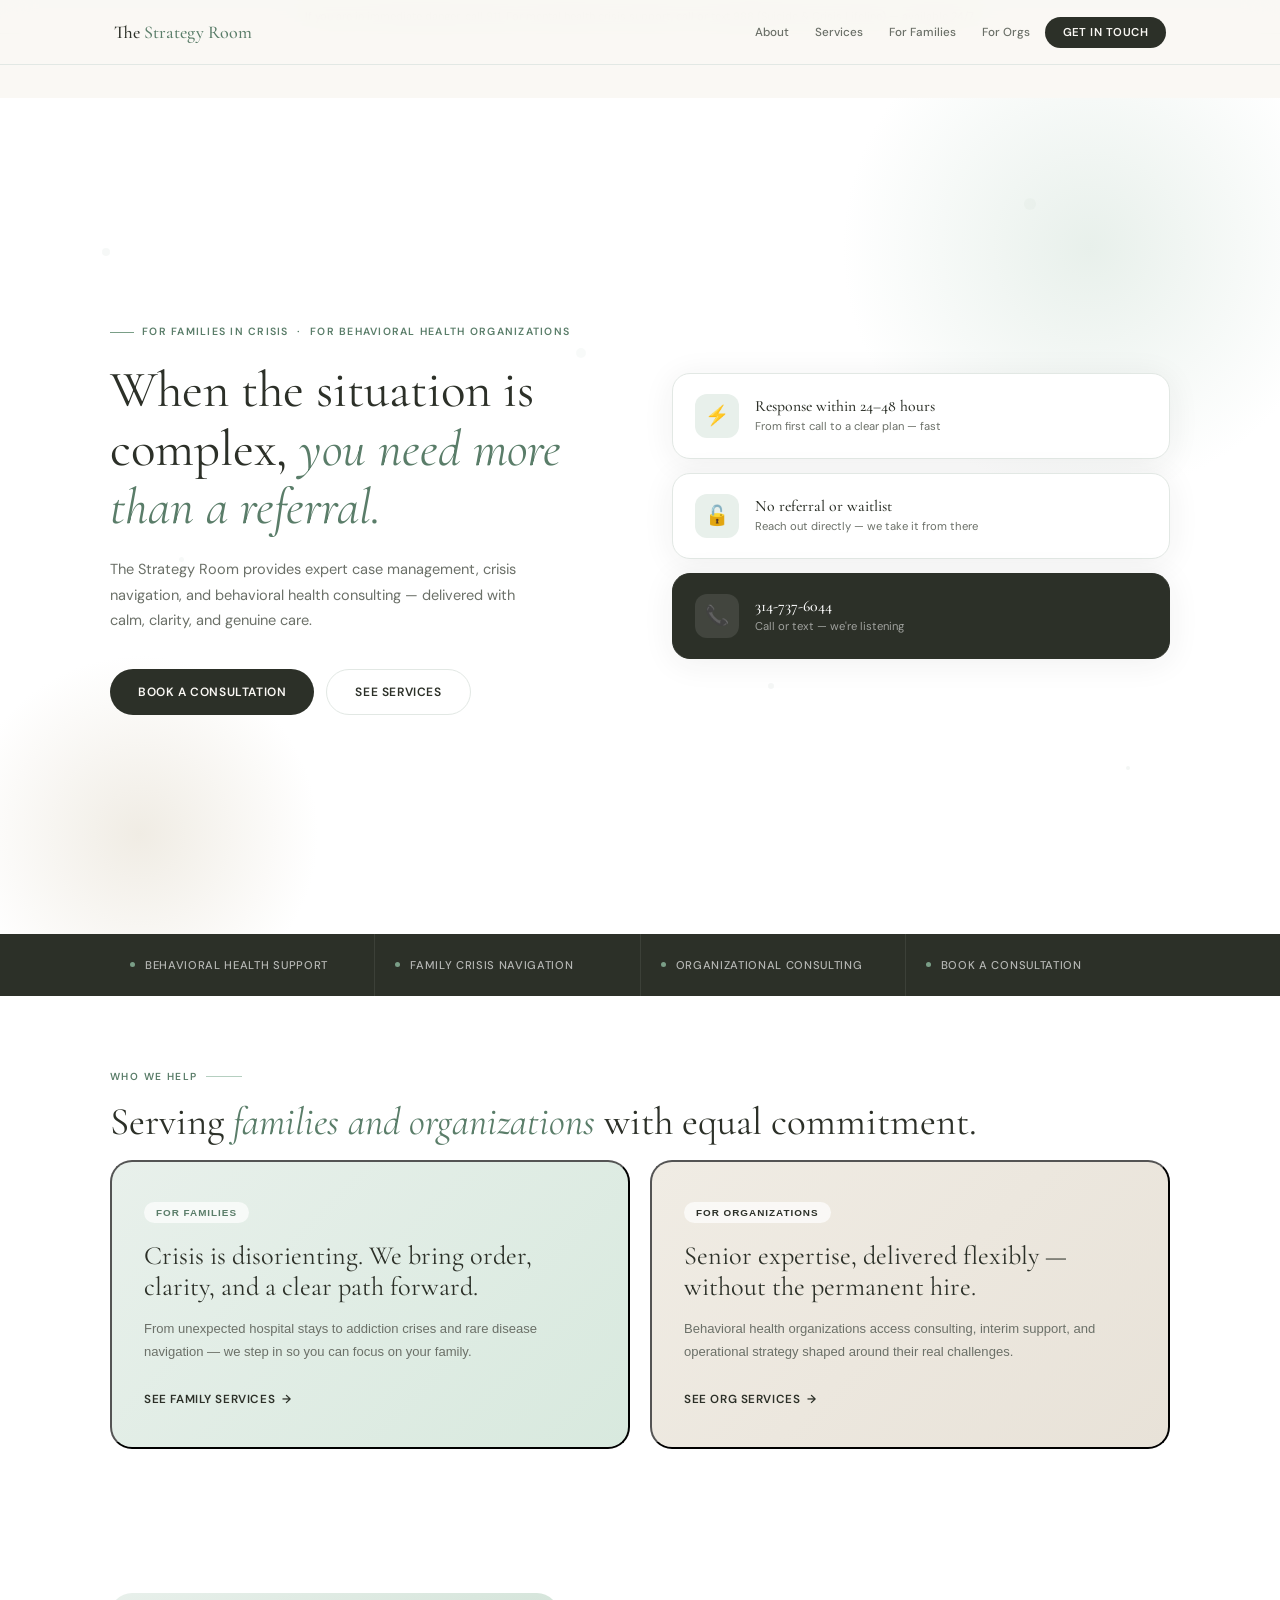
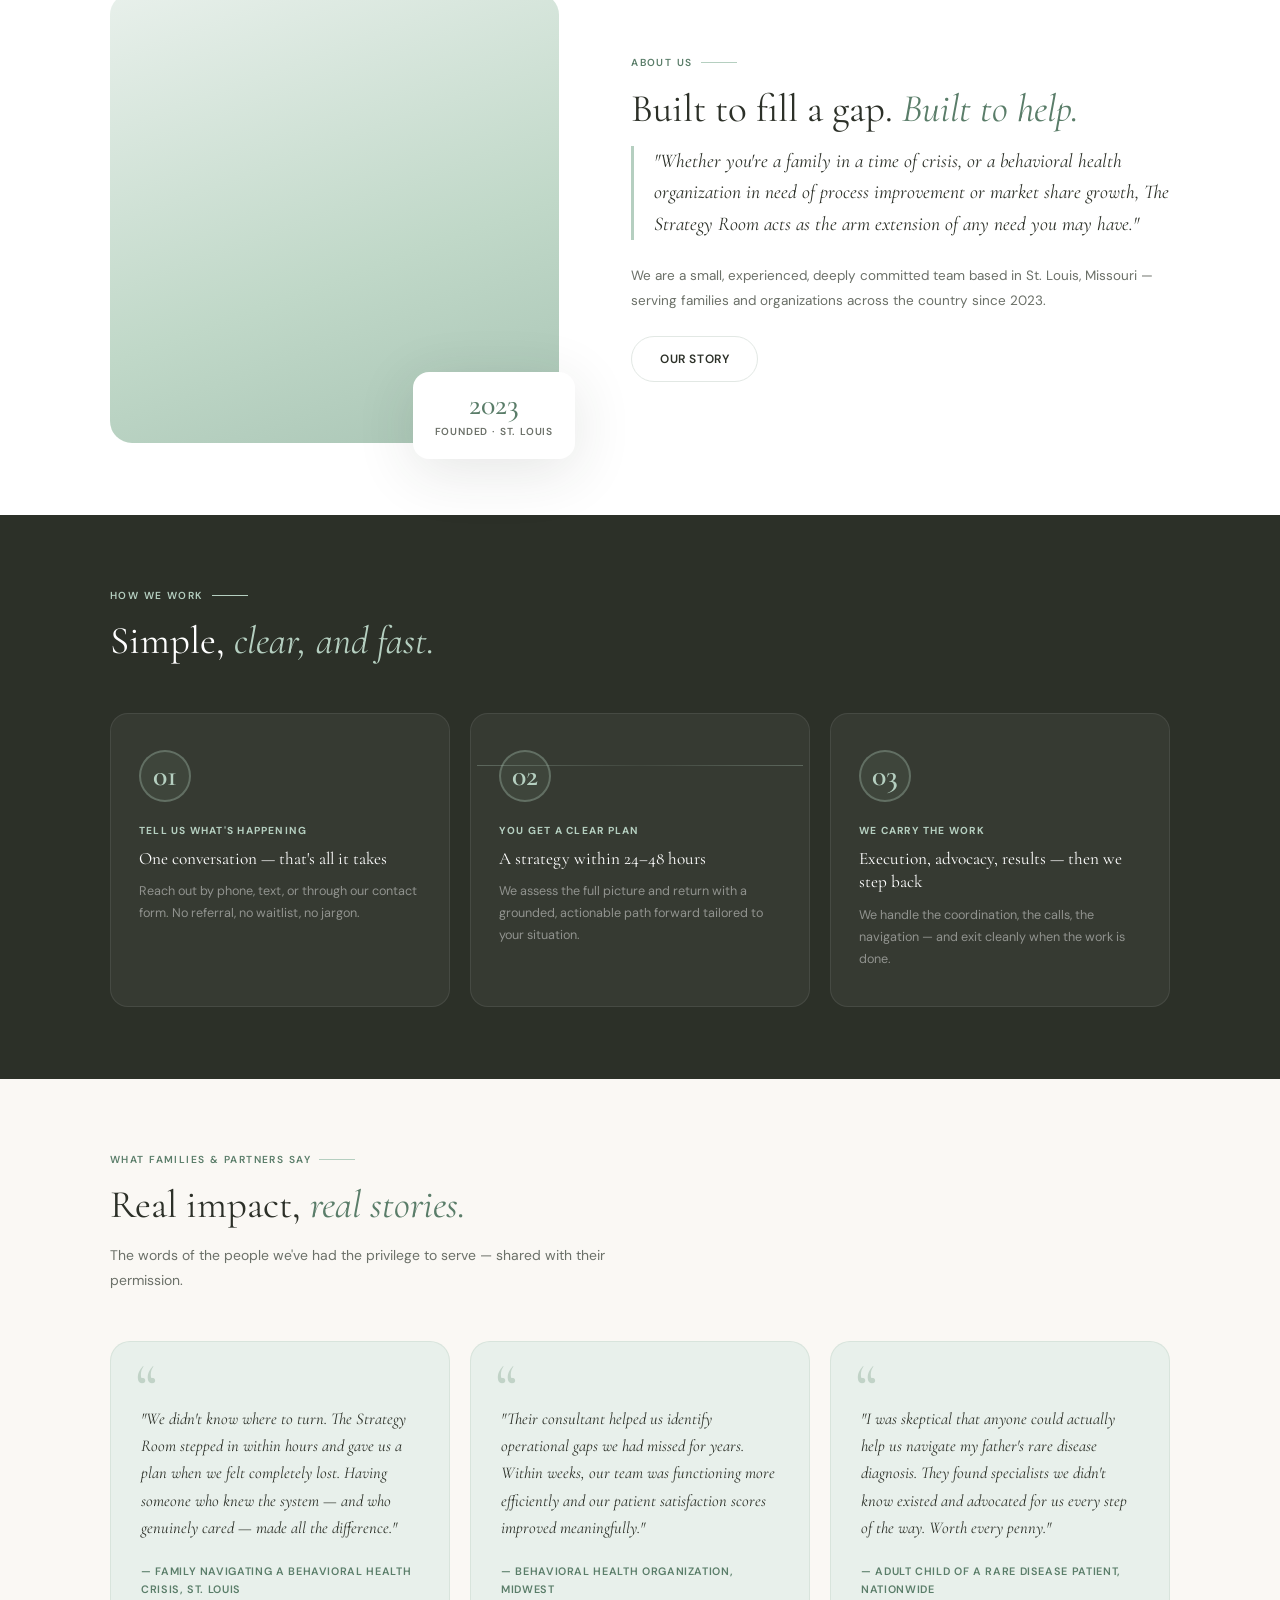
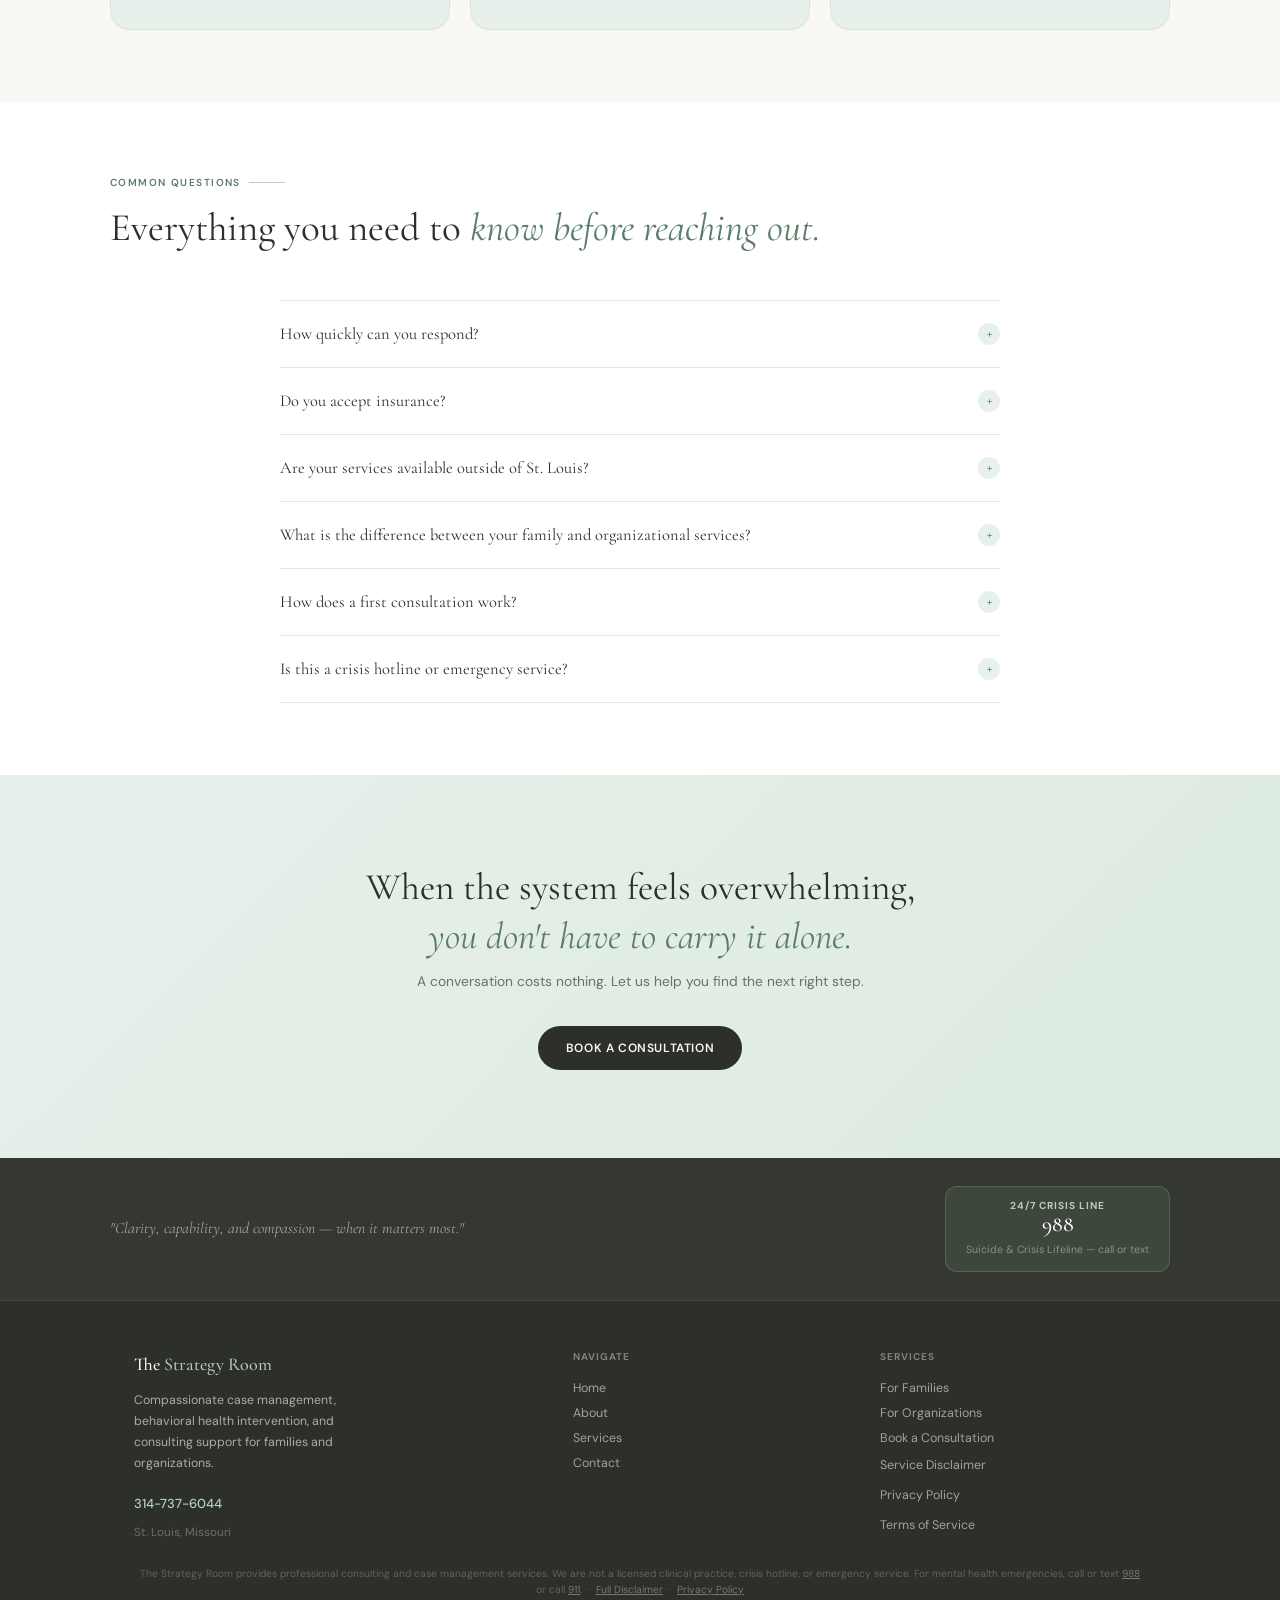
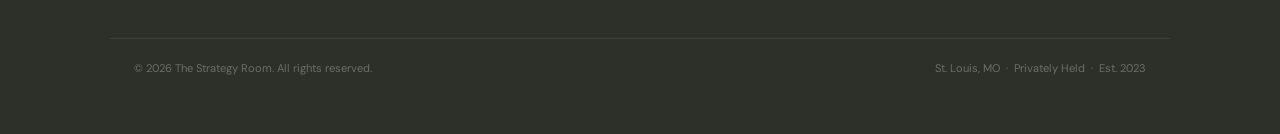
==== commit 981bb212: "feat: improve UI with hamburger nav, form validation, animations, testimonials, and polish https://c" ====
--- a/index.html
+++ b/index.html
@@ -104,13 +104,24 @@
       <button class="logo" onclick="sp('home')" aria-label="The Strategy Room — home">
         The <span>Strategy Room</span>
       </button>
-      <ul class="nl" role="list">
-        <li><button class="nl-item" data-p="about"   onclick="sp('about')"   aria-label="About us">About</button></li>
-        <li><button class="nl-item" data-p="svcs"    onclick="sp('svcs')"    aria-label="Our services">Services</button></li>
-        <li><button class="nl-item" data-p="fam"     onclick="sp('fam')"     aria-label="Services for families">For Families</button></li>
-        <li><button class="nl-item" data-p="org"     onclick="sp('org')"     aria-label="Services for organizations">For Orgs</button></li>
-        <li><button class="nl-item nc" data-p="contact" onclick="sp('contact')" aria-label="Get in touch">Get in Touch</button></li>
+      <ul class="nl" id="nav-list" role="list">
+        <li><button class="nl-item" data-p="about"   onclick="sp('about');closeMenu()"   aria-label="About us">About</button></li>
+        <li><button class="nl-item" data-p="svcs"    onclick="sp('svcs');closeMenu()"    aria-label="Our services">Services</button></li>
+        <li><button class="nl-item" data-p="fam"     onclick="sp('fam');closeMenu()"     aria-label="Services for families">For Families</button></li>
+        <li><button class="nl-item" data-p="org"     onclick="sp('org');closeMenu()"     aria-label="Services for organizations">For Orgs</button></li>
+        <li><button class="nl-item nc" data-p="contact" onclick="sp('contact');closeMenu()" aria-label="Get in touch">Get in Touch</button></li>
       </ul>
+      <button
+        class="hamburger"
+        id="hamburger"
+        aria-label="Toggle navigation menu"
+        aria-expanded="false"
+        aria-controls="nav-list"
+      >
+        <span></span>
+        <span></span>
+        <span></span>
+      </button>
     </div>
   </nav>
 
@@ -124,6 +135,13 @@
 
       <!-- Hero -->
       <section class="hero" aria-label="Introduction">
+        <!-- Floating decorative dots (pure CSS animation) -->
+        <div class="hero-dot" aria-hidden="true"></div>
+        <div class="hero-dot" aria-hidden="true"></div>
+        <div class="hero-dot" aria-hidden="true"></div>
+        <div class="hero-dot" aria-hidden="true"></div>
+        <div class="hero-dot" aria-hidden="true"></div>
+        <div class="hero-dot" aria-hidden="true"></div>
         <div class="hi">
           <div>
             <div class="ey">For Families in Crisis &nbsp;&middot;&nbsp; For Behavioral Health Organizations</div>
@@ -248,6 +266,29 @@
         </div>
       </section>
 
+      <!-- Testimonials -->
+      <section class="tm" aria-labelledby="testimonials-heading">
+        <div class="w">
+          <div class="sl">What families & partners say</div>
+          <h2 id="testimonials-heading" class="st">Real impact, <em>real stories.</em></h2>
+          <p class="ss">The words of the people we've had the privilege to serve — shared with their permission.</p>
+          <div class="tmg">
+            <div class="tmc fu">
+              <p class="tm-quote">"We didn't know where to turn. The Strategy Room stepped in within hours and gave us a plan when we felt completely lost. Having someone who knew the system — and who genuinely cared — made all the difference."</p>
+              <div class="tm-attr">— Family navigating a behavioral health crisis, St. Louis</div>
+            </div>
+            <div class="tmc fu d2">
+              <p class="tm-quote">"Their consultant helped us identify operational gaps we had missed for years. Within weeks, our team was functioning more efficiently and our patient satisfaction scores improved meaningfully."</p>
+              <div class="tm-attr">— Behavioral health organization, Midwest</div>
+            </div>
+            <div class="tmc fu d3">
+              <p class="tm-quote">"I was skeptical that anyone could actually help us navigate my father's rare disease diagnosis. They found specialists we didn't know existed and advocated for us every step of the way. Worth every penny."</p>
+              <div class="tm-attr">— Adult child of a rare disease patient, nationwide</div>
+            </div>
+          </div>
+        </div>
+      </section>
+
       <!-- FAQ Section (Home) -->
       <section class="faq-section" aria-labelledby="faq-heading">
         <div class="w">
@@ -656,7 +697,7 @@
               <input type="hidden" name="_next" value="https://thestrategyroomstl.com/#contact">
 
               <div class="fr">
-                <div class="fg">
+                <div class="fg" id="fg-first-name">
                   <label for="first-name">First name</label>
                   <input
                     type="text"
@@ -666,9 +707,11 @@
                     required
                     autocomplete="given-name"
                     aria-required="true"
+                    aria-describedby="msg-first-name"
                   >
+                  <span class="field-msg" id="msg-first-name" aria-live="polite"></span>
                 </div>
-                <div class="fg">
+                <div class="fg" id="fg-last-name">
                   <label for="last-name">Last name</label>
                   <input
                     type="text"
@@ -678,11 +721,13 @@
                     required
                     autocomplete="family-name"
                     aria-required="true"
+                    aria-describedby="msg-last-name"
                   >
+                  <span class="field-msg" id="msg-last-name" aria-live="polite"></span>
                 </div>
               </div>
 
-              <div class="fg">
+              <div class="fg" id="fg-email">
                 <label for="email">Email address</label>
                 <input
                   type="email"
@@ -692,7 +737,9 @@
                   required
                   autocomplete="email"
                   aria-required="true"
+                  aria-describedby="msg-email"
                 >
+                <span class="field-msg" id="msg-email" aria-live="polite"></span>
               </div>
 
               <div class="fg">
@@ -720,7 +767,7 @@
                 </select>
               </div>
 
-              <div class="fg">
+              <div class="fg" id="fg-message">
                 <label for="message">Tell us what's going on</label>
                 <textarea
                   id="message"
@@ -728,7 +775,9 @@
                   placeholder="Share as much or as little as you'd like. We're here to listen."
                   required
                   aria-required="true"
+                  aria-describedby="msg-message"
                 ></textarea>
+                <span class="field-msg" id="msg-message" aria-live="polite"></span>
               </div>
 
               <p class="form-disclaimer">
@@ -796,6 +845,21 @@
 
   <!-- ── Footer ─────────────────────────────────────────────────────────────── -->
   <footer role="contentinfo">
+    <!-- Footer top band: tagline + crisis hotline -->
+    <div class="footer-top">
+      <div class="footer-top-inner">
+        <div class="footer-tagline">
+          "Clarity, capability, and compassion — when it matters most."
+        </div>
+        <div class="footer-crisis" role="note" aria-label="Crisis resources">
+          <div>
+            <div class="footer-crisis-label">24/7 Crisis Line</div>
+            <a href="tel:988" class="footer-crisis-number" aria-label="Call or text 988, the Suicide and Crisis Lifeline">988</a>
+            <div class="footer-crisis-sub">Suicide &amp; Crisis Lifeline — call or text</div>
+          </div>
+        </div>
+      </div>
+    </div>
     <div class="fo">
       <div>
         <div class="fb">The <span>Strategy Room</span></div>
--- a/css/styles.css
+++ b/css/styles.css
@@ -25,7 +25,7 @@
 
 /* ─── Reset ─────────────────────────────────────────────────────────────────── */
 *, *::before, *::after { box-sizing: border-box; margin: 0; padding: 0; }
-html  { scroll-behavior: smooth; }
+html  { scroll-behavior: smooth; font-size: 15px; }
 body  {
   font-family: var(--fb);
   background:  var(--cream);
@@ -143,6 +143,57 @@
   color:       var(--charcoal);
   background:  var(--sage-pale);
 }
+.nl button.act {
+  position:    relative;
+  color:       var(--sage-deep);
+  font-weight: 600;
+}
+.nl button.act::after {
+  content:    '';
+  position:   absolute;
+  bottom:     -2px;
+  left:       50%;
+  transform:  translateX(-50%);
+  width:      60%;
+  height:     2px;
+  background: var(--sage);
+  border-radius: 2px;
+  animation:  slideIn .25s ease;
+}
+@keyframes slideIn {
+  from { width: 0; opacity: 0; }
+  to   { width: 60%; opacity: 1; }
+}
+
+/* ─── Hamburger Menu ─────────────────────────────────────────────────────────── */
+.hamburger {
+  display:        none;
+  flex-direction: column;
+  justify-content: center;
+  align-items:    center;
+  gap:            5px;
+  background:     none;
+  border:         none;
+  cursor:         pointer;
+  padding:        8px;
+  border-radius:  8px;
+  transition:     background .2s;
+  z-index:        200;
+  aria-label:     "Toggle navigation menu";
+}
+.hamburger:hover { background: var(--sage-pale); }
+.hamburger span {
+  display:    block;
+  width:      22px;
+  height:     2px;
+  background: var(--charcoal);
+  border-radius: 2px;
+  transition: transform .3s ease, opacity .3s ease, width .3s ease;
+  transform-origin: center;
+}
+.hamburger.open span:nth-child(1) { transform: translateY(7px) rotate(45deg); }
+.hamburger.open span:nth-child(2) { opacity: 0; width: 0; }
+.hamburger.open span:nth-child(3) { transform: translateY(-7px) rotate(-45deg); }
 
 /* Nav CTA pill */
 .nc {
@@ -180,12 +231,15 @@
   border:         none;
   cursor:         pointer;
   transition:     all .25s;
+  position:       relative;
+  overflow:       hidden;
 }
 .bp:hover {
   background:     var(--sage-deep);
-  transform:      translateY(-2px);
-  box-shadow:     0 8px 24px rgba(90,125,105,.3);
-}
+  transform:      translateY(-4px);
+  box-shadow:     0 14px 32px rgba(90,125,105,.40);
+}
+.bp:active { transform: translateY(-1px); box-shadow: 0 6px 16px rgba(90,125,105,.25); }
 
 .bs {
   background:     transparent;
@@ -200,12 +254,29 @@
   border:         1.5px solid var(--border);
   cursor:         pointer;
   transition:     all .25s;
+  position:       relative;
+  overflow:       hidden;
 }
 .bs:hover {
   border-color: var(--sage);
   color:        var(--sage-deep);
   background:   var(--sage-pale);
-  transform:    translateY(-2px);
+  transform:    translateY(-4px);
+  box-shadow:   0 10px 24px rgba(122,158,135,.25);
+}
+.bs:active { transform: translateY(-1px); box-shadow: 0 4px 10px rgba(122,158,135,.15); }
+
+/* Ripple effect */
+.btn-ripple {
+  position:      absolute;
+  border-radius: 50%;
+  transform:     scale(0);
+  animation:     ripple .5s linear;
+  background:    rgba(255,255,255,.35);
+  pointer-events: none;
+}
+@keyframes ripple {
+  to { transform: scale(4); opacity: 0; }
 }
 
 /* Inline text button */
@@ -251,6 +322,28 @@
   height:         360px;
   background:     radial-gradient(circle, #f0ece4 0%, transparent 70%);
   pointer-events: none;
+}
+
+/* Floating animated dots inside hero */
+.hero-dot {
+  position:       absolute;
+  border-radius:  50%;
+  background:     var(--sage);
+  opacity:        0;
+  pointer-events: none;
+  animation:      floatDot linear infinite;
+}
+.hero-dot:nth-child(1)  { width:8px; height:8px; top:18%; left:8%;   opacity:.07; animation-duration:9s;  animation-delay:0s; }
+.hero-dot:nth-child(2)  { width:5px; height:5px; top:55%; left:14%;  opacity:.06; animation-duration:12s; animation-delay:2s; }
+.hero-dot:nth-child(3)  { width:10px;height:10px;top:30%; left:45%;  opacity:.05; animation-duration:15s; animation-delay:1s; }
+.hero-dot:nth-child(4)  { width:6px; height:6px; top:70%; left:60%;  opacity:.08; animation-duration:10s; animation-delay:3s; }
+.hero-dot:nth-child(5)  { width:12px;height:12px;top:12%; left:80%;  opacity:.04; animation-duration:18s; animation-delay:0.5s; }
+.hero-dot:nth-child(6)  { width:4px; height:4px; top:80%; left:88%;  opacity:.09; animation-duration:11s; animation-delay:4s; }
+@keyframes floatDot {
+  0%   { transform: translateY(0)      scale(1);   opacity: .05; }
+  40%  { transform: translateY(-18px)  scale(1.15); opacity: .1;  }
+  70%  { transform: translateY(-8px)   scale(.9);  opacity: .07; }
+  100% { transform: translateY(0)      scale(1);   opacity: .05; }
 }
 
 .hi {
@@ -534,17 +627,36 @@
   position:      relative;
   overflow:      hidden;
 }
+/* Top border that expands on hover */
 .sc2::before {
-  content:   '';
-  position:  absolute;
-  bottom:    0; left: 0; right: 0;
-  height:    3px;
+  content:    '';
+  position:   absolute;
+  top:        0; left: 0; right: 0;
+  height:     3px;
   background: linear-gradient(90deg, var(--sage-light), var(--sage-deep));
-  transform: scaleX(0);
-  transition: transform .3s;
+  transform:  scaleX(0);
+  transform-origin: left;
+  transition: transform .35s ease;
+  border-radius: 18px 18px 0 0;
+}
+/* Bottom accent kept as subtle always-on stripe */
+.sc2::after {
+  content:    '';
+  position:   absolute;
+  bottom:     0; left: 0; right: 0;
+  height:     2px;
+  background: linear-gradient(90deg, var(--sage-light), var(--sage-deep));
+  opacity:    0;
+  transition: opacity .35s ease;
 }
 .sc2:hover::before { transform: scaleX(1); }
-.sc2:hover         { box-shadow: var(--sh); transform: translateY(-3px); }
+.sc2:hover::after  { opacity: .35; }
+.sc2:hover         {
+  box-shadow:  var(--shl);
+  transform:   translateY(-4px);
+  background:  linear-gradient(180deg, rgba(232,240,235,.4) 0%, #fff 100%);
+  border-color: var(--sage-light);
+}
 .sc2 .si           { font-size: 1.4rem; margin-bottom: 14px; display: block; }
 .sc2 h4            { font-family: var(--fd); font-size: 1.15rem; font-weight: 500; color: var(--charcoal); margin-bottom: 8px; }
 .sc2 p             { font-size: .83rem; color: var(--muted); line-height: 1.7; }
@@ -590,24 +702,43 @@
   grid-template-columns: repeat(3, 1fr);
   gap:                  20px;
   margin-top:           48px;
+  position:             relative;
+}
+/* Connecting line between steps (desktop) */
+.hwg::before {
+  content:    '';
+  position:   absolute;
+  top:        52px;
+  left:       calc(33.33% + 14px);
+  right:      calc(33.33% + 14px);
+  height:     1px;
+  background: linear-gradient(90deg, var(--sage-light) 0%, rgba(181,207,192,.3) 50%, var(--sage-light) 100%);
+  opacity:    .3;
+  pointer-events: none;
 }
 .hwi {
   background:    rgba(255,255,255,.05);
   border-radius: 18px;
   padding:       36px 28px;
   border:        1px solid rgba(255,255,255,.08);
-  transition:    background .3s;
-}
-.hwi:hover  { background: rgba(122,158,135,.15); }
+  transition:    background .3s, transform .3s;
+}
+.hwi:hover  { background: rgba(122,158,135,.15); transform: translateY(-3px); }
 .hwn {
-  font-family:   var(--fd);
-  font-size:     2.6rem;
-  font-weight:   300;
-  color:         var(--sage-light);
-  opacity:       .35;
-  display:       block;
-  margin-bottom: 14px;
-  line-height:   1;
+  font-family:      var(--fd);
+  font-size:        2rem;
+  font-weight:      600;
+  color:            var(--sage-light);
+  display:          inline-flex;
+  align-items:      center;
+  justify-content:  center;
+  width:            52px;
+  height:           52px;
+  border-radius:    50%;
+  border:           2px solid rgba(181,207,192,.3);
+  margin-bottom:    20px;
+  line-height:      1;
+  background:       rgba(122,158,135,.12);
 }
 .hwt { font-size: .68rem; font-weight: 700; letter-spacing: .12em; text-transform: uppercase; color: var(--sage-light); margin-bottom: 8px; }
 .hwh { font-family: var(--fd); font-size: 1.15rem; font-weight: 400; color: #fff; margin-bottom: 10px; line-height: 1.35; }
@@ -679,6 +810,54 @@
 .dll { font-size: .66rem; font-weight: 700; letter-spacing: .12em; text-transform: uppercase; color: var(--sage-deep); margin-bottom: 5px; }
 .dlv { font-size: .95rem; color: var(--charcoal); font-weight: 500; }
 
+/* ─── Testimonials Section ───────────────────────────────────────────────────── */
+.tm {
+  background:  var(--cream);
+}
+.tmg {
+  display:              grid;
+  grid-template-columns: repeat(3, 1fr);
+  gap:                  20px;
+  margin-top:           48px;
+}
+.tmc {
+  background:    var(--sage-pale);
+  border-radius: 20px;
+  padding:       36px 30px 30px;
+  position:      relative;
+  border:        1px solid rgba(122,158,135,.15);
+  transition:    transform .3s, box-shadow .3s;
+}
+.tmc:hover { transform: translateY(-4px); box-shadow: var(--shl); }
+.tmc::before {
+  content:     '\201C';
+  position:    absolute;
+  top:         12px;
+  left:        24px;
+  font-family: var(--fd);
+  font-size:   4.5rem;
+  line-height: 1;
+  color:       var(--sage);
+  opacity:     .35;
+  pointer-events: none;
+}
+.tm-quote {
+  font-family:   var(--fd);
+  font-size:     1.1rem;
+  font-style:    italic;
+  color:         var(--charcoal);
+  line-height:   1.65;
+  margin-bottom: 20px;
+  padding-top:   28px;
+}
+.tm-attr {
+  font-size:      .72rem;
+  font-weight:    600;
+  letter-spacing: .06em;
+  text-transform: uppercase;
+  color:          var(--sage-deep);
+}
+
 /* ─── Service Detail Cards ───────────────────────────────────────────────────── */
 .sch { display: flex; align-items: center; gap: 16px; margin-bottom: 36px; padding-bottom: 20px; border-bottom: 1px solid var(--border); }
 .cb2 { background: var(--charcoal); color: #fff; font-size: .66rem; font-weight: 700; letter-spacing: .1em; text-transform: uppercase; padding: 7px 16px; border-radius: 18px; }
@@ -864,6 +1043,40 @@
   background:   #fff;
 }
 .fg textarea { resize: vertical; min-height: 110px; }
+
+/* ─── Inline Form Validation States ──────────────────────────────────────────── */
+.fg.valid input, .fg.valid select, .fg.valid textarea {
+  border-color: #4ade80;
+  background:   #f0fdf4;
+}
+.fg.invalid input, .fg.invalid select, .fg.invalid textarea {
+  border-color: #f87171;
+  background:   #fff5f5;
+}
+.fg .field-msg {
+  font-size:   .73rem;
+  margin-top:  5px;
+  display:     none;
+  line-height: 1.4;
+}
+.fg.valid .field-msg {
+  display: flex;
+  align-items: center;
+  gap: 4px;
+  color: #15803d;
+}
+.fg.invalid .field-msg {
+  display: flex;
+  align-items: center;
+  gap: 4px;
+  color: #dc2626;
+}
+.fg .field-msg::before {
+  font-size: .85rem;
+  flex-shrink: 0;
+}
+.fg.valid .field-msg::before   { content: '✓'; }
+.fg.invalid .field-msg::before { content: '✕'; }
 
 /* Form disclaimer text */
 .form-disclaimer {
@@ -979,10 +1192,70 @@
 }
 
 /* ─── Footer ─────────────────────────────────────────────────────────────────── */
-footer { background: var(--charcoal); padding: 56px 24px; color: rgba(255,255,255,.6); }
+footer { background: var(--charcoal); padding: 0 0 56px; color: rgba(255,255,255,.6); }
+
+/* Footer top band */
+.footer-top {
+  background:   rgba(255,255,255,.04);
+  border-bottom: 1px solid rgba(255,255,255,.07);
+  padding:      28px 24px;
+  text-align:   center;
+}
+.footer-top-inner {
+  max-width:       1060px;
+  margin:          0 auto;
+  display:         flex;
+  align-items:     center;
+  justify-content: space-between;
+  flex-wrap:       wrap;
+  gap:             16px;
+}
+.footer-tagline {
+  font-family:  var(--fd);
+  font-size:    1.05rem;
+  font-style:   italic;
+  color:        rgba(255,255,255,.55);
+  line-height:  1.5;
+  text-align:   left;
+}
+.footer-crisis {
+  display:        flex;
+  align-items:    center;
+  gap:            12px;
+  background:     rgba(122,158,135,.15);
+  border:         1px solid rgba(181,207,192,.2);
+  border-radius:  12px;
+  padding:        12px 20px;
+  flex-shrink:    0;
+}
+.footer-crisis-label {
+  font-size:      .67rem;
+  font-weight:    700;
+  letter-spacing: .1em;
+  text-transform: uppercase;
+  color:          var(--sage-light);
+  line-height:    1.3;
+  margin-bottom:  2px;
+}
+.footer-crisis-number {
+  font-family: var(--fd);
+  font-size:   1.45rem;
+  font-weight: 500;
+  color:       #fff;
+  text-decoration: none;
+  line-height: 1;
+}
+.footer-crisis-number:hover { color: var(--sage-light); }
+.footer-crisis-sub {
+  font-size:  .7rem;
+  color:      rgba(255,255,255,.4);
+  margin-top: 2px;
+}
+
 .fo {
   max-width:            1060px;
   margin:               0 auto;
+  padding:              48px 24px 0;
   display:              grid;
   grid-template-columns: 1.5fr 1fr 1fr;
   gap:                  40px;
@@ -1013,7 +1286,7 @@
 .fbot {
   max-width:       1060px;
   margin:          40px auto 0;
-  padding-top:     20px;
+  padding:         20px 24px 0;
   border-top:      1px solid rgba(255,255,255,.08);
   display:         flex;
   justify-content: space-between;
@@ -1027,6 +1300,7 @@
 .footer-disclaimer {
   max-width:   1060px;
   margin:      20px auto 0;
+  padding:     0 24px;
   font-size:   .68rem;
   color:       rgba(255,255,255,.25);
   line-height: 1.6;
@@ -1050,7 +1324,9 @@
   .sg            { grid-template-columns: 1fr 1fr; }
   .wyg           { grid-template-columns: 1fr 1fr; }
   .hwg           { grid-template-columns: 1fr; }
-  .fo            { grid-template-columns: 1fr; }
+  .hwg::before   { display: none; }
+  .tmg           { grid-template-columns: 1fr; }
+  .fo            { grid-template-columns: 1fr; padding: 32px 24px 0; }
   .ti            { flex-direction: column; }
   .t-i           { border-right: none; border-bottom: 1px solid rgba(255,255,255,.08); }
   .hv            { height: 220px; }
@@ -1058,12 +1334,53 @@
   .fr            { grid-template-columns: 1fr; }
   .db            { grid-template-columns: 1fr; }
   .fbot          { flex-direction: column; gap: 6px; }
-  .nl            { gap: 2px; }
-  .nl a, .nl button { font-size: .72rem; padding: 5px 8px; }
+  .footer-top-inner { flex-direction: column; text-align: center; }
+  .footer-tagline   { text-align: center; }
+
+  /* Hamburger nav: hide nav list, show hamburger button */
+  .hamburger { display: flex; }
+  .nl {
+    display:         none;
+    position:        absolute;
+    top:             100%;
+    left:            0;
+    right:           0;
+    background:      rgba(250,248,244,.98);
+    backdrop-filter: blur(16px);
+    border-bottom:   1px solid var(--border);
+    box-shadow:      0 8px 24px rgba(44,48,40,.1);
+    flex-direction:  column;
+    gap:             0;
+    padding:         8px 16px 16px;
+    list-style:      none;
+    z-index:         150;
+  }
+  .nl.open {
+    display:   flex;
+    animation: menuSlide .22s ease;
+  }
+  @keyframes menuSlide {
+    from { opacity: 0; transform: translateY(-6px); }
+    to   { opacity: 1; transform: translateY(0); }
+  }
+  .nl li        { width: 100%; }
+  .nl a, .nl button, .nl-item {
+    display:       block;
+    width:         100%;
+    text-align:    left;
+    padding:       12px 14px !important;
+    font-size:     .9rem !important;
+    border-radius: 10px;
+  }
+  .nl-item.nc {
+    margin-top:  8px;
+    text-align:  center !important;
+  }
 }
 @media (max-width: 560px) {
   .sg  { grid-template-columns: 1fr; }
   .wyg { grid-template-columns: 1fr; }
+  .tmg { grid-template-columns: 1fr; }
   section { padding: 56px 20px; }
   .cfw { padding: 28px 20px; }
 }
